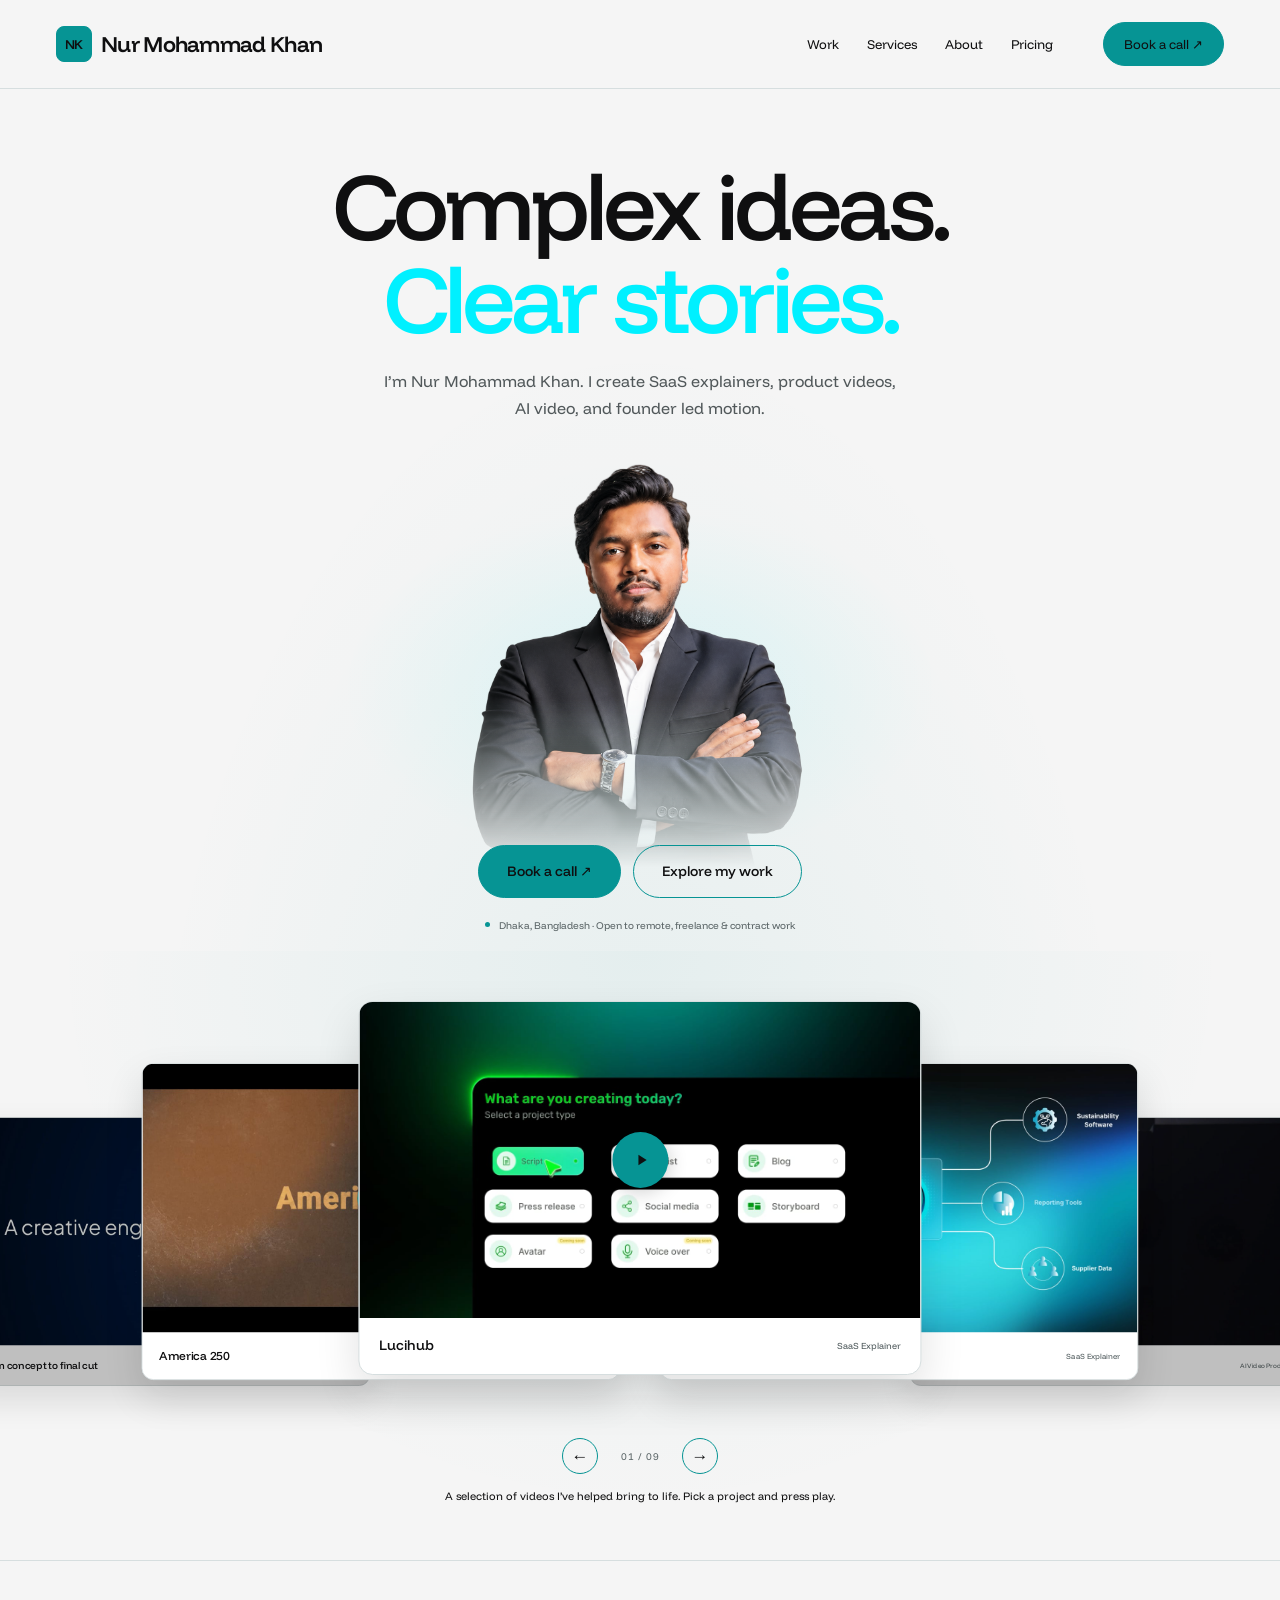
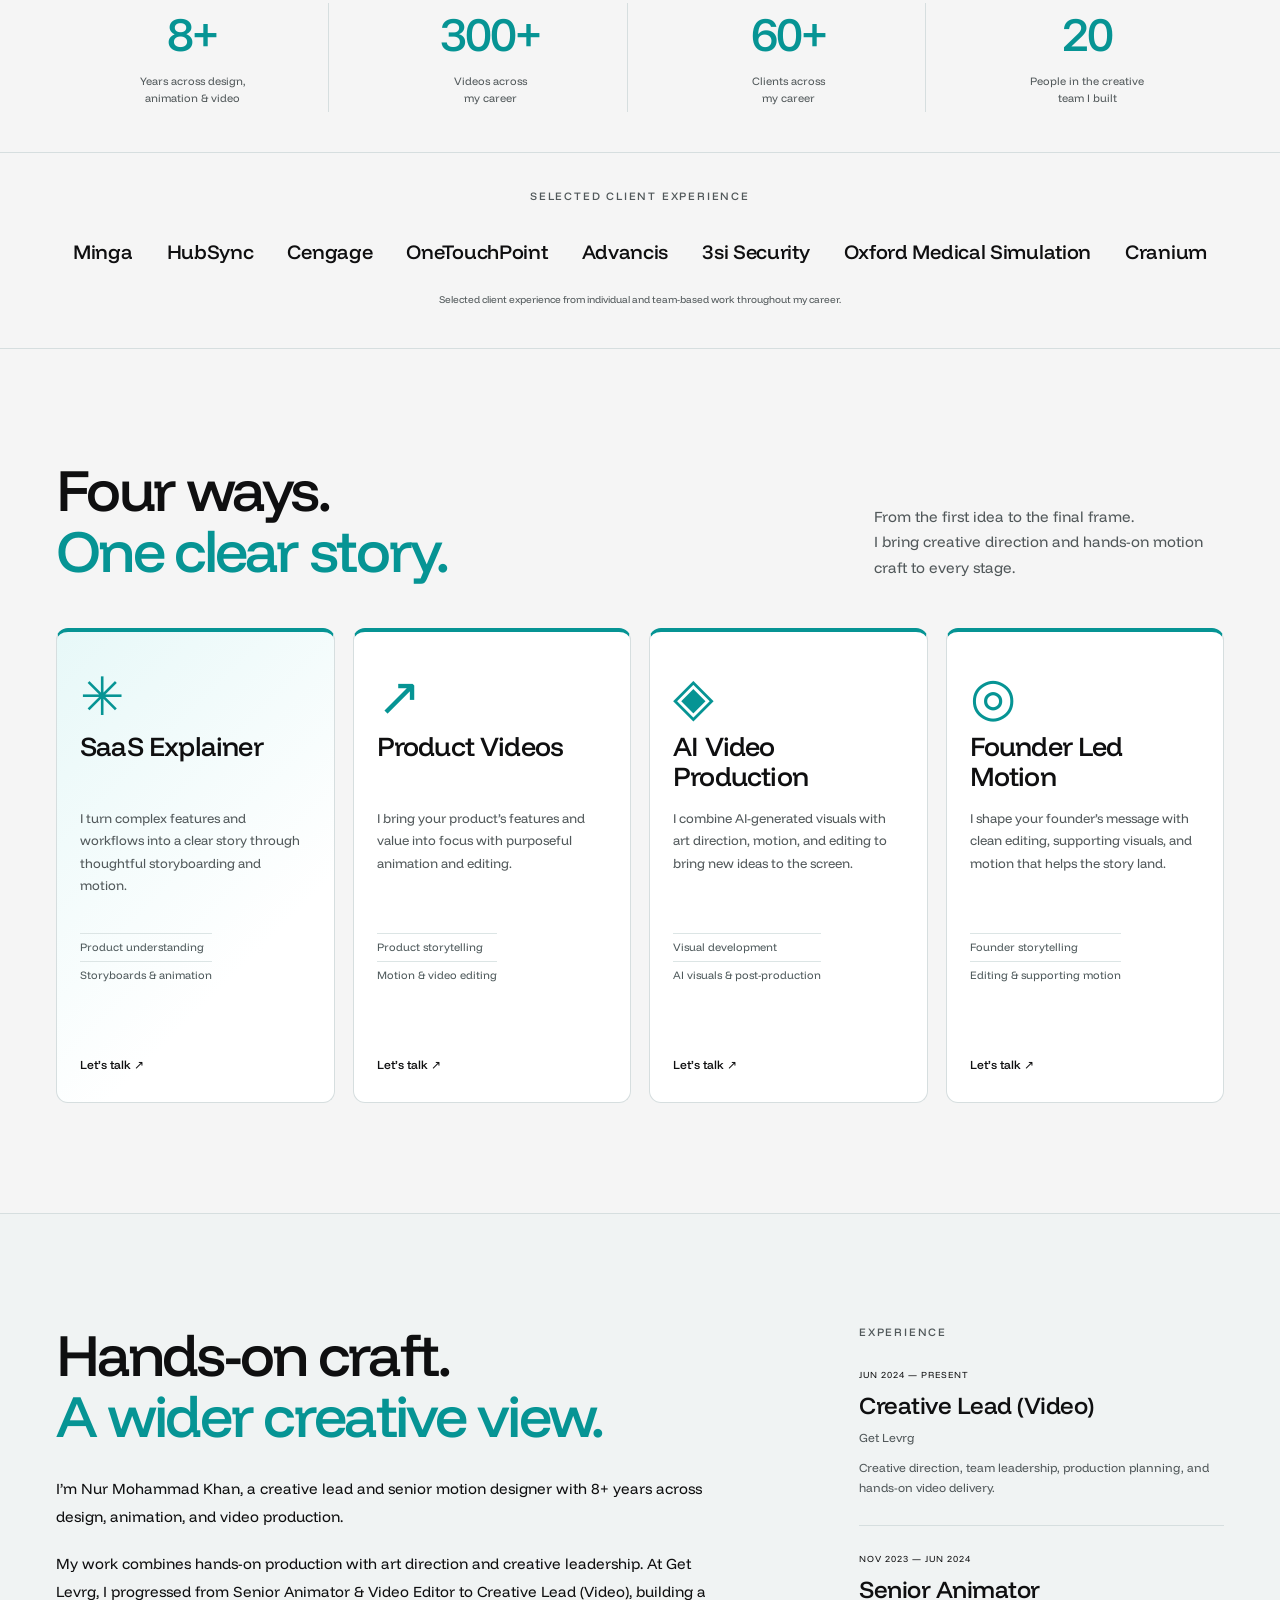
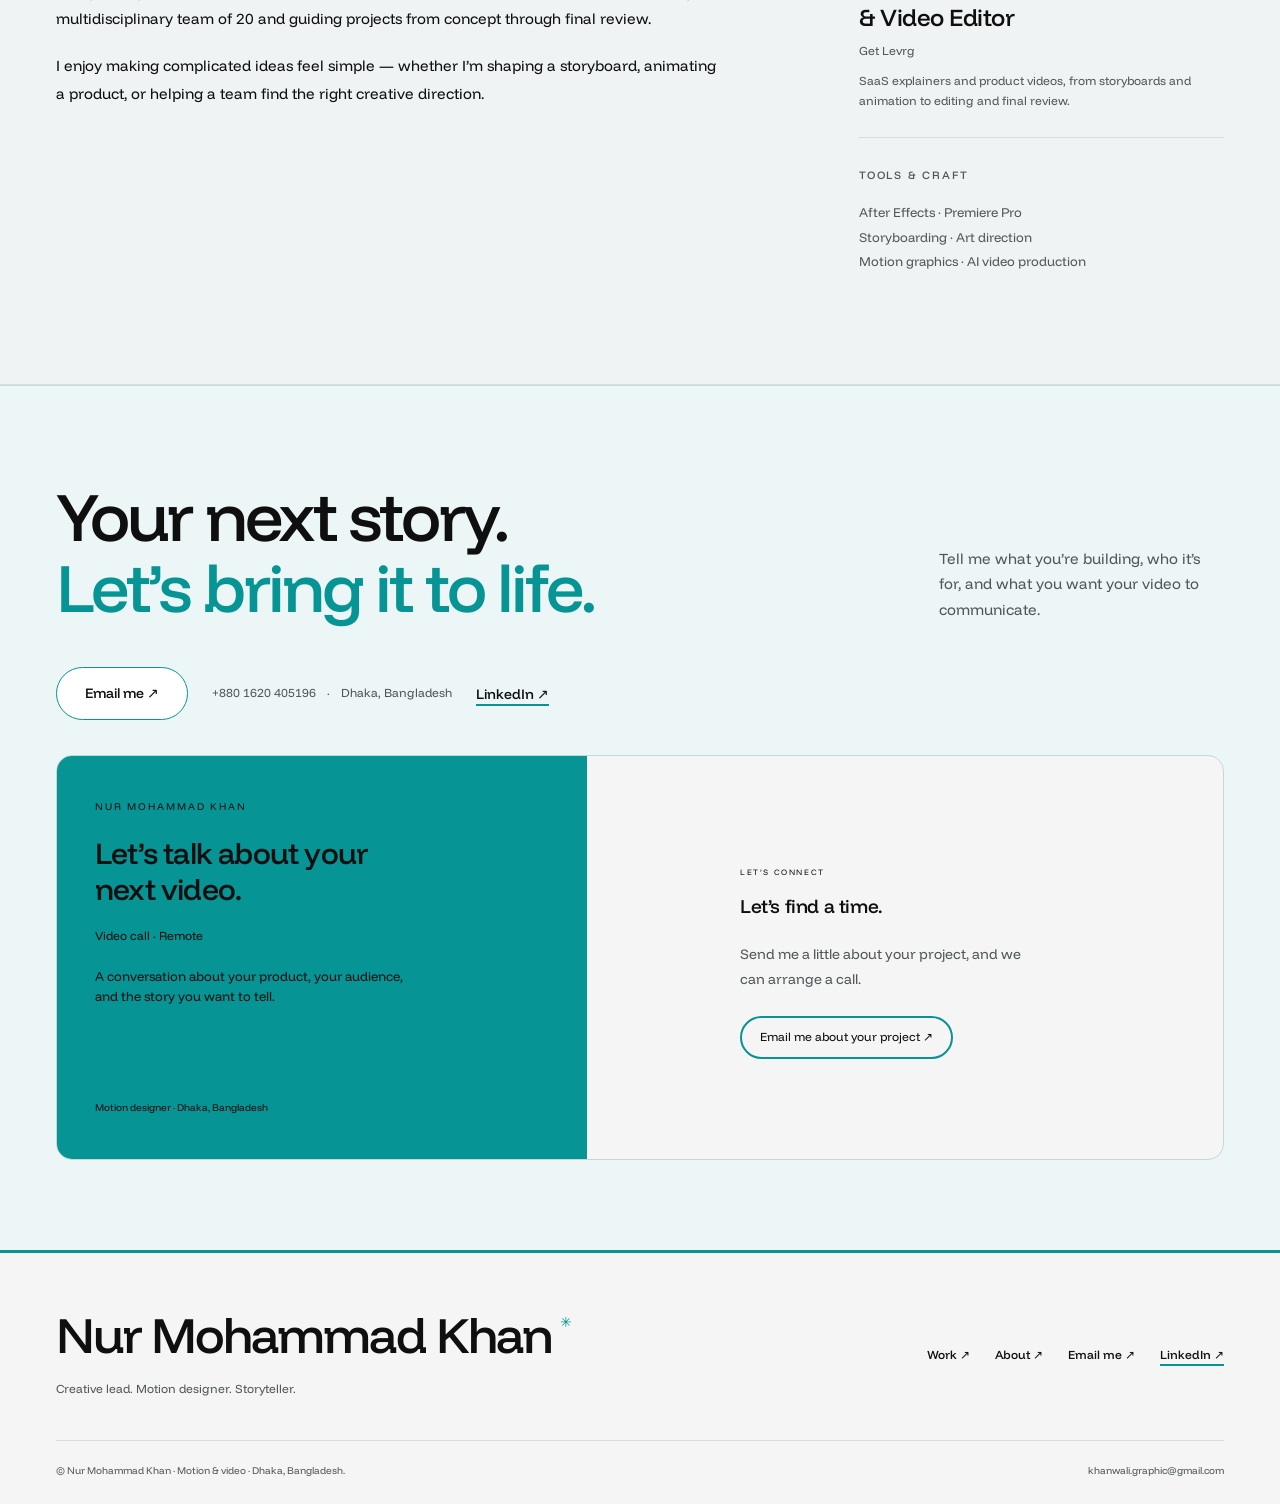
==== index.html @ c4664fed "Add files via upload" ====
<!doctype html><html lang="en"><head><meta charset="utf-8"><meta name="viewport" content="width=device-width, initial-scale=1"><meta name="description" content="Nur Mohammad Khan — creative lead, motion designer and video producer."><title>Nur Mohammad Khan | Motion Designer &amp; Video Producer</title><link rel="icon" href="assets/favicon.svg"><link rel="stylesheet" href="assets/styles.css"><meta name="theme-color" content="#F5F5F5"><script src="assets/config.js" defer></script><script src="assets/script.js" defer></script></head><body><a class="gd-skip" href="#main-content">Skip to content</a><main id="main-content" class="elementor"><div class="e-con e-con-full elementor-element gd-page gd-personal gd-home"><div class="elementor-element elementor-widget elementor-widget-nmk-nav "><div class="elementor-widget-container"><nav class="gd-nav" data-nmk-nav aria-label="Main navigation"><div class="gd-nav-inner"><a class="gd-brand" href="index.html" aria-label="Nur Mohammad Khan home"><span class="gd-brand-monogram">NK</span><span>Nur Mohammad Khan</span></a><button class="gd-menu-toggle" type="button" aria-expanded="false" aria-controls="gd-menu-preview" aria-label="Open navigation"><span></span><span></span><span></span></button><div class="gd-nav-links" id="gd-menu-preview"><a href="portfolio.html">Work</a><a href="index.html#services">Services</a><a href="index.html#about">About</a><a href="pricing.html">Pricing</a><a class="gd-nav-cta" href="#contact">Book a call ↗</a></div></div></nav></div></div><section class="e-con e-con-full elementor-element gd-hero"><div class="elementor-element elementor-widget elementor-widget-heading gd-hero-title"><div class="elementor-widget-container"><h1 class="elementor-heading-title">Complex ideas.<br><span>Clear stories.</span></h1></div></div><div class="elementor-element elementor-widget elementor-widget-text-editor gd-hero-copy"><div class="elementor-widget-container"><p>I’m Nur Mohammad Khan. I create SaaS explainers, product videos,<br>AI video, and founder led motion.</p></div></div><div class="elementor-element elementor-widget elementor-widget-nmk-portrait "><div class="elementor-widget-container"><figure class="gd-hero-portrait"><img src="assets/nur-khan-portrait.png" alt="Nur Mohammad Khan, creative lead and senior motion designer" width="1254" height="1254" fetchpriority="high"></figure></div></div><div class="e-con e-con-full elementor-element gd-row gd-hero-actions"><div class="elementor-element elementor-widget elementor-widget-button gd-btn"><div class="elementor-widget-container"><div class="elementor-button-wrapper"><a class="elementor-button" href="#contact"><span class="elementor-button-content-wrapper"><span class="elementor-button-text">Book a call ↗</span></span></a></div></div></div><div class="elementor-element elementor-widget elementor-widget-button gd-btn gd-btn-outline"><div class="elementor-widget-container"><div class="elementor-button-wrapper"><a class="elementor-button" href="portfolio.html"><span class="elementor-button-content-wrapper"><span class="elementor-button-text">Explore my work</span></span></a></div></div></div></div><div class="elementor-element elementor-widget elementor-widget-text-editor gd-hero-note"><div class="elementor-widget-container"><p><span class="gd-status-dot"></span> Dhaka, Bangladesh · Open to remote, freelance & contract work</p></div></div></section><div id="showreel" class="e-con e-con-full elementor-element gd-showreel"><div class="elementor-element elementor-widget elementor-widget-nmk-showreel "><div class="elementor-widget-container"><section class="gd-reel" data-nmk-reel role="region" aria-roledescription="carousel" aria-label="Project showreel" tabindex="0"><div class="gd-reel-stage"><button type="button" class="gd-reel-card gd-tone-violet" data-offset="0" data-reel-index="0" data-video="https://vimeo.com/1237512254" data-project="" data-title="Lucihub" data-image="assets/vimeo-1237512254.jpg" data-concept="false" aria-label="Play Lucihub" tabindex="0"><span class="gd-reel-art"><img src="assets/vimeo-1237512254.jpg" alt="" width="1280" height="720"><span class="gd-play" aria-hidden="true"><svg width="18" height="18" viewbox="0 0 24 24" fill="currentColor"><path d="M8 5v14l11-7z"></path></svg></span></span><span class="gd-reel-meta"><span class="gd-reel-title">Lucihub</span><span class="gd-reel-category">SaaS Explainer</span></span></button><button type="button" class="gd-reel-card gd-tone-lime" data-offset="1" data-reel-index="1" data-video="https://vimeo.com/1237513781" data-project="" data-title="YuzeData" data-image="assets/vimeo-1237513781.jpg" data-concept="false" aria-label="Play YuzeData" tabindex="-1"><span class="gd-reel-art"><img src="assets/vimeo-1237513781.jpg" alt="" width="1280" height="720"><span class="gd-play" aria-hidden="true"><svg width="18" height="18" viewbox="0 0 24 24" fill="currentColor"><path d="M8 5v14l11-7z"></path></svg></span></span><span class="gd-reel-meta"><span class="gd-reel-title">YuzeData</span><span class="gd-reel-category">SaaS Explainer</span></span></button><button type="button" class="gd-reel-card gd-tone-blue" data-offset="2" data-reel-index="2" data-video="https://vimeo.com/1237522282" data-project="" data-title="Cranium" data-image="assets/vimeo-1237522282.jpg" data-concept="false" aria-label="Play Cranium" tabindex="-1"><span class="gd-reel-art"><img src="assets/vimeo-1237522282.jpg" alt="" width="1280" height="720"><span class="gd-play" aria-hidden="true"><svg width="18" height="18" viewbox="0 0 24 24" fill="currentColor"><path d="M8 5v14l11-7z"></path></svg></span></span><span class="gd-reel-meta"><span class="gd-reel-title">Cranium</span><span class="gd-reel-category">AI Video Production</span></span></button><button type="button" class="gd-reel-card gd-tone-peach" data-offset="3" data-reel-index="3" data-video="https://vimeo.com/1237522283" data-project="" data-title="One Touch Point" data-image="assets/vimeo-1237522283.jpg" data-concept="false" aria-label="Play One Touch Point" tabindex="-1"><span class="gd-reel-art"><img src="assets/vimeo-1237522283.jpg" alt="" width="1280" height="720"><span class="gd-play" aria-hidden="true"><svg width="18" height="18" viewbox="0 0 24 24" fill="currentColor"><path d="M8 5v14l11-7z"></path></svg></span></span><span class="gd-reel-meta"><span class="gd-reel-title">One Touch Point</span><span class="gd-reel-category">AI Video Production</span></span></button><button type="button" class="gd-reel-card gd-tone-ink" data-offset="4" data-reel-index="4" data-video="https://vimeo.com/1237508364" data-project="" data-title="TestAssure" data-image="assets/vimeo-1237508364.jpg" data-concept="false" aria-label="Play TestAssure" tabindex="-1"><span class="gd-reel-art"><img src="assets/vimeo-1237508364.jpg" alt="" width="1280" height="720"><span class="gd-play" aria-hidden="true"><svg width="18" height="18" viewbox="0 0 24 24" fill="currentColor"><path d="M8 5v14l11-7z"></path></svg></span></span><span class="gd-reel-meta"><span class="gd-reel-title">TestAssure</span><span class="gd-reel-category">Product Videos</span></span></button><button type="button" class="gd-reel-card gd-tone-violet" data-offset="-4" data-reel-index="5" data-video="https://vimeo.com/1237507808" data-project="" data-title="AAT3D" data-image="assets/vimeo-1237507808.jpg" data-concept="false" aria-label="Play AAT3D" tabindex="-1"><span class="gd-reel-art"><img src="assets/vimeo-1237507808.jpg" alt="" width="1280" height="720"><span class="gd-play" aria-hidden="true"><svg width="18" height="18" viewbox="0 0 24 24" fill="currentColor"><path d="M8 5v14l11-7z"></path></svg></span></span><span class="gd-reel-meta"><span class="gd-reel-title">AAT3D</span><span class="gd-reel-category">Product Videos</span></span></button><button type="button" class="gd-reel-card gd-tone-lime" data-offset="-3" data-reel-index="6" data-video="https://vimeo.com/1237507000" data-project="" data-title="HubSync" data-image="assets/vimeo-1237507000.jpg" data-concept="false" aria-label="Play HubSync" tabindex="-1"><span class="gd-reel-art"><img src="assets/vimeo-1237507000.jpg" alt="" width="1280" height="720"><span class="gd-play" aria-hidden="true"><svg width="18" height="18" viewbox="0 0 24 24" fill="currentColor"><path d="M8 5v14l11-7z"></path></svg></span></span><span class="gd-reel-meta"><span class="gd-reel-title">HubSync</span><span class="gd-reel-category">Product Videos</span></span></button><button type="button" class="gd-reel-card gd-tone-blue" data-offset="-2" data-reel-index="7" data-video="https://vimeo.com/1237506149" data-project="" data-title="From concept to final cut" data-image="assets/vimeo-1237506149.jpg" data-concept="false" aria-label="Play From concept to final cut" tabindex="-1"><span class="gd-reel-art"><img src="assets/vimeo-1237506149.jpg" alt="" width="1280" height="720"><span class="gd-play" aria-hidden="true"><svg width="18" height="18" viewbox="0 0 24 24" fill="currentColor"><path d="M8 5v14l11-7z"></path></svg></span></span><span class="gd-reel-meta"><span class="gd-reel-title">From concept to final cut</span><span class="gd-reel-category">Product Videos</span></span></button><button type="button" class="gd-reel-card gd-tone-peach" data-offset="-1" data-reel-index="8" data-video="https://vimeo.com/1237522281" data-project="" data-title="America 250" data-image="assets/vimeo-1237522281.jpg" data-concept="false" aria-label="Play America 250" tabindex="-1"><span class="gd-reel-art"><img src="assets/vimeo-1237522281.jpg" alt="" width="1280" height="720"><span class="gd-play" aria-hidden="true"><svg width="18" height="18" viewbox="0 0 24 24" fill="currentColor"><path d="M8 5v14l11-7z"></path></svg></span></span><span class="gd-reel-meta"><span class="gd-reel-title">America 250</span><span class="gd-reel-category">AI Video Production</span></span></button></div><div class="gd-reel-controls"><button class="gd-arrow" data-reel-prev type="button" aria-label="Previous project">←</button><span class="gd-reel-counter" aria-live="polite">01 / 09</span><button class="gd-arrow" data-reel-next type="button" aria-label="Next project">→</button></div><p class="gd-reel-caption">A selection of videos I’ve helped bring to life. Pick a project and press play.</p></section></div></div></div><section class="e-con e-con-full elementor-element gd-career-stats"><div class="e-con e-con-full elementor-element gd-shell gd-stats-grid"><div class="e-con e-con-full elementor-element gd-stat"><div class="elementor-element elementor-widget elementor-widget-heading gd-stat-value"><div class="elementor-widget-container"><p class="elementor-heading-title">8+</p></div></div><div class="elementor-element elementor-widget elementor-widget-text-editor gd-small"><div class="elementor-widget-container"><p>Years across design,<br>animation & video</p></div></div></div><div class="e-con e-con-full elementor-element gd-stat"><div class="elementor-element elementor-widget elementor-widget-heading gd-stat-value"><div class="elementor-widget-container"><p class="elementor-heading-title">300+</p></div></div><div class="elementor-element elementor-widget elementor-widget-text-editor gd-small"><div class="elementor-widget-container"><p>Videos across<br>my career</p></div></div></div><div class="e-con e-con-full elementor-element gd-stat"><div class="elementor-element elementor-widget elementor-widget-heading gd-stat-value"><div class="elementor-widget-container"><p class="elementor-heading-title">60+</p></div></div><div class="elementor-element elementor-widget elementor-widget-text-editor gd-small"><div class="elementor-widget-container"><p>Clients across<br>my career</p></div></div></div><div class="e-con e-con-full elementor-element gd-stat"><div class="elementor-element elementor-widget elementor-widget-heading gd-stat-value"><div class="elementor-widget-container"><p class="elementor-heading-title">20</p></div></div><div class="elementor-element elementor-widget elementor-widget-text-editor gd-small"><div class="elementor-widget-container"><p>People in the creative<br>team I built</p></div></div></div></div></section><section class="e-con e-con-full elementor-element gd-clients"><div class="e-con e-con-full elementor-element gd-shell"><div class="elementor-element elementor-widget elementor-widget-heading gd-eyebrow gd-center"><div class="elementor-widget-container"><p class="elementor-heading-title">SELECTED CLIENT EXPERIENCE</p></div></div><div class="e-con e-con-full elementor-element gd-client-names"><div class="elementor-element elementor-widget elementor-widget-heading gd-client-name"><div class="elementor-widget-container"><span class="elementor-heading-title">Minga</span></div></div><div class="elementor-element elementor-widget elementor-widget-heading gd-client-name"><div class="elementor-widget-container"><span class="elementor-heading-title">HubSync</span></div></div><div class="elementor-element elementor-widget elementor-widget-heading gd-client-name"><div class="elementor-widget-container"><span class="elementor-heading-title">Cengage</span></div></div><div class="elementor-element elementor-widget elementor-widget-heading gd-client-name"><div class="elementor-widget-container"><span class="elementor-heading-title">OneTouchPoint</span></div></div><div class="elementor-element elementor-widget elementor-widget-heading gd-client-name"><div class="elementor-widget-container"><span class="elementor-heading-title">Advancis</span></div></div><div class="elementor-element elementor-widget elementor-widget-heading gd-client-name"><div class="elementor-widget-container"><span class="elementor-heading-title">3si Security</span></div></div><div class="elementor-element elementor-widget elementor-widget-heading gd-client-name"><div class="elementor-widget-container"><span class="elementor-heading-title">Oxford Medical Simulation</span></div></div><div class="elementor-element elementor-widget elementor-widget-heading gd-client-name"><div class="elementor-widget-container"><span class="elementor-heading-title">Cranium</span></div></div></div><div class="elementor-element elementor-widget elementor-widget-text-editor gd-note gd-center"><div class="elementor-widget-container"><p>Selected client experience from individual and team-based work throughout my career.</p></div></div></div></section><section id="services" class="e-con e-con-full elementor-element gd-section gd-services"><div class="e-con e-con-full elementor-element gd-shell"><div class="e-con e-con-full elementor-element gd-row gd-section-heading"><div class="elementor-element elementor-widget elementor-widget-heading gd-h2"><div class="elementor-widget-container"><h2 class="elementor-heading-title">Four ways.<br><span>One clear story.</span></h2></div></div><div class="elementor-element elementor-widget elementor-widget-text-editor gd-section-description"><div class="elementor-widget-container"><p>From the first idea to the final frame.<br>I bring creative direction and hands-on motion craft to every stage.</p></div></div></div><div class="e-con e-con-full elementor-element gd-row gd-services-grid"><div class="e-con e-con-full elementor-element gd-service gd-service-violet"><div class="elementor-element elementor-widget elementor-widget-heading gd-service-symbol gd-symbol-violet"><div class="elementor-widget-container"><span class="elementor-heading-title">✳</span></div></div><div class="elementor-element elementor-widget elementor-widget-heading gd-h3"><div class="elementor-widget-container"><h3 class="elementor-heading-title">SaaS Explainer</h3></div></div><div class="elementor-element elementor-widget elementor-widget-text-editor gd-service-description"><div class="elementor-widget-container"><p>I turn complex features and workflows into a clear story through thoughtful storyboarding and motion.</p></div></div><div class="elementor-element elementor-widget elementor-widget-text-editor gd-service-list"><div class="elementor-widget-container"><ul><li>Product understanding</li><li>Storyboards &amp; animation</li></ul></div></div><div class="elementor-element elementor-widget elementor-widget-button gd-text-link"><div class="elementor-widget-container"><div class="elementor-button-wrapper"><a class="elementor-button" href="#contact"><span class="elementor-button-content-wrapper"><span class="elementor-button-text">Let’s talk ↗</span></span></a></div></div></div></div><div class="e-con e-con-full elementor-element gd-service gd-service-lime"><div class="elementor-element elementor-widget elementor-widget-heading gd-service-symbol gd-symbol-lime"><div class="elementor-widget-container"><span class="elementor-heading-title">↗</span></div></div><div class="elementor-element elementor-widget elementor-widget-heading gd-h3"><div class="elementor-widget-container"><h3 class="elementor-heading-title">Product Videos</h3></div></div><div class="elementor-element elementor-widget elementor-widget-text-editor gd-service-description"><div class="elementor-widget-container"><p>I bring your product’s features and value into focus with purposeful animation and editing.</p></div></div><div class="elementor-element elementor-widget elementor-widget-text-editor gd-service-list"><div class="elementor-widget-container"><ul><li>Product storytelling</li><li>Motion &amp; video editing</li></ul></div></div><div class="elementor-element elementor-widget elementor-widget-button gd-text-link"><div class="elementor-widget-container"><div class="elementor-button-wrapper"><a class="elementor-button" href="#contact"><span class="elementor-button-content-wrapper"><span class="elementor-button-text">Let’s talk ↗</span></span></a></div></div></div></div><div class="e-con e-con-full elementor-element gd-service gd-service-blue"><div class="elementor-element elementor-widget elementor-widget-heading gd-service-symbol gd-symbol-blue"><div class="elementor-widget-container"><span class="elementor-heading-title">◈</span></div></div><div class="elementor-element elementor-widget elementor-widget-heading gd-h3"><div class="elementor-widget-container"><h3 class="elementor-heading-title">AI Video Production</h3></div></div><div class="elementor-element elementor-widget elementor-widget-text-editor gd-service-description"><div class="elementor-widget-container"><p>I combine AI-generated visuals with art direction, motion, and editing to bring new ideas to the screen.</p></div></div><div class="elementor-element elementor-widget elementor-widget-text-editor gd-service-list"><div class="elementor-widget-container"><ul><li>Visual development</li><li>AI visuals &amp; post-production</li></ul></div></div><div class="elementor-element elementor-widget elementor-widget-button gd-text-link"><div class="elementor-widget-container"><div class="elementor-button-wrapper"><a class="elementor-button" href="#contact"><span class="elementor-button-content-wrapper"><span class="elementor-button-text">Let’s talk ↗</span></span></a></div></div></div></div><div class="e-con e-con-full elementor-element gd-service gd-service-peach"><div class="elementor-element elementor-widget elementor-widget-heading gd-service-symbol gd-symbol-peach"><div class="elementor-widget-container"><span class="elementor-heading-title">◎</span></div></div><div class="elementor-element elementor-widget elementor-widget-heading gd-h3"><div class="elementor-widget-container"><h3 class="elementor-heading-title">Founder Led Motion</h3></div></div><div class="elementor-element elementor-widget elementor-widget-text-editor gd-service-description"><div class="elementor-widget-container"><p>I shape your founder’s message with clean editing, supporting visuals, and motion that helps the story land.</p></div></div><div class="elementor-element elementor-widget elementor-widget-text-editor gd-service-list"><div class="elementor-widget-container"><ul><li>Founder storytelling</li><li>Editing &amp; supporting motion</li></ul></div></div><div class="elementor-element elementor-widget elementor-widget-button gd-text-link"><div class="elementor-widget-container"><div class="elementor-button-wrapper"><a class="elementor-button" href="#contact"><span class="elementor-button-content-wrapper"><span class="elementor-button-text">Let’s talk ↗</span></span></a></div></div></div></div></div></div></section><section id="about" class="e-con e-con-full elementor-element gd-section gd-about"><div class="e-con e-con-full elementor-element gd-shell gd-row gd-about-grid"><div class="e-con e-con-full elementor-element gd-about-intro"><div class="elementor-element elementor-widget elementor-widget-heading gd-h2"><div class="elementor-widget-container"><h2 class="elementor-heading-title">Hands-on craft.<br><span>A wider creative view.</span></h2></div></div><div class="elementor-element elementor-widget elementor-widget-text-editor gd-about-copy"><div class="elementor-widget-container"><p>I’m Nur Mohammad Khan, a creative lead and senior motion designer with 8+ years across design, animation, and video production.</p><p>My work combines hands-on production with art direction and creative leadership. At Get Levrg, I progressed from Senior Animator & Video Editor to Creative Lead (Video), building a multidisciplinary team of 20 and guiding projects from concept through final review.</p><p>I enjoy making complicated ideas feel simple — whether I’m shaping a storyboard, animating a product, or helping a team find the right creative direction.</p></div></div></div><div class="e-con e-con-full elementor-element gd-about-experience"><div class="elementor-element elementor-widget elementor-widget-heading gd-eyebrow "><div class="elementor-widget-container"><p class="elementor-heading-title">EXPERIENCE</p></div></div><div class="e-con e-con-full elementor-element gd-timeline-item"><div class="elementor-element elementor-widget elementor-widget-text-editor gd-timeline-date"><div class="elementor-widget-container"><p>JUN 2024 — PRESENT</p></div></div><div class="elementor-element elementor-widget elementor-widget-heading gd-timeline-title"><div class="elementor-widget-container"><h3 class="elementor-heading-title">Creative Lead (Video)</h3></div></div><div class="elementor-element elementor-widget elementor-widget-text-editor gd-small"><div class="elementor-widget-container"><p>Get Levrg</p></div></div><div class="elementor-element elementor-widget elementor-widget-text-editor gd-small"><div class="elementor-widget-container"><p>Creative direction, team leadership, production planning, and hands-on video delivery.</p></div></div></div><div class="e-con e-con-full elementor-element gd-timeline-item"><div class="elementor-element elementor-widget elementor-widget-text-editor gd-timeline-date"><div class="elementor-widget-container"><p>NOV 2023 — JUN 2024</p></div></div><div class="elementor-element elementor-widget elementor-widget-heading gd-timeline-title"><div class="elementor-widget-container"><h3 class="elementor-heading-title">Senior Animator<br>& Video Editor</h3></div></div><div class="elementor-element elementor-widget elementor-widget-text-editor gd-small"><div class="elementor-widget-container"><p>Get Levrg</p></div></div><div class="elementor-element elementor-widget elementor-widget-text-editor gd-small"><div class="elementor-widget-container"><p>SaaS explainers and product videos, from storyboards and animation to editing and final review.</p></div></div></div><div class="elementor-element elementor-widget elementor-widget-heading gd-eyebrow "><div class="elementor-widget-container"><p class="elementor-heading-title">TOOLS & CRAFT</p></div></div><div class="elementor-element elementor-widget elementor-widget-text-editor gd-tools"><div class="elementor-widget-container"><p>After Effects · Premiere Pro<br>Storyboarding · Art direction<br>Motion graphics · AI video production</p></div></div></div></div></section><section class="e-con e-con-full elementor-element gd-section gd-testimonials" hidden><div class="e-con e-con-full elementor-element gd-shell"><div class="elementor-element elementor-widget elementor-widget-heading gd-eyebrow "><div class="elementor-widget-container"><p class="elementor-heading-title">(03 — CLIENT PERSPECTIVES)</p></div></div><div class="e-con e-con-full elementor-element gd-row gd-section-heading"><div class="elementor-element elementor-widget elementor-widget-heading gd-h2"><div class="elementor-widget-container"><h2 class="elementor-heading-title">Good work.<br><span>Better connections.</span></h2></div></div><div class="elementor-element elementor-widget elementor-widget-text-editor gd-section-description"><p>Perspectives from the people behind the projects.</p></div></div><div class="e-con e-con-full elementor-element gd-row gd-quotes"></div></div></section><section id="contact" class="e-con e-con-full elementor-element gd-contact gd-section"><div class="e-con e-con-full elementor-element gd-shell"><div class="e-con e-con-full elementor-element gd-row gd-contact-intro"><div class="elementor-element elementor-widget elementor-widget-heading gd-contact-title"><div class="elementor-widget-container"><h2 class="elementor-heading-title">Your next story.<br><span>Let’s bring it to life.</span></h2></div></div><div class="elementor-element elementor-widget elementor-widget-text-editor gd-contact-copy"><div class="elementor-widget-container"><p>Tell me what you’re building, who it’s for, and what you want your video to communicate.</p></div></div></div><div class="e-con e-con-full elementor-element gd-row gd-contact-links"><div class="elementor-element elementor-widget elementor-widget-button gd-btn gd-btn-light"><div class="elementor-widget-container"><div class="elementor-button-wrapper"><a class="elementor-button" href="mailto:khanwali.graphic@gmail.com"><span class="elementor-button-content-wrapper"><span class="elementor-button-text">Email me ↗</span></span></a></div></div></div><div class="elementor-element elementor-widget elementor-widget-text-editor gd-small"><div class="elementor-widget-container"><p><a href="tel:+8801620405196">+880 1620 405196</a><span class="gd-contact-separator"> · </span>Dhaka, Bangladesh</p></div></div><div class="elementor-element elementor-widget elementor-widget-button gd-text-link gd-contact-linkedin"><div class="elementor-widget-container"><div class="elementor-button-wrapper"><a class="elementor-button" href="https://www.linkedin.com/in/khanwali97" target="_blank" rel="noopener noreferrer"><span class="elementor-button-content-wrapper"><span class="elementor-button-text">LinkedIn ↗</span></span></a></div></div></div></div><div class="elementor-element elementor-widget elementor-widget-nmk-booking "><div class="elementor-widget-container"><div class="gd-booking"><div class="gd-booking-info"><span class="gd-booking-label">NUR MOHAMMAD KHAN</span><h3>Let’s talk about your next video.</h3><p class="gd-booking-duration">Video call · Remote</p><p>A conversation about your product, your audience, and the story you want to tell.</p><span class="gd-booking-detail">Motion designer · Dhaka, Bangladesh</span></div><div class="gd-booking-calendar"><div class="gd-calendar-placeholder gd-contact-fallback"><span class="gd-calendar-eyebrow">LET’S CONNECT</span><h4>Let’s find a time.</h4><p>Send me a little about your project, and we can arrange a call.</p><a class="gd-booking-external" href="mailto:khanwali.graphic@gmail.com">Email me about your project ↗</a></div></div></div></div></div></div></section><footer class="e-con e-con-full elementor-element gd-footer"><div class="e-con e-con-full elementor-element gd-shell gd-row gd-footer-top"><div class="e-con e-con-full elementor-element gd-footer-brand"><div class="elementor-element elementor-widget elementor-widget-heading gd-footer-word"><div class="elementor-widget-container"><p class="elementor-heading-title">Nur Mohammad Khan<span class="gd-dot">✳</span></p></div></div><div class="elementor-element elementor-widget elementor-widget-text-editor gd-small"><div class="elementor-widget-container"><p>Creative lead. Motion designer. Storyteller.</p></div></div></div><div class="e-con e-con-full elementor-element gd-footer-links"><div class="elementor-element elementor-widget elementor-widget-button gd-text-link"><div class="elementor-widget-container"><div class="elementor-button-wrapper"><a class="elementor-button" href="portfolio.html"><span class="elementor-button-content-wrapper"><span class="elementor-button-text">Work ↗</span></span></a></div></div></div><div class="elementor-element elementor-widget elementor-widget-button gd-text-link"><div class="elementor-widget-container"><div class="elementor-button-wrapper"><a class="elementor-button" href="index.html#about"><span class="elementor-button-content-wrapper"><span class="elementor-button-text">About ↗</span></span></a></div></div></div><div class="elementor-element elementor-widget elementor-widget-button gd-text-link"><div class="elementor-widget-container"><div class="elementor-button-wrapper"><a class="elementor-button" href="mailto:khanwali.graphic@gmail.com"><span class="elementor-button-content-wrapper"><span class="elementor-button-text">Email me ↗</span></span></a></div></div></div><div class="elementor-element elementor-widget elementor-widget-button gd-text-link gd-contact-linkedin"><div class="elementor-widget-container"><div class="elementor-button-wrapper"><a class="elementor-button" href="https://www.linkedin.com/in/khanwali97" target="_blank" rel="noopener noreferrer"><span class="elementor-button-content-wrapper"><span class="elementor-button-text">LinkedIn ↗</span></span></a></div></div></div></div></div><div class="e-con e-con-full elementor-element gd-shell gd-row gd-footer-bottom"><div class="elementor-element elementor-widget elementor-widget-text-editor gd-small"><div class="elementor-widget-container"><p>© Nur Mohammad Khan · Motion & video · Dhaka, Bangladesh.</p></div></div><div class="elementor-element elementor-widget elementor-widget-text-editor gd-small"><div class="elementor-widget-container"><p><a href="mailto:khanwali.graphic@gmail.com">khanwali.graphic@gmail.com</a></p></div></div></div></footer></div></main></body></html>
---- assets/styles.css ----
@font-face{font-family:'Funnel Display';src:url('FunnelDisplay.ttf') format('truetype');font-weight:300 800;font-style:normal;font-display:swap}
:root{--gd-bg:#0b0b0f;--gd-panel:#15151b;--gd-line:#2a2932;--gd-text:#f4f2ef;--gd-muted:#a7a3b2;--gd-purple:#a18aff;--gd-lime:#d9ff6c;--gd-accent:#7551f6}
html{scroll-behavior:smooth;scroll-padding-top:30px}
.gd-page,.gd-modal{font-family:'Funnel Display',Arial,sans-serif;color:var(--gd-text);font-size:17px;line-height:1.55;-webkit-font-smoothing:antialiased}
.gd-page.e-con{width:100%;max-width:none;padding:0;gap:0;background:var(--gd-bg);overflow:clip;--gap:0px;--widgets-spacing:0px;--container-widget-width:100%}
.gd-page *,.gd-modal *{box-sizing:border-box}
.gd-page a{color:inherit;text-decoration:none}.gd-page button,.gd-modal button{font:inherit;cursor:pointer}.gd-page button:focus-visible,.gd-page a:focus-visible,.gd-modal button:focus-visible{outline:2px solid var(--gd-lime);outline-offset:6px}
.gd-page img{max-width:100%;display:block}.gd-page p,.gd-page h1,.gd-page h2,.gd-page h3,.gd-page h4{color:inherit}.gd-page .elementor-widget{margin:0;min-width:0}.gd-page .elementor-widget-container{height:auto}.gd-page .e-con{gap:0}
.gd-page .gd-shell{width:calc(100% - 112px);max-width:1224px;margin-left:auto;margin-right:auto;align-self:center;flex-shrink:0}
.gd-page .gd-section{padding:110px 0;width:100%}.gd-page .gd-row{flex-direction:row;align-items:center}.gd-page .gd-row>.e-con{flex:1;min-width:0;width:auto}
.gd-eyebrow .elementor-heading-title,.gd-eyebrow{font-size:11px;letter-spacing:1.8px;font-weight:500;line-height:1.6;text-transform:uppercase;color:var(--gd-muted)}
.gd-h2 .elementor-heading-title{font-size:clamp(38px,4.6vw,64px);font-weight:500;line-height:1.03;letter-spacing:-2.7px}.gd-h2 span{color:var(--gd-muted)}
.gd-h3 .elementor-heading-title{font-size:34px;line-height:1.1;font-weight:500;letter-spacing:-1.2px}
.gd-copy{font-size:18px;color:var(--gd-muted)}.gd-small{font-size:13px;color:var(--gd-muted)}.gd-note{font-size:12px;line-height:1.6;color:var(--gd-muted)}.gd-center{text-align:center}
.gd-page .gd-btn .elementor-button{background:var(--gd-accent);color:#fff;font-size:14px;font-weight:500;letter-spacing:0;border:1px solid transparent;border-radius:100px;padding:17px 28px;line-height:1.2;transition:background .2s,transform .2s}
.gd-page .gd-btn .elementor-button:hover{background:#8a68ff;transform:translateY(-2px)}.gd-page .gd-btn-outline .elementor-button{background:transparent;border-color:#49454f;color:var(--gd-text)}.gd-page .gd-btn-outline .elementor-button:hover{background:#292632;border-color:#a18aff}.gd-page .gd-btn-light .elementor-button{background:#f4f2ef;color:#14101d}.gd-page .gd-btn-light .elementor-button:hover{background:#d9ff6c}
.gd-page .gd-text-link .elementor-button{background:transparent;color:var(--gd-text);padding:0;border-radius:0;font-size:14px;font-weight:500;line-height:1.6;text-align:left;border:0}.gd-page .gd-text-link .elementor-button:hover{color:var(--gd-lime)}
.gd-nav{border-bottom:1px solid #ffffff0e;background:#0b0b0f}.gd-nav-inner{display:flex;align-items:center;justify-content:space-between;max-width:1336px;padding:22px 56px;margin:auto;gap:36px}.gd-brand{display:flex;align-items:center;gap:9px;flex-shrink:0}.gd-brand img{border-radius:7px;width:36px;height:36px}.gd-brand span{font-size:29px;font-weight:600;letter-spacing:-1.5px;line-height:1}.gd-nav-links{display:flex;align-items:center;gap:36px;font-size:13px}.gd-nav-links>a:hover{color:var(--gd-purple)}.gd-nav-cta{border:1px solid #49454f;border-radius:100px;padding:11px 20px;margin-left:40px}.gd-menu-toggle{display:none;background:none;border:0;padding:8px}.gd-menu-toggle span{display:block;width:23px;height:1px;background:#fff;margin:5px 0}
.gd-page .gd-hero{position:relative;padding:84px 24px 10px;text-align:center;align-items:center;background:radial-gradient(ellipse at 50% 130%,#472d7955 0%,transparent 55%)}.gd-hero-kicker .elementor-heading-title{color:#c4bcda;font-size:10px;letter-spacing:2.5px}.gd-hero-title .elementor-heading-title{font-size:clamp(66px,8vw,112px);font-weight:500;line-height:.98;letter-spacing:-5px;margin-top:20px}.gd-hero-title span{color:var(--gd-purple)}.gd-hero-copy{font-size:18px;color:#b7b2c3;line-height:1.6;margin-top:23px!important}.gd-page .gd-hero-actions{justify-content:center;gap:12px;margin-top:26px;flex-wrap:wrap;width:auto}.gd-hero-note{font-size:11px;color:#8f889e;margin-top:20px!important}.gd-status-dot{display:inline-block;width:5px;height:5px;border-radius:50%;background:var(--gd-lime);margin:0 7px 2px 0}
.gd-page .gd-showreel{padding:35px 0 55px;background:radial-gradient(ellipse at 50% 0%,#472d7955 0%,transparent 65%);width:100%}.gd-reel{width:100%;outline:none}.gd-reel-stage{position:relative;height:372px;width:100%;max-width:1600px;margin:auto;perspective:1200px;touch-action:pan-y}.gd-reel-card{position:absolute;top:8px;left:50%;width:min(44vw,584px);padding:0;background:#15141c;border:1px solid #ffffff18;color:var(--gd-text);border-radius:14px;overflow:hidden;text-align:left;box-shadow:0 24px 58px #0005;transition:transform .55s cubic-bezier(.2,.7,.15,1),opacity .4s;transform:translateX(-50%);z-index:5}.gd-reel-art{position:relative;display:block;width:100%;aspect-ratio:16/9;overflow:hidden;background:#24212f}.gd-reel-art>img{display:block;width:100%;height:100%;object-fit:cover;transition:transform .5s}.gd-reel-meta{display:flex;align-items:center;justify-content:space-between;gap:18px;padding:17px 20px}.gd-reel-title{font-size:14px;font-weight:500}.gd-reel-category{font-size:9px;color:#c7c0d4;text-align:right;max-width:150px}.gd-play{display:grid;place-items:center;position:absolute;left:50%;top:50%;transform:translate(-50%,-50%);width:56px;height:56px;background:#f5f2eeed;color:#111019;border-radius:50%;box-shadow:0 4px 20px #0003;transition:transform .25s,background .25s}.gd-play svg{margin-left:3px}.gd-reel-card:hover .gd-play,.gd-project-media:hover .gd-play{transform:translate(-50%,-50%) scale(1.1);background:var(--gd-lime)}
.gd-reel-card[data-offset='0']{transform:translateX(-50%);z-index:5}.gd-reel-card[data-offset='1']{transform:translateX(-4%) translateY(34px) scale(.85);z-index:4}.gd-reel-card[data-offset='-1']{transform:translateX(-96%) translateY(34px) scale(.85);z-index:4}.gd-reel-card[data-offset='2']{transform:translateX(34%) translateY(64px) scale(.72);z-index:3;filter:brightness(.75)}.gd-reel-card[data-offset='-2']{transform:translateX(-134%) translateY(64px) scale(.72);z-index:3;filter:brightness(.75)}.gd-reel-card:not([data-offset='0']):not([data-offset='1']):not([data-offset='-1']):not([data-offset='2']):not([data-offset='-2']){transform:translateX(-50%) scale(.6);opacity:0;pointer-events:none;z-index:0}
.gd-reel-controls{display:flex;justify-content:center;align-items:center;gap:20px;margin-top:5px}.gd-arrow{display:grid;place-items:center;width:36px;height:36px;background:transparent;border:1px solid #51465d;color:#eee;border-radius:50%;padding:0;line-height:1;transition:background .2s}.gd-arrow:hover{background:#3b2d54}.gd-reel-counter{font-size:10px;letter-spacing:1px;color:#b7b0c4;min-width:44px;text-align:center}.gd-reel-caption{text-align:center;font-size:11px;color:#9990a7;margin:14px 20px 0}
.gd-page .gd-clients{padding:50px 0 58px;border-top:1px solid #ffffff0d;border-bottom:1px solid #ffffff0d;width:100%}.gd-page .gd-logo-grid{display:grid;grid-template-columns:repeat(6,1fr);gap:15px;margin:28px 0 20px;width:100%}.gd-page .gd-logo-slot{padding:13px 8px;align-items:center;justify-content:center;gap:8px;min-height:80px;border:1px dashed #38333f;border-radius:8px}.gd-logo-plus .elementor-heading-title{font-size:20px;color:#6c627e}.gd-logo-placeholder{font-size:11px;color:#918899}
.gd-section-heading{justify-content:space-between;gap:100px;margin-top:28px;margin-bottom:48px}.gd-section-heading>.elementor-widget{flex:1}.gd-section-description{max-width:350px;font-size:15px;color:var(--gd-muted);line-height:1.7;padding-top:12px;align-self:flex-end}.gd-page .gd-services-grid{gap:18px;align-items:stretch}.gd-page .gd-service{padding:30px 28px 26px;min-height:432px;background:var(--gd-panel);border-radius:12px;border:1px solid var(--gd-line);align-items:flex-start}.gd-service .gd-eyebrow .elementor-heading-title{font-size:10px}.gd-service-symbol .elementor-heading-title{font-size:65px;line-height:1.4;font-weight:400;margin:23px 0 21px}.gd-service-violet .gd-service-symbol{color:var(--gd-purple)}.gd-service-lime .gd-service-symbol{color:var(--gd-lime)}.gd-service-blue .gd-service-symbol{color:#7fbbff}.gd-service-violet{background:linear-gradient(135deg,#271d3a,#15151b 70%)!important}.gd-service-list{font-size:14px;color:#b7b1c2;margin-top:23px!important;flex:1}.gd-service-list ul,.gd-plan-features ul{padding:0;margin:0;list-style:none}.gd-service-list li{padding:6px 0}.gd-service .gd-text-link{margin-top:30px!important}.gd-service .gd-text-link .elementor-button{font-size:12px}
.gd-page .gd-testimonials{border-top:1px solid #ffffff0d;padding-top:95px}.gd-page .gd-quotes{gap:20px;align-items:stretch}.gd-page .gd-quote-card{padding:25px 27px 29px;border:1px solid var(--gd-line);border-radius:12px;background:#111116}.gd-quote-card .gd-eyebrow .elementor-heading-title{font-size:8px;letter-spacing:1.1px;color:#847b93}.gd-quote-mark .elementor-heading-title{font-size:65px;line-height:1;color:var(--gd-purple);margin-top:24px;font-weight:500}.gd-quote{font-size:19px;line-height:1.5;color:#d3cdda}.gd-page .gd-quote-credit{gap:13px;align-items:center;margin-top:28px}.gd-avatar .elementor-heading-title{border-radius:50%;width:35px;height:35px;display:grid;place-items:center;border:1px dashed #665870;font-size:17px;color:#857196}.gd-quote-person{font-size:11px;color:#b7aabd}.gd-quote-person strong{font-weight:500;color:#e2d8e8}.gd-quote-person span{color:#867b90}
.gd-page .gd-contact{background:#211432;border-top:1px solid #443052;padding:95px 0 90px}.gd-contact .gd-eyebrow .elementor-heading-title{color:#c8b0e4}.gd-contact-intro{gap:70px;justify-content:space-between;margin-top:24px;margin-bottom:45px}.gd-contact-title{flex:1}.gd-contact-title .elementor-heading-title{font-size:clamp(40px,5.3vw,72px);font-weight:500;line-height:1.04;letter-spacing:-2.9px}.gd-contact-title span{color:#be9af6}.gd-contact-copy{font-size:15px;color:#beaccd;max-width:285px;align-self:flex-end;line-height:1.7}
.gd-booking{display:grid;grid-template-columns:1fr 1.2fr;background:#100d16;border:1px solid #5c456e;border-radius:16px;overflow:hidden;min-height:405px}.gd-booking-info{padding:43px 38px;border-right:1px solid #39283f;display:flex;flex-direction:column;align-items:flex-start}.gd-booking-label{font-size:10px;letter-spacing:2px;color:#c1a4de}.gd-booking-info h3{font-size:30px;line-height:1.18;letter-spacing:-.8px;font-weight:500;margin:22px 0 20px;max-width:310px}.gd-booking-info p{font-size:13px;color:#b7a7c4;margin:0 0 20px;max-width:310px}.gd-booking-duration{color:#dfd1e9!important;font-size:12px!important}.gd-booking-detail{margin-top:auto;color:#8a7499;font-size:10px}.gd-booking-calendar{padding:25px 34px;display:flex;align-items:center;justify-content:center;min-width:0}.gd-calendar-placeholder{width:100%;max-width:330px}.gd-calendar-eyebrow{font-size:8px;letter-spacing:1.6px;color:#8c749d}.gd-calendar-placeholder h4{font-size:19px;font-weight:500;letter-spacing:-.4px;margin:10px 0 20px}.gd-calendar-week,.gd-calendar-dates{display:grid;grid-template-columns:repeat(7,1fr);gap:7px;text-align:center}.gd-calendar-week{font-size:8px;color:#a58bb8;margin-bottom:10px}.gd-calendar-dates{font-size:10px;color:#61516d}.gd-calendar-dates span{height:26px;display:grid;place-items:center;background:#241b2e;border-radius:5px}.gd-calendar-placeholder p{font-size:10px;color:#b497cc;line-height:1.7;margin:20px 0 0}.gd-booking-calendar iframe{width:100%;height:660px;min-height:660px;border:0;background:#100d16;border-radius:10px}.gd-booking-external{font-size:12px;display:inline-block;border:1px solid #74508e;padding:10px 18px;border-radius:30px;margin-top:14px}.gd-booking-calendar:has(iframe){display:block;padding:0}.gd-booking-calendar:has(iframe) .gd-booking-external{margin:12px 25px 24px}
.gd-page .gd-footer{padding:55px 0 25px;background:#0b0b0f;width:100%}.gd-page .gd-footer-top{justify-content:space-between;gap:30px}.gd-footer-word .elementor-heading-title{font-size:62px;font-weight:500;letter-spacing:-3px;line-height:1}.gd-dot{color:var(--gd-purple);font-size:14px;vertical-align:top;margin-left:8px;line-height:2}.gd-footer-brand .gd-small{margin-top:18px!important;font-size:12px}.gd-page .gd-footer-links{flex:0 1 auto!important;flex-direction:row;gap:30px;align-items:flex-start}.gd-footer-links .gd-text-link .elementor-button{font-size:12px}.gd-page .gd-footer-bottom{justify-content:space-between;border-top:1px solid var(--gd-line);padding-top:22px;margin-top:42px;gap:30px}.gd-footer-bottom .gd-small{font-size:10px}.gd-placeholder-email{color:#8d7e9b}
.gd-page .gd-inner-hero{padding:100px 0 62px;background:radial-gradient(ellipse at 70% 0%,#3b26573b,transparent 60%)}.gd-page-title .elementor-heading-title{font-size:clamp(52px,6.8vw,88px);font-weight:500;letter-spacing:-3.5px;line-height:1.02;margin:24px 0}.gd-page-title span{color:var(--gd-purple)}.gd-page-intro{font-size:17px;line-height:1.65;color:var(--gd-muted)}
.gd-page .gd-pricing-section{padding:15px 0 95px;width:100%}.gd-page .gd-pricing-grid{gap:20px;align-items:stretch}.gd-page .gd-plan{padding:30px;background:#141419;border:1px solid var(--gd-line);border-radius:14px;align-items:stretch}.gd-plan .gd-eyebrow .elementor-heading-title{font-size:9px}.gd-plan-name .elementor-heading-title{font-size:29px;line-height:1.1;letter-spacing:-1px;font-weight:500;margin-top:20px}.gd-plan-desc{font-size:14px;color:var(--gd-muted);min-height:72px;margin-top:16px!important}.gd-price .elementor-heading-title{font-size:38px;letter-spacing:-1.5px;font-weight:500;line-height:1.25;margin-top:22px}.gd-plan>.gd-note{margin:9px 0 26px!important;font-size:10px}.gd-plan .gd-btn .elementor-button{width:100%;font-size:13px}.gd-plan-included{margin:28px 0 14px!important;font-size:9px!important;letter-spacing:1.4px}.gd-plan-features{font-size:13px;color:#c0b7cd;flex:1}.gd-plan-features li{padding:10px 0;border-bottom:1px solid #ffffff0b}.gd-plan-features li:before{content:'↗';color:var(--gd-purple);padding-right:9px}.gd-page .gd-plan-featured{background:#38215b;border-color:#7950b6}.gd-plan-featured .gd-price{color:#e3c8ff}.gd-plan-featured .gd-plan-desc,.gd-plan-featured .gd-note{color:#c7b1db}.gd-pricing-section>.gd-shell>.gd-note{margin-top:25px!important}.gd-page .gd-bespoke{background:#111015;border-top:1px solid var(--gd-line);padding-top:80px;padding-bottom:75px}.gd-bespoke .gd-section-heading{margin-bottom:0}.gd-bespoke-copy{max-width:420px;gap:25px!important}.gd-bespoke-copy .gd-copy{font-size:15px}
.gd-page .gd-portfolio-section{padding:0 0 95px;width:100%}.gd-filters{display:flex;gap:10px;flex-wrap:wrap;padding-bottom:35px;border-bottom:1px solid var(--gd-line);margin-bottom:35px}.gd-filters button{font-size:12px;padding:10px 20px;background:transparent;border:1px solid #40394b;color:#b4a8c3;border-radius:100px;transition:background .2s,color .2s}.gd-filters button.is-active,.gd-filters button:hover{background:var(--gd-purple);color:#141019;border-color:var(--gd-purple)}.gd-project-grid{display:grid;grid-template-columns:repeat(2,minmax(0,1fr));gap:35px 24px}.gd-project-card[hidden]{display:none}.gd-project-media{display:block;position:relative;padding:0;border:1px solid #39313f;width:100%;aspect-ratio:16/10;background:#25202e;border-radius:12px;overflow:hidden}.gd-project-media img{width:100%;height:100%;object-fit:cover;transition:transform .4s}.gd-project-media:hover>img{transform:scale(1.035)}.gd-project-media .gd-play{width:48px;height:48px;opacity:0;transition:opacity .2s,transform .2s}.gd-project-media:hover .gd-play,.gd-project-media:focus-visible .gd-play{opacity:1}.gd-project-meta{display:flex;justify-content:space-between;align-items:baseline;gap:16px;padding-top:17px}.gd-project-meta h3{font-size:19px;line-height:1.2;font-weight:500;letter-spacing:-.4px;margin:0}.gd-project-meta p{font-size:10px;color:var(--gd-muted);margin:0;text-align:right;max-width:150px}.gd-filter-status{font-size:11px;color:var(--gd-muted);margin:30px 0 0}.gd-concept-badge{position:absolute;left:14px;top:14px;background:#100e18cf;color:#ece1fc;font-size:9px;line-height:1.4;padding:6px 9px;border-radius:5px;border:1px solid #bda3df40}.gd-portfolio-section>.gd-shell>.gd-note{margin-top:20px!important}
.gd-modal{border:1px solid #544460;background:#100d16;color:#eee;width:min(1040px,calc(100vw - 32px));max-width:none;padding:0;border-radius:14px;box-shadow:0 25px 100px #000a}.gd-modal::backdrop{background:#050309e8;backdrop-filter:blur(8px)}.gd-modal-header{display:flex;align-items:center;justify-content:space-between;gap:20px;padding:15px 22px;border-bottom:1px solid #3c2e47}.gd-modal-title{font-size:14px;font-weight:500;margin:0}.gd-modal-close{border:1px solid #4d3e59;width:33px;height:33px;display:grid;place-items:center;border-radius:50%;background:transparent;color:#fff;padding:0;font-size:22px}.gd-modal-body{aspect-ratio:16/9;display:grid;place-items:center}.gd-modal-body iframe,.gd-modal-body video{width:100%;height:100%;border:0;display:block}.gd-modal-placeholder{padding:45px;text-align:center;font-size:15px;color:#c3b5d1}.gd-modal-placeholder h3{color:#fff;font-size:25px;font-weight:500}.gd-modal-placeholder a{color:var(--gd-purple)}.gd-empty{font-size:13px;color:var(--gd-muted)}.gd-skip{position:fixed;left:20px;top:-70px;background:var(--gd-lime);color:#111;padding:12px 20px;z-index:10000;border-radius:8px}.gd-skip:focus{top:15px}
.gd-video-dialog{position:fixed;inset:0;z-index:999999;display:flex;align-items:center;justify-content:center;padding:20px;background:#050309ed;backdrop-filter:blur(8px);font-family:'Funnel Display',Arial,sans-serif;color:#f4f2ef}.gd-video-dialog *{box-sizing:border-box}.gd-video-panel{width:min(1040px,100%);max-height:calc(100dvh - 40px);overflow:auto;background:#100d16;border:1px solid #544460;border-radius:14px;box-shadow:0 25px 100px #000a}.gd-video-top{display:flex;align-items:center;justify-content:space-between;gap:20px;padding:13px 20px;border-bottom:1px solid #3c2e47}.gd-video-top h2{font:500 14px/1.4 'Funnel Display',sans-serif;margin:0;color:#f4f2ef}.gd-video-close{border:1px solid #4d3e59;width:33px;height:33px;display:grid;place-items:center;border-radius:50%;background:transparent;color:#fff;padding:0;font-size:22px;cursor:pointer}.gd-video-close:focus-visible{outline:2px solid var(--gd-lime);outline-offset:3px}.gd-video-media{aspect-ratio:16/9;display:grid;place-items:center}.gd-video-media iframe,.gd-video-media video{width:100%;height:100%;border:0;display:block}.gd-video-placeholder{padding:35px;text-align:center;font-size:15px;color:#c3b5d1}.gd-video-project{display:inline-block;margin:0 20px 20px;color:#bda1ff;font-size:13px}
@media(min-width:1500px){.gd-reel-stage{height:392px}.gd-reel-card{width:620px}}
@media(max-width:1024px){.gd-page .gd-shell{width:calc(100% - 64px)}.gd-nav-inner{padding:20px 32px}.gd-nav-links{gap:25px}.gd-nav-cta{margin-left:15px}.gd-page .gd-hero{padding-top:70px}.gd-hero-title .elementor-heading-title{font-size:88px;letter-spacing:-4px}.gd-reel-card{width:58vw}.gd-reel-stage{height:355px}.gd-section-heading{gap:45px}.gd-page .gd-service{padding:25px 22px}.gd-h3 .elementor-heading-title{font-size:28px}.gd-service-list{font-size:12px}.gd-h2 .elementor-heading-title{font-size:50px}.gd-page .gd-quote-card{padding:22px}.gd-quote{font-size:16px}.gd-page .gd-plan{padding:24px}.gd-plan-name .elementor-heading-title{font-size:26px}.gd-price .elementor-heading-title{font-size:31px}.gd-booking-info{padding:35px 28px}.gd-booking-calendar{padding:25px}.gd-contact-title .elementor-heading-title{font-size:56px}}
@media(max-width:767px){.gd-page .gd-shell{width:calc(100% - 40px)}.gd-nav-inner{padding:17px 20px;position:relative}.gd-brand span{font-size:25px}.gd-brand img{width:30px;height:30px}.gd-menu-toggle{display:block}.gd-nav-links{display:none;position:absolute;left:0;right:0;top:100%;padding:22px;background:#17121e;border-top:1px solid #4c375e;z-index:50;flex-direction:column;align-items:stretch;gap:22px}.gd-nav-links.is-open{display:flex}.gd-nav-cta{margin-left:0;text-align:center}.gd-page .gd-hero{padding:57px 20px 0}.gd-hero-kicker .elementor-heading-title{font-size:8px;letter-spacing:2px}.gd-hero-title .elementor-heading-title{font-size:clamp(58px,13vw,84px);line-height:1;letter-spacing:-3px;margin-top:21px}.gd-hero-copy{font-size:15px;margin-top:22px!important}.gd-page .gd-btn .elementor-button{font-size:12px;padding:15px 22px}.gd-page .gd-hero-actions{gap:10px;margin-top:23px}.gd-hero-note{font-size:9px}.gd-page .gd-showreel{padding-top:33px;padding-bottom:38px}.gd-reel-card{width:78vw;border-radius:10px}.gd-reel-stage{height:calc(43.9vw + 73px)}.gd-reel-meta{padding:13px 14px;gap:8px}.gd-reel-title{font-size:12px}.gd-reel-category{font-size:8px;max-width:110px}.gd-reel-card[data-offset='1']{transform:translateX(-14%) translateY(24px) scale(.82)}.gd-reel-card[data-offset='-1']{transform:translateX(-86%) translateY(24px) scale(.82)}.gd-reel-card[data-offset='2']{transform:translateX(20%) translateY(42px) scale(.65)}.gd-reel-card[data-offset='-2']{transform:translateX(-120%) translateY(42px) scale(.65)}.gd-reel-controls{margin-top:10px;gap:17px}.gd-arrow{width:32px;height:32px}.gd-reel-caption{font-size:9px}.gd-play{width:44px;height:44px}.gd-page .gd-clients{padding:34px 0 35px}.gd-page .gd-logo-grid{grid-template-columns:repeat(3,1fr);gap:10px;margin:22px 0 18px}.gd-page .gd-logo-slot{min-height:70px;padding:10px 5px}.gd-logo-placeholder{font-size:9px}.gd-clients .gd-note{font-size:9px}.gd-eyebrow .elementor-heading-title{font-size:9px;letter-spacing:1.4px}.gd-page .gd-section{padding:65px 0}.gd-page .gd-section-heading{flex-direction:column;align-items:stretch;gap:23px;margin-top:20px;margin-bottom:30px}.gd-h2 .elementor-heading-title{font-size:42px;letter-spacing:-1.7px;line-height:1.08}.gd-section-description{align-self:flex-start;font-size:13px;padding-top:0;max-width:350px}.gd-page .gd-services-grid{flex-direction:column;gap:14px}.gd-page .gd-service{padding:26px;min-height:0;width:100%;flex:initial}.gd-service-symbol .elementor-heading-title{font-size:52px;margin:13px 0}.gd-h3 .elementor-heading-title{font-size:32px}.gd-service-list{font-size:13px;margin-top:17px!important}.gd-service-list li{padding:4px 0}.gd-service .gd-text-link{margin-top:22px!important}.gd-page .gd-quotes{flex-direction:column;gap:14px}.gd-page .gd-quote-card{padding:24px;width:100%}.gd-quote{font-size:18px}.gd-quote-mark .elementor-heading-title{font-size:48px;margin-top:15px}.gd-page .gd-quote-credit{margin-top:20px}.gd-page .gd-contact{padding:65px 0 55px}.gd-page .gd-contact-intro{flex-direction:column;align-items:stretch;gap:22px;margin:20px 0 30px}.gd-contact-title .elementor-heading-title{font-size:43px;letter-spacing:-1.8px}.gd-contact-copy{font-size:13px;align-self:flex-start;max-width:320px}.gd-booking{grid-template-columns:1fr;border-radius:12px}.gd-booking-info{padding:28px;border-right:0;border-bottom:1px solid #39283f}.gd-booking-info h3{font-size:27px;max-width:280px;margin:17px 0}.gd-booking-info p{font-size:12px;max-width:none}.gd-booking-detail{margin-top:5px}.gd-booking-calendar{padding:25px 28px 30px}.gd-calendar-placeholder{max-width:400px}.gd-page .gd-footer{padding:42px 0 22px}.gd-page .gd-footer-top{flex-direction:column;align-items:flex-start;gap:30px}.gd-footer-word .elementor-heading-title{font-size:52px}.gd-footer-brand .gd-small{font-size:11px}.gd-page .gd-footer-links{width:100%;justify-content:space-between;gap:15px}.gd-page .gd-footer-bottom{flex-direction:column;align-items:flex-start;gap:12px;margin-top:30px;padding-top:20px}.gd-footer-bottom .gd-small{font-size:9px}.gd-page .gd-inner-hero{padding:60px 0 40px}.gd-page-title .elementor-heading-title{font-size:49px;letter-spacing:-2.1px;line-height:1.04;margin:20px 0}.gd-page-intro{font-size:14px}.gd-page .gd-pricing-section{padding:0 0 55px}.gd-page .gd-pricing-grid{flex-direction:column;gap:16px}.gd-page .gd-plan{padding:27px;width:100%}.gd-plan-desc{min-height:0;font-size:14px}.gd-price .elementor-heading-title{font-size:36px}.gd-plan-name .elementor-heading-title{font-size:30px}.gd-pricing-section>.gd-shell>.gd-note{font-size:10px}.gd-bespoke-copy{gap:20px!important;max-width:none}.gd-bespoke-copy .gd-copy{font-size:14px}.gd-page .gd-portfolio-section{padding-bottom:55px}.gd-filters{gap:8px;padding-bottom:25px;margin-bottom:25px}.gd-filters button{font-size:10px;padding:9px 14px}.gd-project-grid{grid-template-columns:1fr;gap:28px}.gd-project-meta{padding-top:13px}.gd-project-meta h3{font-size:18px}.gd-project-meta p{font-size:9px;max-width:135px}.gd-project-media .gd-play{opacity:1;width:40px;height:40px}.gd-modal-header{padding:10px 15px}.gd-modal-title{font-size:12px}.gd-modal-placeholder{padding:25px;font-size:12px}.gd-modal-placeholder h3{font-size:20px}}
@media(prefers-reduced-motion:reduce){html{scroll-behavior:auto}.gd-page *,.gd-modal *{transition:none!important;animation:none!important}}
@media(max-width:767px){.gd-nav.is-open .gd-nav-links{display:flex}.gd-video-dialog{padding:12px}.gd-video-placeholder{padding:24px;font-size:13px}.gd-video-top{padding:10px 15px}}
@media(min-width:1025px){.gd-reel-stage{height:440px}}
@media(min-width:768px) and (max-width:1024px){.gd-reel-stage{height:calc(32.625vw + 98px)}}
.gd-page .gd-row>.elementor-widget{width:auto}.gd-page .gd-hero-actions>.elementor-widget{flex:0 0 auto;width:auto}.gd-page .gd-footer-links>.elementor-widget{width:auto}.gd-video-media.gd-video-image{display:flex;align-items:center;justify-content:center;max-height:calc(100dvh - 140px);aspect-ratio:auto;min-height:240px}.gd-video-image img{width:100%;height:auto;max-height:calc(100dvh - 140px);object-fit:contain}
.gd-page .gd-logo-slot{display:flex;flex-direction:column;text-align:center}.gd-logo-slot>.gd-logo-plus{font-size:20px;color:#6c627e;line-height:1.3}.gd-logo-slot>img{width:auto;height:auto;max-width:120px;max-height:50px;object-fit:contain}.gd-page .gd-logo-slot:has(img){border-style:solid}
.gd-page{--e-global-color-primary:var(--gd-text);--e-global-color-secondary:var(--gd-muted);--e-global-color-text:var(--gd-muted);--e-global-color-accent:var(--gd-text);--e-global-typography-primary-font-family:'Funnel Display';--e-global-typography-secondary-font-family:'Funnel Display';--e-global-typography-text-font-family:'Funnel Display';--e-global-typography-accent-font-family:'Funnel Display'}
.gd-page .elementor-widget-text-editor p:first-child{margin-top:0}.gd-page .elementor-widget-text-editor p:last-child{margin-bottom:0}
@media(min-width:768px){.gd-page .gd-row>.gd-contact-copy{max-width:285px;flex:0 0 285px}.gd-page .gd-row>.gd-section-description{max-width:350px;flex:0 0 350px}.gd-page .gd-section-heading>.gd-bespoke-copy{max-width:420px;flex:0 0 420px}}

/* Personal portfolio additions. Core palette and typography remain unchanged. */
.gd-personal .gd-brand-monogram{display:grid;place-items:center;width:36px;height:36px;border:1px solid #7a5cb8;border-radius:8px;background:#21172f;color:#c7b3ff;font-size:13px;font-weight:600;letter-spacing:-.7px;line-height:1}.gd-personal .gd-brand>span:last-child{font-size:22px;letter-spacing:-.7px}.gd-personal .gd-nav-links{gap:28px}.gd-personal .gd-nav-cta{margin-left:22px}
.gd-personal .gd-hero{padding-top:70px}.gd-personal .gd-hero-title .elementor-heading-title{font-size:clamp(64px,7.4vw,104px)}.gd-personal .gd-hero-copy{font-size:16px;line-height:1.7;max-width:720px}.gd-personal .elementor-widget-nmk-portrait{align-self:center;position:relative;width:auto;max-width:100%;margin-top:25px}.gd-personal .elementor-widget-nmk-portrait:before{content:'';position:absolute;inset:12% -25% -2%;background:radial-gradient(ellipse,#7150af40,transparent 67%);pointer-events:none}.gd-hero-portrait{--gd-portrait-fade:60%;position:relative;display:block;width:420px;max-width:90vw;margin:0;aspect-ratio:1;mask-image:linear-gradient(to bottom,#000 0%,#000 var(--gd-portrait-fade),transparent 100%);-webkit-mask-image:linear-gradient(to bottom,#000 0%,#000 var(--gd-portrait-fade),transparent 100%)}.gd-hero-portrait img{width:100%;height:auto;display:block;object-fit:contain}.gd-personal .gd-hero-actions{position:relative;z-index:2;margin-top:-22px}.gd-personal .gd-hero-note{font-size:10px;margin-bottom:8px!important}.gd-personal .gd-showreel{padding-top:42px}
.gd-personal .gd-career-stats{padding:42px 0 40px;border-top:1px solid #ffffff0d}.gd-personal .gd-stats-grid{display:grid;grid-template-columns:repeat(4,minmax(0,1fr));gap:25px}.gd-personal .gd-stat{align-items:center;text-align:center;padding:5px 15px;border-right:1px solid #2a2533}.gd-personal .gd-stat:last-child{border:0}.gd-stat-value .elementor-heading-title{font-size:47px;font-weight:500;letter-spacing:-2px;line-height:1.1}.gd-stat .gd-small{font-size:11px;line-height:1.55;margin-top:13px!important}
.gd-personal .gd-clients{padding:35px 0 40px}.gd-personal .gd-client-names{display:flex;flex-direction:row;flex-wrap:wrap;align-items:center;justify-content:center;gap:18px 34px;margin:30px auto 25px}.gd-personal .gd-client-names>.elementor-widget{width:auto;max-width:100%}.gd-client-name .elementor-heading-title{font-size:20px;font-weight:500;letter-spacing:-.3px;color:#d5ccd9}.gd-personal .gd-clients .gd-note{font-size:10px}
.gd-personal .gd-services-grid{display:grid;grid-template-columns:repeat(4,minmax(0,1fr));gap:18px}.gd-personal .gd-services-grid>.gd-service{width:100%;min-height:475px;padding:26px 23px}.gd-personal .gd-service .gd-h3 .elementor-heading-title{font-size:27px;line-height:1.1;letter-spacing:-.8px;min-height:60px}.gd-personal .gd-service-symbol .elementor-heading-title{font-size:53px;margin:18px 0}.gd-personal .gd-service-description{font-size:13px;line-height:1.7;color:var(--gd-muted);margin-top:15px!important;min-height:110px}.gd-personal .gd-service-list{font-size:11px;margin-top:16px!important}.gd-personal .gd-service-list li{padding:5px 0;border-top:1px solid #ffffff08}.gd-personal .gd-service .gd-text-link{margin-top:24px!important}.gd-service-peach .gd-service-symbol{color:#ffbea6}
.gd-personal .gd-about{background:#111015;border-top:1px solid #ffffff0d;border-bottom:1px solid #ffffff0d}.gd-personal .gd-about-grid{align-items:flex-start;gap:110px}.gd-personal .gd-about-intro{flex:1.45}.gd-personal .gd-about-intro>.gd-h2{margin-top:26px!important}.gd-personal .gd-about-copy{font-size:15px;line-height:1.85;max-width:660px;margin-top:30px!important}.gd-personal .gd-about-copy p{margin:0 0 19px}.gd-personal .gd-about-experience{max-width:365px;flex:1}.gd-personal .gd-timeline-item{border-bottom:1px solid #322938;padding:26px 0;gap:9px}.gd-timeline-date{color:#a18aff;font-size:9px;letter-spacing:1px}.gd-timeline-title .elementor-heading-title{font-size:24px;font-weight:500;line-height:1.2;letter-spacing:-.5px}.gd-timeline-item .gd-small{font-size:12px;line-height:1.7}.gd-about-experience>.gd-eyebrow:not(:first-child){margin-top:29px!important}.gd-tools{font-size:13px;line-height:1.9;margin-top:15px!important;color:#b7b1c2}
.gd-personal .gd-contact-links{gap:24px;margin-bottom:35px;flex-wrap:wrap}.gd-contact-links .gd-small{font-size:12px;color:#c5b0d8}.gd-contact-separator{padding:0 8px}.gd-personal .gd-pricing-grid{display:grid;grid-template-columns:repeat(2,minmax(0,1fr));align-items:stretch;gap:22px}.gd-personal .gd-pricing-grid>.gd-plan{width:100%;min-width:0}.gd-personal .gd-plan-name .elementor-heading-title{font-size:32px}.gd-personal .gd-plan-desc{min-height:50px}.gd-personal .gd-pricing-grid .gd-btn .elementor-button{width:auto;min-width:210px}.gd-personal .gd-plan-features li{font-size:13px}.gd-personal .gd-filters{gap:9px}.gd-personal .gd-filters button{font-size:11px;padding:10px 18px}.gd-personal .gd-filter-status{min-height:20px}.gd-personal .gd-footer-word .elementor-heading-title{font-size:50px;letter-spacing:-2px}
@media(max-width:1100px){.gd-personal .gd-services-grid{grid-template-columns:repeat(2,minmax(0,1fr))}.gd-personal .gd-services-grid>.gd-service{min-height:400px}.gd-personal .gd-service-description{min-height:65px}.gd-personal .gd-service .gd-h3 .elementor-heading-title{min-height:0;font-size:30px}.gd-personal .gd-about-grid{gap:60px}.gd-personal .gd-nav-links{gap:23px}.gd-personal .gd-nav-cta{margin-left:5px}}
@media(max-width:767px){.gd-personal .gd-hero{padding-top:48px}.gd-personal .gd-hero-kicker .elementor-heading-title{font-size:8px;letter-spacing:1.4px;line-height:1.7;max-width:300px;margin:auto}.gd-personal .gd-hero-title .elementor-heading-title{font-size:clamp(52px,12.5vw,70px);letter-spacing:-2.5px}.gd-personal .gd-hero-copy{font-size:14px;max-width:340px;line-height:1.8}.gd-personal .gd-hero-copy br{display:none}.gd-personal .elementor-widget-nmk-portrait{margin-top:16px}.gd-hero-portrait{width:315px;max-width:88vw}.gd-personal .gd-hero-actions{margin-top:-17px}.gd-personal .gd-hero-note{max-width:300px;line-height:1.8;font-size:9px}.gd-personal .gd-showreel{padding-top:30px}.gd-personal .gd-career-stats{padding:35px 0}.gd-personal .gd-stats-grid{grid-template-columns:repeat(2,minmax(0,1fr));gap:30px 16px}.gd-personal .gd-stat{padding:0 8px}.gd-personal .gd-stat:nth-child(2n){border:0}.gd-stat-value .elementor-heading-title{font-size:40px}.gd-stat .gd-small{font-size:10px}.gd-personal .gd-client-names{gap:16px 25px;margin-top:24px;margin-bottom:22px}.gd-client-name .elementor-heading-title{font-size:17px}.gd-personal .gd-clients .gd-note{font-size:9px}.gd-personal .gd-services-grid{grid-template-columns:1fr;gap:14px}.gd-personal .gd-services-grid>.gd-service{padding:26px;min-height:0}.gd-personal .gd-service-description{font-size:14px;min-height:0;max-width:420px}.gd-personal .gd-service .gd-h3 .elementor-heading-title{font-size:31px;min-height:0}.gd-personal .gd-service-list{font-size:12px}.gd-personal .gd-about-grid{flex-direction:column;gap:40px;align-items:stretch}.gd-personal .gd-about-grid>.e-con{width:100%;max-width:none;flex:auto}.gd-personal .gd-about-copy{font-size:14px;line-height:1.8;margin-top:25px!important}.gd-personal .gd-about-intro>.gd-h2{margin-top:20px!important}.gd-personal .gd-timeline-title .elementor-heading-title{font-size:25px}.gd-personal .gd-contact-links{gap:19px;margin-bottom:30px;flex-direction:column;align-items:flex-start}.gd-contact-links .gd-small{font-size:11px}.gd-personal .gd-pricing-grid{grid-template-columns:1fr;gap:16px}.gd-personal .gd-pricing-grid>.gd-plan{min-height:0}.gd-personal .gd-plan-desc{min-height:0}.gd-personal .gd-pricing-grid .gd-btn .elementor-button{width:100%}.gd-personal .gd-filters{gap:8px}.gd-personal .gd-filters button{font-size:9px;padding:9px 13px}.gd-personal .gd-footer-word .elementor-heading-title{font-size:44px}.gd-personal .gd-nav-cta{margin-left:0}.gd-personal .gd-nav-links{gap:22px}}

html,body{margin:0;background:#0b0b0f} .e-con{box-sizing:border-box;display:flex;flex-direction:column}.elementor-widget{min-width:0} .elementor-heading-title{margin:0} .elementor-button{display:inline-block;text-decoration:none} .elementor-button-content-wrapper{display:flex;justify-content:center} .elementor-widget-text-editor p:first-child{margin-top:0}.elementor-widget-text-editor p:last-child{margin-bottom:0}
[hidden]{display:none!important}.gd-static-quote-mark{font-size:65px;line-height:1;color:var(--gd-purple);margin:24px 0 15px}.gd-contact-fallback{padding:30px 0}.gd-contact-fallback p{font-size:14px;line-height:1.8;max-width:300px}.gd-contact-fallback .gd-booking-external{margin-top:24px;font-size:12px}.gd-personal .gd-filter-status{outline:0}h1:focus,section:focus{outline:0}@media(prefers-reduced-motion:reduce){.gd-video-dialog *{transition:none!important;animation:none!important}}

/* Light canvas, dark text, cyan highlights, and restrained teal details. */
.gd-page,.gd-video-dialog{--gd-bg:#F5F5F5;--gd-panel:#FFFFFF;--gd-line:#D6DEDF;--gd-text:#0F0F10;--gd-muted:#51585A;--gd-purple:#00F0FF;--gd-lime:#00F0FF;--gd-accent:#00F0FF;--gd-teal:#069494;color:#0F0F10}
html,body,.gd-nav{background:#F5F5F5;color:#0F0F10;color-scheme:light}
.gd-page .gd-btn .elementor-button{color:#0F0F10}
.gd-page .gd-btn .elementor-button:hover{background:#FFFFFF}
.gd-page .gd-btn-outline .elementor-button{background:transparent;border-color:#B8C4C6;color:#0F0F10}
.gd-page .gd-btn-outline .elementor-button:hover{background:#E5F7F7;border-color:#00F0FF}
.gd-page .gd-btn-light .elementor-button{background:#FFFFFF;color:#0F0F10}
.gd-page .gd-btn-light .elementor-button:hover{background:#00F0FF}
.gd-personal .gd-brand-monogram{border-color:#069494;background:#E2F4F4;color:#00F0FF;flex-shrink:0}
.gd-personal .gd-brand>span:last-child{white-space:nowrap}
.gd-nav-links>a:hover,.gd-contact-title span,.gd-timeline-date,.gd-video-project{color:#00F0FF}
.gd-nav-cta{border-color:#B8C4C6}
.gd-nav-cta:hover{border-color:#00F0FF}
.gd-personal .gd-hero{background:radial-gradient(ellipse at 50% 130%,#06949412 0%,transparent 55%)}
.gd-personal .gd-hero-title .elementor-heading-title{margin-top:0}
.gd-personal .elementor-widget-nmk-portrait:before{background:radial-gradient(ellipse,#00F0FF18,transparent 67%)}
.gd-personal .gd-showreel{background:radial-gradient(ellipse at 50% 0%,#06949412 0%,transparent 65%)}
.gd-hero-note{color:#5A6466}
.gd-hero-note:before,.gd-dot{color:#069494}
.gd-status-dot{background:#069494}
.gd-reel-card{background:#FFFFFF}
.gd-reel-art{background:#E9EEEE}
.gd-reel-category,.gd-service-list,.gd-plan-features,.gd-booking-info p,.gd-plan-featured .gd-plan-desc,.gd-plan-featured .gd-note{color:#4D585A}
.gd-reel-counter,.gd-reel-caption,.gd-booking-detail{color:#5A6466}
.gd-play{background:#FFFFFFED;color:#0F0F10}
.gd-arrow{border-color:#B8C4C6;color:#0F0F10}
.gd-arrow:hover{background:#E0EFEF}
.gd-client-name .elementor-heading-title{color:#0F0F10}
.gd-personal .gd-stat{border-color:#D6DEDF}
.gd-service-violet{background:linear-gradient(135deg,#E7F8F8,#FFFFFF 70%)!important}
.gd-service-violet .gd-service-symbol,.gd-service-lime .gd-service-symbol{color:#00F0FF}
.gd-service-blue .gd-service-symbol{color:#069494}
.gd-service-peach .gd-service-symbol{color:#0F0F10}
.gd-personal .gd-about{background:#F0F3F3}
.gd-personal .gd-about-intro>.gd-h2,.gd-services .gd-section-heading{margin-top:0!important}
.gd-personal .gd-timeline-item{border-color:#D6DEDF}
.gd-page .gd-contact{background:#EDF6F6;border-top-color:#C7DDDE}
.gd-contact-copy,.gd-calendar-placeholder p,.gd-project-meta p{color:#51585A}
.gd-contact-links .gd-small{color:#4D585A}
.gd-calendar-placeholder h4{color:#0F0F10}
.gd-contact .gd-contact-intro{margin-top:0}
.gd-booking{background:#F5F5F5;border-color:#C5D8D9}
.gd-booking-info{border-color:#D4E0E1}
.gd-booking-label,.gd-calendar-eyebrow{color:#00F0FF}
.gd-booking-duration{color:#0F0F10!important}
.gd-booking-calendar iframe{background:#F5F5F5}
.gd-booking-external{border-color:#069494;color:#0F0F10}
.gd-booking-external:hover{border-color:#00F0FF;color:#00F0FF}
.gd-page .gd-inner-hero{background:radial-gradient(ellipse at 50% 0%,#06949412,transparent 65%)}
.gd-page .gd-plan{background:#FFFFFF}
.gd-page .gd-plan-featured{background:#E2F6F7;border-color:#069494}
.gd-plan-featured .gd-price{color:#00F0FF}
.gd-plan-name .elementor-heading-title{margin-top:0}
.gd-filters button{border-color:#B8C4C6;color:#4D585A}
.gd-filters button.is-active,.gd-filters button:hover{background:#00F0FF;border-color:#00F0FF;color:#0F0F10}
.gd-project-media{background:#E9EEEE;border-color:#D6DEDF}
.gd-video-dialog{background:#F5F5F5ED}
.gd-video-panel{background:#F5F5F5;border-color:#C5D8D9}
.gd-video-top{border-color:#D4E0E1}
.gd-video-top h2{color:#0F0F10}
.gd-video-close{border-color:#B8C4C6}
.gd-video-placeholder{color:#4D585A}
.gd-personal .gd-footer-word .elementor-heading-title{font-size:clamp(30px,4.1vw,50px);line-height:1.08}
.gd-personal .gd-footer-links{flex-wrap:wrap;gap:20px 25px}
.gd-contact-linkedin .elementor-button{color:#00F0FF}
@media(max-width:767px){
  .gd-nav-inner{gap:12px}
  .gd-personal .gd-brand>span:last-child{font-size:clamp(17px,4.7vw,22px);letter-spacing:-.6px}
  .gd-personal .gd-brand-monogram{width:30px;height:30px}
  .gd-nav-links{background:#F5F5F5;border-top-color:#C5D8D9}
  .gd-personal .gd-footer-word .elementor-heading-title{font-size:clamp(28px,8vw,44px);letter-spacing:-1.3px}
}

/* Complete light treatment for shared sections and interaction states. */
:root{--gd-bg:#F5F5F5;--gd-panel:#FFFFFF;--gd-line:#D6DEDF;--gd-text:#0F0F10;--gd-muted:#51585A;--gd-purple:#00F0FF;--gd-lime:#00F0FF;--gd-accent:#00F0FF}
.gd-page .gd-footer{background:#F5F5F5}
.gd-page .gd-bespoke{background:#F0F3F3}
.gd-nav,.gd-page .gd-clients,.gd-page .gd-testimonials,.gd-personal .gd-career-stats,.gd-personal .gd-about{border-color:#D6DEDF}
.gd-menu-toggle span{background:#0F0F10}
.gd-hero-copy,.gd-tools,.gd-contact .gd-eyebrow .elementor-heading-title{color:#51585A}
.gd-personal .gd-service-list li,.gd-plan-features li{border-color:#DCE5E5}
.gd-reel-card{border-color:#D6DEDF;box-shadow:0 20px 45px #0F0F101F}
.gd-page .gd-quote-card{background:#FFFFFF;border-color:#D6DEDF}
.gd-quote-card .gd-eyebrow .elementor-heading-title,.gd-quote-person,.gd-quote-person span{color:#51585A}
.gd-quote,.gd-quote-person strong{color:#0F0F10}
.gd-video-close,.gd-modal-close{color:#0F0F10}
.gd-video-panel{box-shadow:0 25px 90px #0F0F1026}
.gd-video-project,.gd-timeline-date,.gd-booking-label,.gd-calendar-eyebrow,.gd-contact-linkedin .elementor-button{color:#0F0F10}
.gd-nav-links>a:hover,.gd-booking-external:hover,.gd-page .gd-text-link .elementor-button:hover{color:#0F0F10;text-decoration:underline;text-decoration-color:#069494;text-underline-offset:5px}
.gd-page .gd-btn-light .elementor-button{border-color:#B8C4C6}
.gd-page .gd-btn-outline .elementor-button:hover{border-color:#069494}
.gd-page .gd-plan-featured .gd-price{color:#0F0F10}
.gd-page button:focus-visible,.gd-page a:focus-visible,.gd-video-close:focus-visible{outline-color:#069494}
.gd-skip{background:#00F0FF;color:#0F0F10}

/* Give the teal accent a clear, roughly ten-percent visual presence. */
.gd-page,.gd-video-dialog{--gd-accent:#069494}
.gd-h2 span,.gd-contact-title span,.gd-stat-value .elementor-heading-title{color:#069494}
.gd-page .gd-btn:not(.gd-btn-outline):not(.gd-btn-light) .elementor-button,.gd-nav-cta{background:#069494;border-color:#069494;color:#0F0F10}
.gd-page .gd-btn:not(.gd-btn-outline):not(.gd-btn-light) .elementor-button:hover,.gd-nav-cta:hover{background:#00F0FF;border-color:#00F0FF;color:#0F0F10;text-decoration:none}
.gd-page .gd-btn-outline .elementor-button,.gd-page .gd-btn-light .elementor-button{border-color:#069494}
.gd-personal .gd-brand-monogram{background:#069494;color:#0F0F10}
.gd-personal .gd-services-grid>.gd-service{border-top:4px solid #069494}
.gd-personal .gd-service .gd-service-symbol{color:#069494}
.gd-filters button.is-active,.gd-filters button:hover{background:#069494;border-color:#069494;color:#0F0F10}
.gd-page .gd-plan-featured{border-top:6px solid #069494}
.gd-page .gd-plan-featured .gd-price{color:#069494}
.gd-booking-info{background:#069494;border-color:#069494;color:#0F0F10}
.gd-booking-info p,.gd-booking-info .gd-booking-label,.gd-booking-info .gd-booking-duration,.gd-booking-info .gd-booking-detail{color:#0F0F10}
.gd-booking-external{border:2px solid #069494}
.gd-booking-external:hover{background:#069494;border-color:#069494;color:#0F0F10;text-decoration:none}
.gd-arrow{border-color:#069494}
.gd-arrow:hover,.gd-play{background:#069494;color:#0F0F10}
.gd-page .gd-footer{border-top:3px solid #069494}
.gd-personal .gd-contact-linkedin .elementor-button{text-decoration:underline;text-decoration-color:#069494;text-decoration-thickness:2px;text-underline-offset:5px}
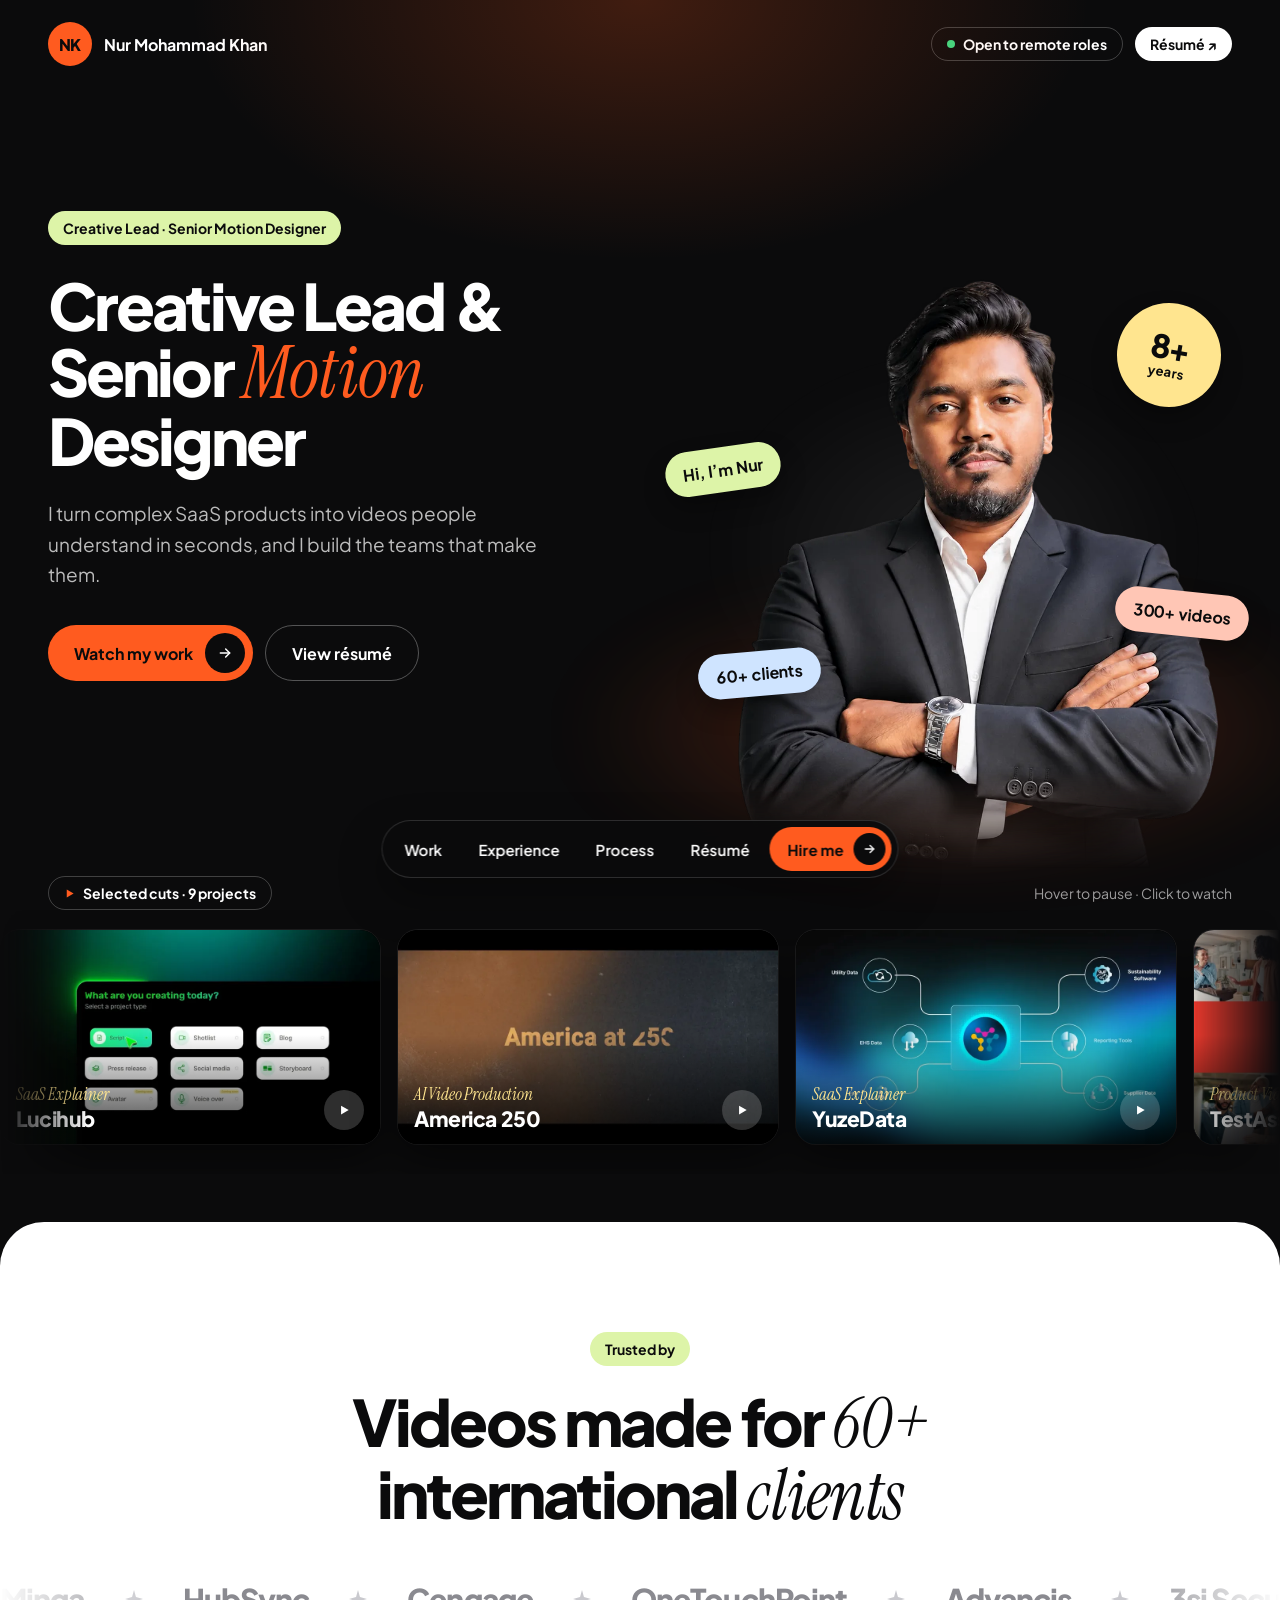
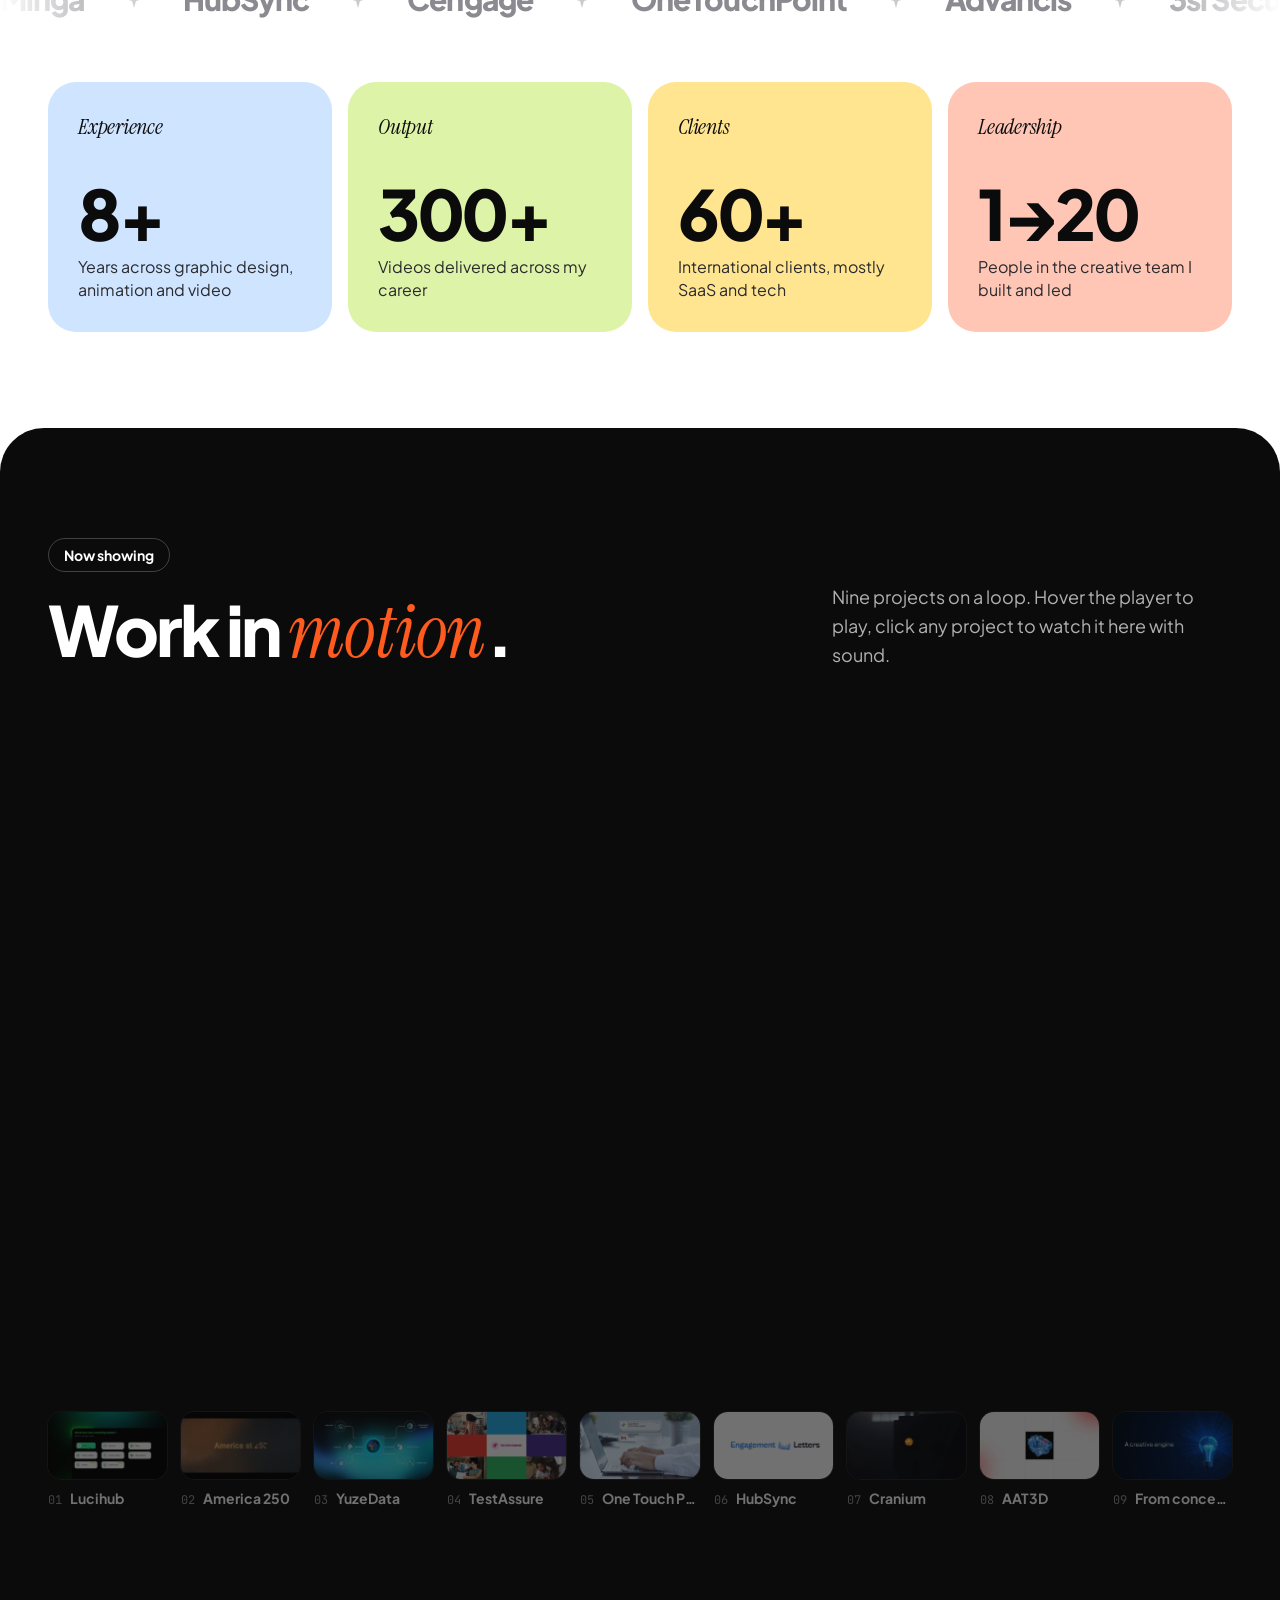
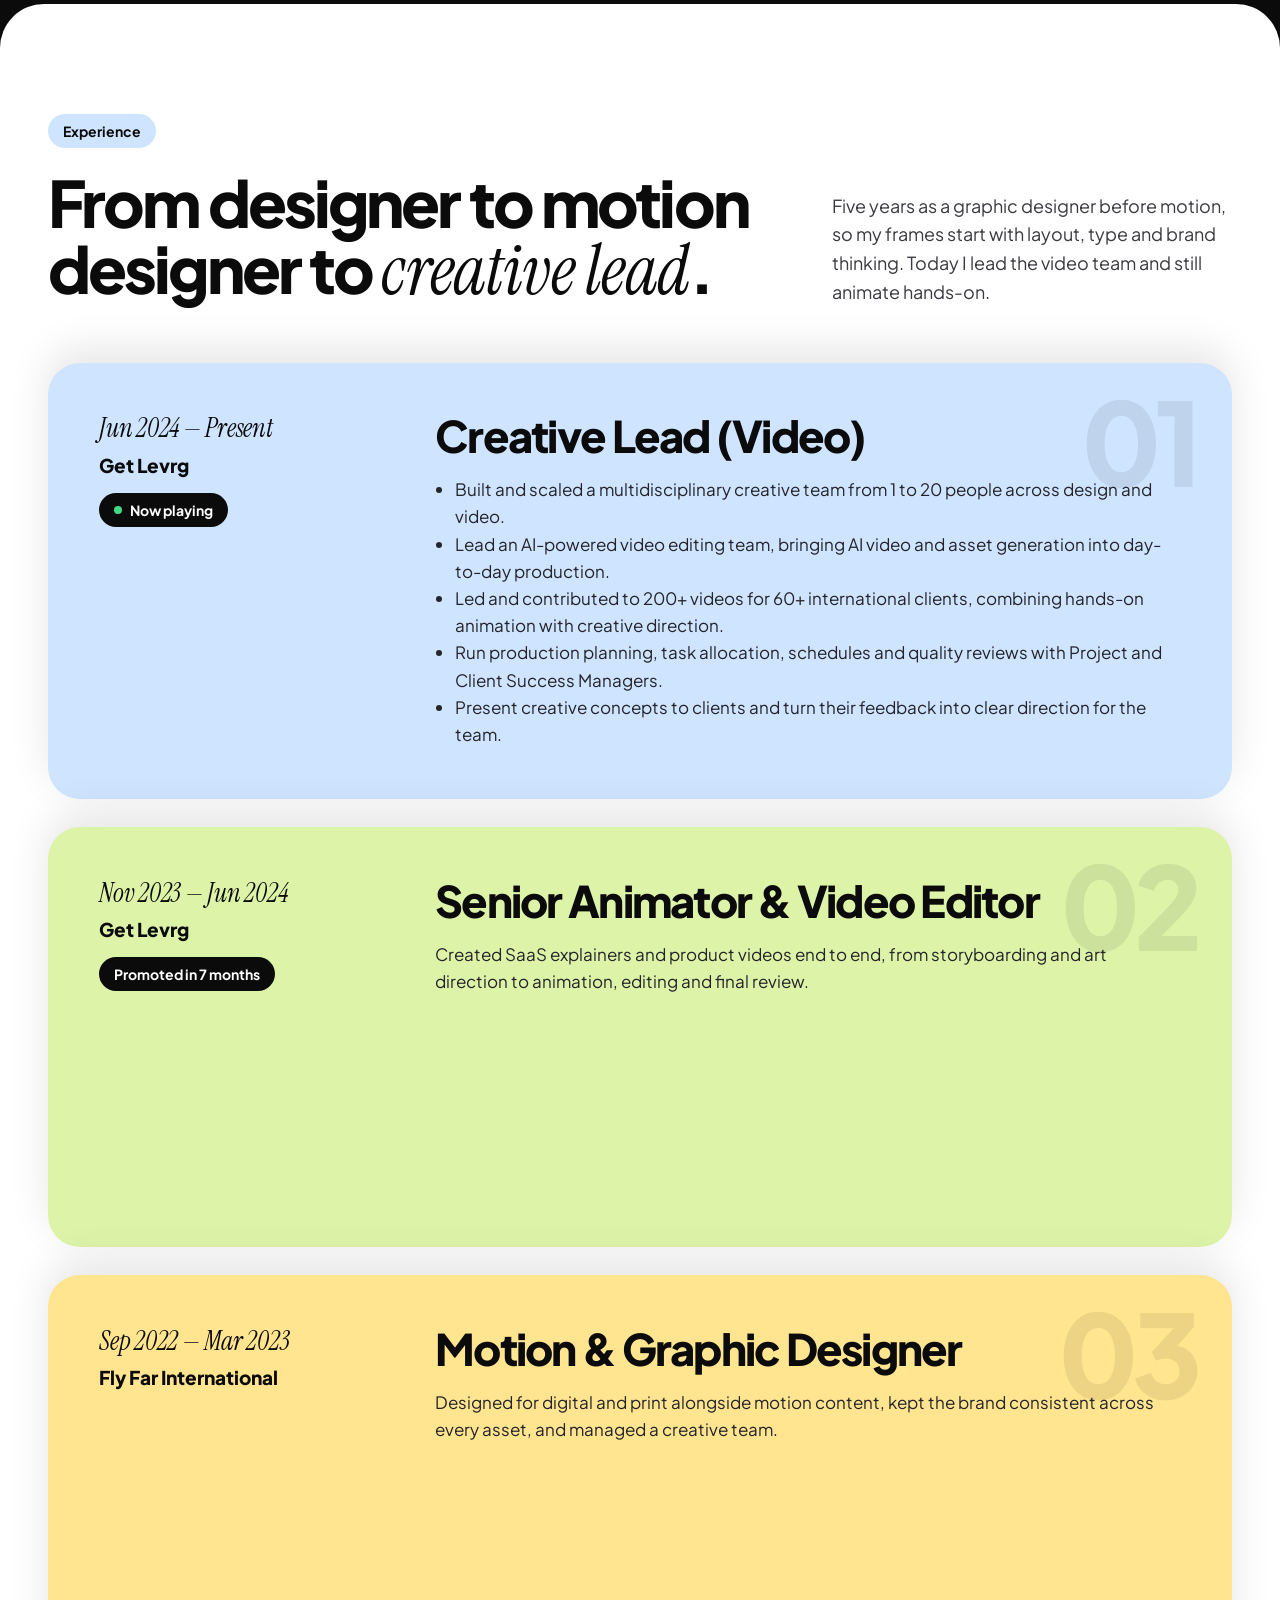
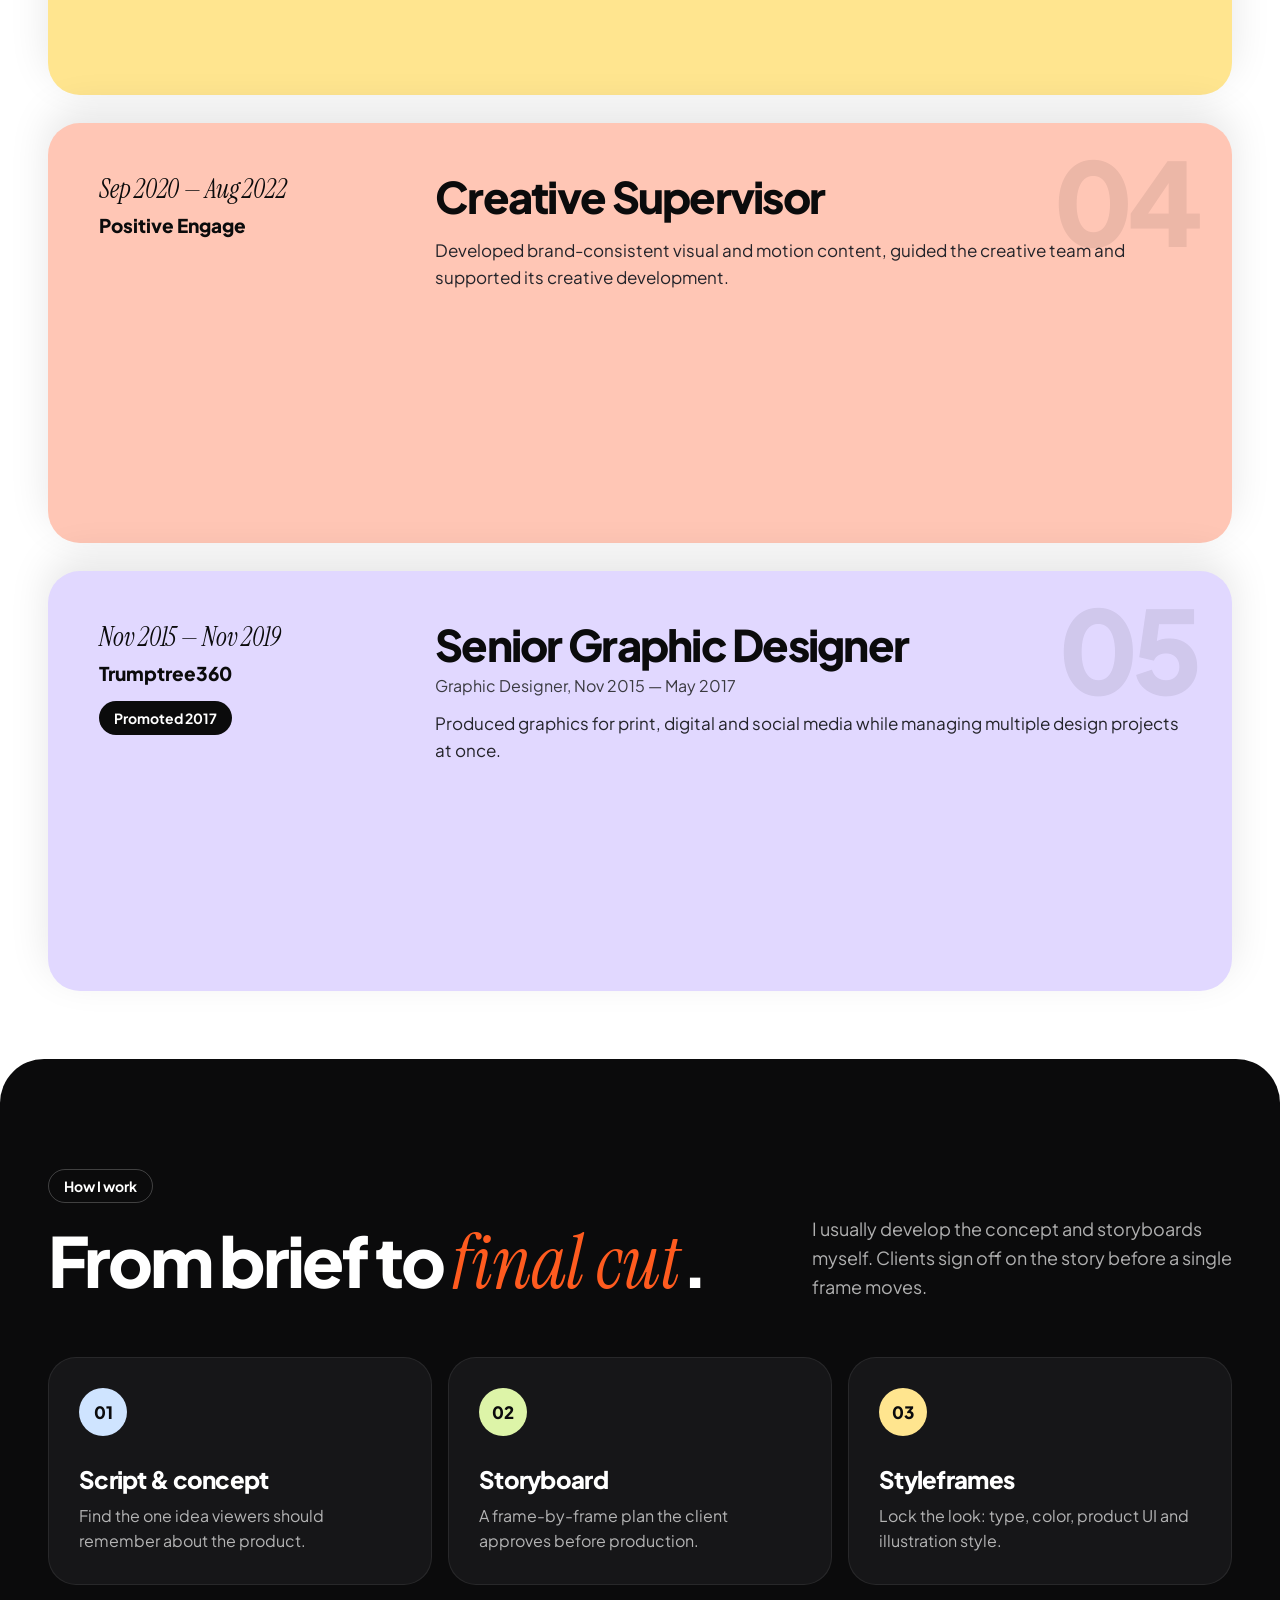
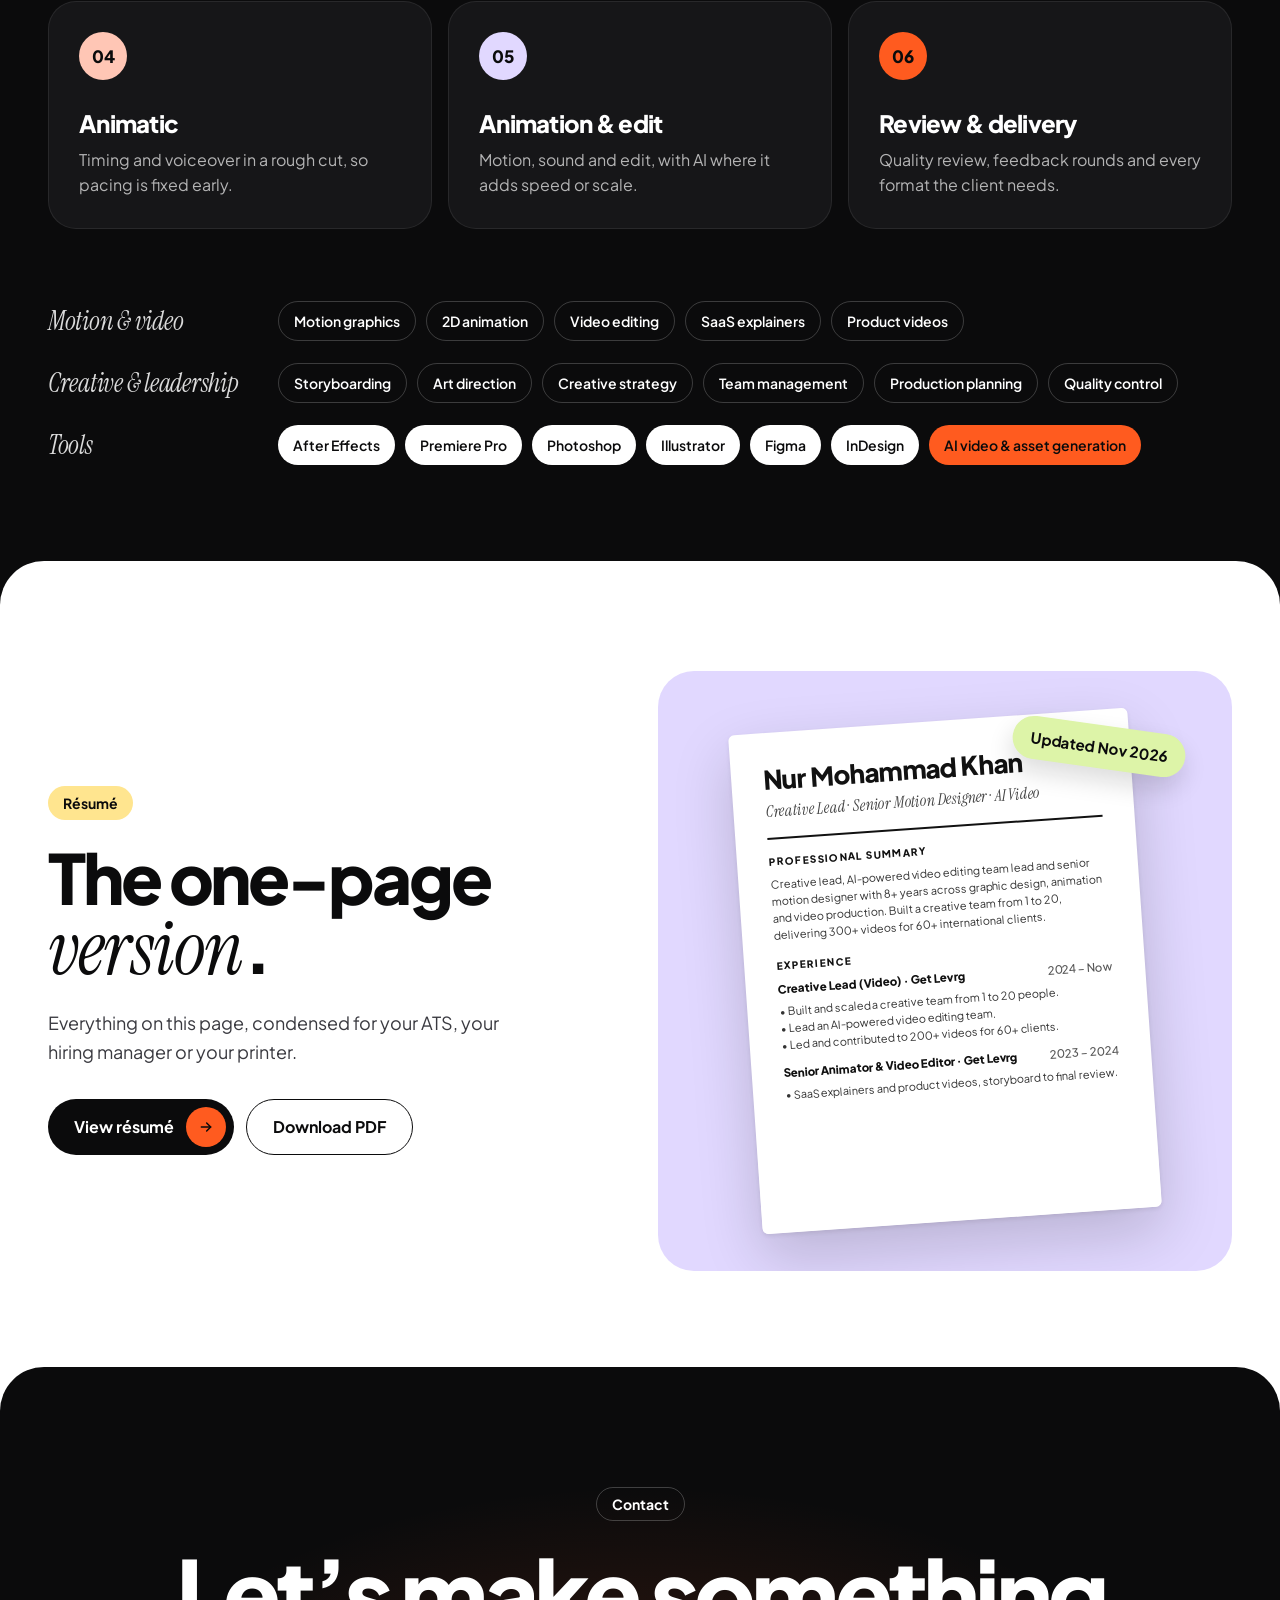
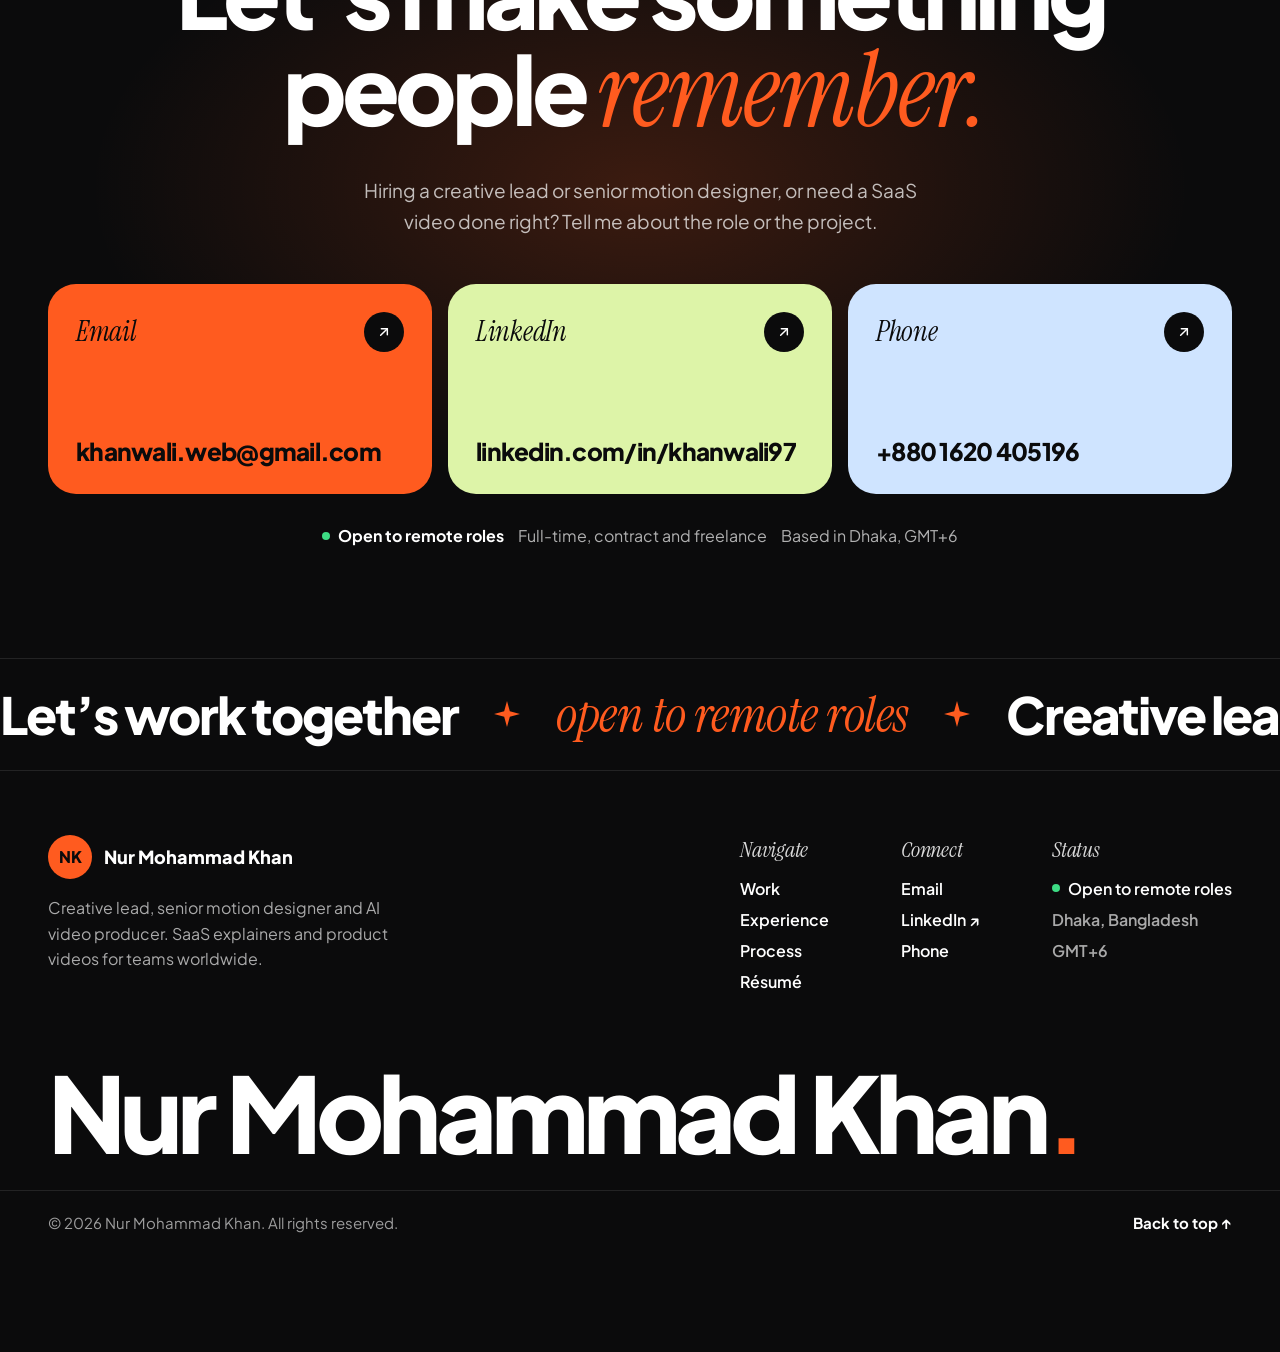
==== commit 484b14fc: "Add files via upload" ====
--- a/index.html
+++ b/index.html
@@ -1 +1,1177 @@
-<!doctype html><html lang="en"><head><meta charset="utf-8"><meta name="viewport" content="width=device-width, initial-scale=1"><meta name="description" content="Nur Mohammad Khan — creative lead, motion designer and video producer."><title>Nur Mohammad Khan | Motion Designer &amp; Video Producer</title><link rel="icon" href="assets/favicon.svg"><link rel="stylesheet" href="assets/styles.css"><meta name="theme-color" content="#F5F5F5"><script src="assets/config.js" defer></script><script src="assets/script.js" defer></script></head><body><a class="gd-skip" href="#main-content">Skip to content</a><main id="main-content" class="elementor"><div class="e-con e-con-full elementor-element gd-page gd-personal gd-home"><div class="elementor-element elementor-widget elementor-widget-nmk-nav "><div class="elementor-widget-container"><nav class="gd-nav" data-nmk-nav aria-label="Main navigation"><div class="gd-nav-inner"><a class="gd-brand" href="index.html" aria-label="Nur Mohammad Khan home"><span class="gd-brand-monogram">NK</span><span>Nur Mohammad Khan</span></a><button class="gd-menu-toggle" type="button" aria-expanded="false" aria-controls="gd-menu-preview" aria-label="Open navigation"><span></span><span></span><span></span></button><div class="gd-nav-links" id="gd-menu-preview"><a href="portfolio.html">Work</a><a href="index.html#services">Services</a><a href="index.html#about">About</a><a href="pricing.html">Pricing</a><a class="gd-nav-cta" href="#contact">Book a call ↗</a></div></div></nav></div></div><section class="e-con e-con-full elementor-element gd-hero"><div class="elementor-element elementor-widget elementor-widget-heading gd-hero-title"><div class="elementor-widget-container"><h1 class="elementor-heading-title">Complex ideas.<br><span>Clear stories.</span></h1></div></div><div class="elementor-element elementor-widget elementor-widget-text-editor gd-hero-copy"><div class="elementor-widget-container"><p>I’m Nur Mohammad Khan. I create SaaS explainers, product videos,<br>AI video, and founder led motion.</p></div></div><div class="elementor-element elementor-widget elementor-widget-nmk-portrait "><div class="elementor-widget-container"><figure class="gd-hero-portrait"><img src="assets/nur-khan-portrait.png" alt="Nur Mohammad Khan, creative lead and senior motion designer" width="1254" height="1254" fetchpriority="high"></figure></div></div><div class="e-con e-con-full elementor-element gd-row gd-hero-actions"><div class="elementor-element elementor-widget elementor-widget-button gd-btn"><div class="elementor-widget-container"><div class="elementor-button-wrapper"><a class="elementor-button" href="#contact"><span class="elementor-button-content-wrapper"><span class="elementor-button-text">Book a call ↗</span></span></a></div></div></div><div class="elementor-element elementor-widget elementor-widget-button gd-btn gd-btn-outline"><div class="elementor-widget-container"><div class="elementor-button-wrapper"><a class="elementor-button" href="portfolio.html"><span class="elementor-button-content-wrapper"><span class="elementor-button-text">Explore my work</span></span></a></div></div></div></div><div class="elementor-element elementor-widget elementor-widget-text-editor gd-hero-note"><div class="elementor-widget-container"><p><span class="gd-status-dot"></span> Dhaka, Bangladesh · Open to remote, freelance & contract work</p></div></div></section><div id="showreel" class="e-con e-con-full elementor-element gd-showreel"><div class="elementor-element elementor-widget elementor-widget-nmk-showreel "><div class="elementor-widget-container"><section class="gd-reel" data-nmk-reel role="region" aria-roledescription="carousel" aria-label="Project showreel" tabindex="0"><div class="gd-reel-stage"><button type="button" class="gd-reel-card gd-tone-violet" data-offset="0" data-reel-index="0" data-video="https://vimeo.com/1237512254" data-project="" data-title="Lucihub" data-image="assets/vimeo-1237512254.jpg" data-concept="false" aria-label="Play Lucihub" tabindex="0"><span class="gd-reel-art"><img src="assets/vimeo-1237512254.jpg" alt="" width="1280" height="720"><span class="gd-play" aria-hidden="true"><svg width="18" height="18" viewbox="0 0 24 24" fill="currentColor"><path d="M8 5v14l11-7z"></path></svg></span></span><span class="gd-reel-meta"><span class="gd-reel-title">Lucihub</span><span class="gd-reel-category">SaaS Explainer</span></span></button><button type="button" class="gd-reel-card gd-tone-lime" data-offset="1" data-reel-index="1" data-video="https://vimeo.com/1237513781" data-project="" data-title="YuzeData" data-image="assets/vimeo-1237513781.jpg" data-concept="false" aria-label="Play YuzeData" tabindex="-1"><span class="gd-reel-art"><img src="assets/vimeo-1237513781.jpg" alt="" width="1280" height="720"><span class="gd-play" aria-hidden="true"><svg width="18" height="18" viewbox="0 0 24 24" fill="currentColor"><path d="M8 5v14l11-7z"></path></svg></span></span><span class="gd-reel-meta"><span class="gd-reel-title">YuzeData</span><span class="gd-reel-category">SaaS Explainer</span></span></button><button type="button" class="gd-reel-card gd-tone-blue" data-offset="2" data-reel-index="2" data-video="https://vimeo.com/1237522282" data-project="" data-title="Cranium" data-image="assets/vimeo-1237522282.jpg" data-concept="false" aria-label="Play Cranium" tabindex="-1"><span class="gd-reel-art"><img src="assets/vimeo-1237522282.jpg" alt="" width="1280" height="720"><span class="gd-play" aria-hidden="true"><svg width="18" height="18" viewbox="0 0 24 24" fill="currentColor"><path d="M8 5v14l11-7z"></path></svg></span></span><span class="gd-reel-meta"><span class="gd-reel-title">Cranium</span><span class="gd-reel-category">AI Video Production</span></span></button><button type="button" class="gd-reel-card gd-tone-peach" data-offset="3" data-reel-index="3" data-video="https://vimeo.com/1237522283" data-project="" data-title="One Touch Point" data-image="assets/vimeo-1237522283.jpg" data-concept="false" aria-label="Play One Touch Point" tabindex="-1"><span class="gd-reel-art"><img src="assets/vimeo-1237522283.jpg" alt="" width="1280" height="720"><span class="gd-play" aria-hidden="true"><svg width="18" height="18" viewbox="0 0 24 24" fill="currentColor"><path d="M8 5v14l11-7z"></path></svg></span></span><span class="gd-reel-meta"><span class="gd-reel-title">One Touch Point</span><span class="gd-reel-category">AI Video Production</span></span></button><button type="button" class="gd-reel-card gd-tone-ink" data-offset="4" data-reel-index="4" data-video="https://vimeo.com/1237508364" data-project="" data-title="TestAssure" data-image="assets/vimeo-1237508364.jpg" data-concept="false" aria-label="Play TestAssure" tabindex="-1"><span class="gd-reel-art"><img src="assets/vimeo-1237508364.jpg" alt="" width="1280" height="720"><span class="gd-play" aria-hidden="true"><svg width="18" height="18" viewbox="0 0 24 24" fill="currentColor"><path d="M8 5v14l11-7z"></path></svg></span></span><span class="gd-reel-meta"><span class="gd-reel-title">TestAssure</span><span class="gd-reel-category">Product Videos</span></span></button><button type="button" class="gd-reel-card gd-tone-violet" data-offset="-4" data-reel-index="5" data-video="https://vimeo.com/1237507808" data-project="" data-title="AAT3D" data-image="assets/vimeo-1237507808.jpg" data-concept="false" aria-label="Play AAT3D" tabindex="-1"><span class="gd-reel-art"><img src="assets/vimeo-1237507808.jpg" alt="" width="1280" height="720"><span class="gd-play" aria-hidden="true"><svg width="18" height="18" viewbox="0 0 24 24" fill="currentColor"><path d="M8 5v14l11-7z"></path></svg></span></span><span class="gd-reel-meta"><span class="gd-reel-title">AAT3D</span><span class="gd-reel-category">Product Videos</span></span></button><button type="button" class="gd-reel-card gd-tone-lime" data-offset="-3" data-reel-index="6" data-video="https://vimeo.com/1237507000" data-project="" data-title="HubSync" data-image="assets/vimeo-1237507000.jpg" data-concept="false" aria-label="Play HubSync" tabindex="-1"><span class="gd-reel-art"><img src="assets/vimeo-1237507000.jpg" alt="" width="1280" height="720"><span class="gd-play" aria-hidden="true"><svg width="18" height="18" viewbox="0 0 24 24" fill="currentColor"><path d="M8 5v14l11-7z"></path></svg></span></span><span class="gd-reel-meta"><span class="gd-reel-title">HubSync</span><span class="gd-reel-category">Product Videos</span></span></button><button type="button" class="gd-reel-card gd-tone-blue" data-offset="-2" data-reel-index="7" data-video="https://vimeo.com/1237506149" data-project="" data-title="From concept to final cut" data-image="assets/vimeo-1237506149.jpg" data-concept="false" aria-label="Play From concept to final cut" tabindex="-1"><span class="gd-reel-art"><img src="assets/vimeo-1237506149.jpg" alt="" width="1280" height="720"><span class="gd-play" aria-hidden="true"><svg width="18" height="18" viewbox="0 0 24 24" fill="currentColor"><path d="M8 5v14l11-7z"></path></svg></span></span><span class="gd-reel-meta"><span class="gd-reel-title">From concept to final cut</span><span class="gd-reel-category">Product Videos</span></span></button><button type="button" class="gd-reel-card gd-tone-peach" data-offset="-1" data-reel-index="8" data-video="https://vimeo.com/1237522281" data-project="" data-title="America 250" data-image="assets/vimeo-1237522281.jpg" data-concept="false" aria-label="Play America 250" tabindex="-1"><span class="gd-reel-art"><img src="assets/vimeo-1237522281.jpg" alt="" width="1280" height="720"><span class="gd-play" aria-hidden="true"><svg width="18" height="18" viewbox="0 0 24 24" fill="currentColor"><path d="M8 5v14l11-7z"></path></svg></span></span><span class="gd-reel-meta"><span class="gd-reel-title">America 250</span><span class="gd-reel-category">AI Video Production</span></span></button></div><div class="gd-reel-controls"><button class="gd-arrow" data-reel-prev type="button" aria-label="Previous project">←</button><span class="gd-reel-counter" aria-live="polite">01 / 09</span><button class="gd-arrow" data-reel-next type="button" aria-label="Next project">→</button></div><p class="gd-reel-caption">A selection of videos I’ve helped bring to life. Pick a project and press play.</p></section></div></div></div><section class="e-con e-con-full elementor-element gd-career-stats"><div class="e-con e-con-full elementor-element gd-shell gd-stats-grid"><div class="e-con e-con-full elementor-element gd-stat"><div class="elementor-element elementor-widget elementor-widget-heading gd-stat-value"><div class="elementor-widget-container"><p class="elementor-heading-title">8+</p></div></div><div class="elementor-element elementor-widget elementor-widget-text-editor gd-small"><div class="elementor-widget-container"><p>Years across design,<br>animation & video</p></div></div></div><div class="e-con e-con-full elementor-element gd-stat"><div class="elementor-element elementor-widget elementor-widget-heading gd-stat-value"><div class="elementor-widget-container"><p class="elementor-heading-title">300+</p></div></div><div class="elementor-element elementor-widget elementor-widget-text-editor gd-small"><div class="elementor-widget-container"><p>Videos across<br>my career</p></div></div></div><div class="e-con e-con-full elementor-element gd-stat"><div class="elementor-element elementor-widget elementor-widget-heading gd-stat-value"><div class="elementor-widget-container"><p class="elementor-heading-title">60+</p></div></div><div class="elementor-element elementor-widget elementor-widget-text-editor gd-small"><div class="elementor-widget-container"><p>Clients across<br>my career</p></div></div></div><div class="e-con e-con-full elementor-element gd-stat"><div class="elementor-element elementor-widget elementor-widget-heading gd-stat-value"><div class="elementor-widget-container"><p class="elementor-heading-title">20</p></div></div><div class="elementor-element elementor-widget elementor-widget-text-editor gd-small"><div class="elementor-widget-container"><p>People in the creative<br>team I built</p></div></div></div></div></section><section class="e-con e-con-full elementor-element gd-clients"><div class="e-con e-con-full elementor-element gd-shell"><div class="elementor-element elementor-widget elementor-widget-heading gd-eyebrow gd-center"><div class="elementor-widget-container"><p class="elementor-heading-title">SELECTED CLIENT EXPERIENCE</p></div></div><div class="e-con e-con-full elementor-element gd-client-names"><div class="elementor-element elementor-widget elementor-widget-heading gd-client-name"><div class="elementor-widget-container"><span class="elementor-heading-title">Minga</span></div></div><div class="elementor-element elementor-widget elementor-widget-heading gd-client-name"><div class="elementor-widget-container"><span class="elementor-heading-title">HubSync</span></div></div><div class="elementor-element elementor-widget elementor-widget-heading gd-client-name"><div class="elementor-widget-container"><span class="elementor-heading-title">Cengage</span></div></div><div class="elementor-element elementor-widget elementor-widget-heading gd-client-name"><div class="elementor-widget-container"><span class="elementor-heading-title">OneTouchPoint</span></div></div><div class="elementor-element elementor-widget elementor-widget-heading gd-client-name"><div class="elementor-widget-container"><span class="elementor-heading-title">Advancis</span></div></div><div class="elementor-element elementor-widget elementor-widget-heading gd-client-name"><div class="elementor-widget-container"><span class="elementor-heading-title">3si Security</span></div></div><div class="elementor-element elementor-widget elementor-widget-heading gd-client-name"><div class="elementor-widget-container"><span class="elementor-heading-title">Oxford Medical Simulation</span></div></div><div class="elementor-element elementor-widget elementor-widget-heading gd-client-name"><div class="elementor-widget-container"><span class="elementor-heading-title">Cranium</span></div></div></div><div class="elementor-element elementor-widget elementor-widget-text-editor gd-note gd-center"><div class="elementor-widget-container"><p>Selected client experience from individual and team-based work throughout my career.</p></div></div></div></section><section id="services" class="e-con e-con-full elementor-element gd-section gd-services"><div class="e-con e-con-full elementor-element gd-shell"><div class="e-con e-con-full elementor-element gd-row gd-section-heading"><div class="elementor-element elementor-widget elementor-widget-heading gd-h2"><div class="elementor-widget-container"><h2 class="elementor-heading-title">Four ways.<br><span>One clear story.</span></h2></div></div><div class="elementor-element elementor-widget elementor-widget-text-editor gd-section-description"><div class="elementor-widget-container"><p>From the first idea to the final frame.<br>I bring creative direction and hands-on motion craft to every stage.</p></div></div></div><div class="e-con e-con-full elementor-element gd-row gd-services-grid"><div class="e-con e-con-full elementor-element gd-service gd-service-violet"><div class="elementor-element elementor-widget elementor-widget-heading gd-service-symbol gd-symbol-violet"><div class="elementor-widget-container"><span class="elementor-heading-title">✳</span></div></div><div class="elementor-element elementor-widget elementor-widget-heading gd-h3"><div class="elementor-widget-container"><h3 class="elementor-heading-title">SaaS Explainer</h3></div></div><div class="elementor-element elementor-widget elementor-widget-text-editor gd-service-description"><div class="elementor-widget-container"><p>I turn complex features and workflows into a clear story through thoughtful storyboarding and motion.</p></div></div><div class="elementor-element elementor-widget elementor-widget-text-editor gd-service-list"><div class="elementor-widget-container"><ul><li>Product understanding</li><li>Storyboards &amp; animation</li></ul></div></div><div class="elementor-element elementor-widget elementor-widget-button gd-text-link"><div class="elementor-widget-container"><div class="elementor-button-wrapper"><a class="elementor-button" href="#contact"><span class="elementor-button-content-wrapper"><span class="elementor-button-text">Let’s talk ↗</span></span></a></div></div></div></div><div class="e-con e-con-full elementor-element gd-service gd-service-lime"><div class="elementor-element elementor-widget elementor-widget-heading gd-service-symbol gd-symbol-lime"><div class="elementor-widget-container"><span class="elementor-heading-title">↗</span></div></div><div class="elementor-element elementor-widget elementor-widget-heading gd-h3"><div class="elementor-widget-container"><h3 class="elementor-heading-title">Product Videos</h3></div></div><div class="elementor-element elementor-widget elementor-widget-text-editor gd-service-description"><div class="elementor-widget-container"><p>I bring your product’s features and value into focus with purposeful animation and editing.</p></div></div><div class="elementor-element elementor-widget elementor-widget-text-editor gd-service-list"><div class="elementor-widget-container"><ul><li>Product storytelling</li><li>Motion &amp; video editing</li></ul></div></div><div class="elementor-element elementor-widget elementor-widget-button gd-text-link"><div class="elementor-widget-container"><div class="elementor-button-wrapper"><a class="elementor-button" href="#contact"><span class="elementor-button-content-wrapper"><span class="elementor-button-text">Let’s talk ↗</span></span></a></div></div></div></div><div class="e-con e-con-full elementor-element gd-service gd-service-blue"><div class="elementor-element elementor-widget elementor-widget-heading gd-service-symbol gd-symbol-blue"><div class="elementor-widget-container"><span class="elementor-heading-title">◈</span></div></div><div class="elementor-element elementor-widget elementor-widget-heading gd-h3"><div class="elementor-widget-container"><h3 class="elementor-heading-title">AI Video Production</h3></div></div><div class="elementor-element elementor-widget elementor-widget-text-editor gd-service-description"><div class="elementor-widget-container"><p>I combine AI-generated visuals with art direction, motion, and editing to bring new ideas to the screen.</p></div></div><div class="elementor-element elementor-widget elementor-widget-text-editor gd-service-list"><div class="elementor-widget-container"><ul><li>Visual development</li><li>AI visuals &amp; post-production</li></ul></div></div><div class="elementor-element elementor-widget elementor-widget-button gd-text-link"><div class="elementor-widget-container"><div class="elementor-button-wrapper"><a class="elementor-button" href="#contact"><span class="elementor-button-content-wrapper"><span class="elementor-button-text">Let’s talk ↗</span></span></a></div></div></div></div><div class="e-con e-con-full elementor-element gd-service gd-service-peach"><div class="elementor-element elementor-widget elementor-widget-heading gd-service-symbol gd-symbol-peach"><div class="elementor-widget-container"><span class="elementor-heading-title">◎</span></div></div><div class="elementor-element elementor-widget elementor-widget-heading gd-h3"><div class="elementor-widget-container"><h3 class="elementor-heading-title">Founder Led Motion</h3></div></div><div class="elementor-element elementor-widget elementor-widget-text-editor gd-service-description"><div class="elementor-widget-container"><p>I shape your founder’s message with clean editing, supporting visuals, and motion that helps the story land.</p></div></div><div class="elementor-element elementor-widget elementor-widget-text-editor gd-service-list"><div class="elementor-widget-container"><ul><li>Founder storytelling</li><li>Editing &amp; supporting motion</li></ul></div></div><div class="elementor-element elementor-widget elementor-widget-button gd-text-link"><div class="elementor-widget-container"><div class="elementor-button-wrapper"><a class="elementor-button" href="#contact"><span class="elementor-button-content-wrapper"><span class="elementor-button-text">Let’s talk ↗</span></span></a></div></div></div></div></div></div></section><section id="about" class="e-con e-con-full elementor-element gd-section gd-about"><div class="e-con e-con-full elementor-element gd-shell gd-row gd-about-grid"><div class="e-con e-con-full elementor-element gd-about-intro"><div class="elementor-element elementor-widget elementor-widget-heading gd-h2"><div class="elementor-widget-container"><h2 class="elementor-heading-title">Hands-on craft.<br><span>A wider creative view.</span></h2></div></div><div class="elementor-element elementor-widget elementor-widget-text-editor gd-about-copy"><div class="elementor-widget-container"><p>I’m Nur Mohammad Khan, a creative lead and senior motion designer with 8+ years across design, animation, and video production.</p><p>My work combines hands-on production with art direction and creative leadership. At Get Levrg, I progressed from Senior Animator & Video Editor to Creative Lead (Video), building a multidisciplinary team of 20 and guiding projects from concept through final review.</p><p>I enjoy making complicated ideas feel simple — whether I’m shaping a storyboard, animating a product, or helping a team find the right creative direction.</p></div></div></div><div class="e-con e-con-full elementor-element gd-about-experience"><div class="elementor-element elementor-widget elementor-widget-heading gd-eyebrow "><div class="elementor-widget-container"><p class="elementor-heading-title">EXPERIENCE</p></div></div><div class="e-con e-con-full elementor-element gd-timeline-item"><div class="elementor-element elementor-widget elementor-widget-text-editor gd-timeline-date"><div class="elementor-widget-container"><p>JUN 2024 — PRESENT</p></div></div><div class="elementor-element elementor-widget elementor-widget-heading gd-timeline-title"><div class="elementor-widget-container"><h3 class="elementor-heading-title">Creative Lead (Video)</h3></div></div><div class="elementor-element elementor-widget elementor-widget-text-editor gd-small"><div class="elementor-widget-container"><p>Get Levrg</p></div></div><div class="elementor-element elementor-widget elementor-widget-text-editor gd-small"><div class="elementor-widget-container"><p>Creative direction, team leadership, production planning, and hands-on video delivery.</p></div></div></div><div class="e-con e-con-full elementor-element gd-timeline-item"><div class="elementor-element elementor-widget elementor-widget-text-editor gd-timeline-date"><div class="elementor-widget-container"><p>NOV 2023 — JUN 2024</p></div></div><div class="elementor-element elementor-widget elementor-widget-heading gd-timeline-title"><div class="elementor-widget-container"><h3 class="elementor-heading-title">Senior Animator<br>& Video Editor</h3></div></div><div class="elementor-element elementor-widget elementor-widget-text-editor gd-small"><div class="elementor-widget-container"><p>Get Levrg</p></div></div><div class="elementor-element elementor-widget elementor-widget-text-editor gd-small"><div class="elementor-widget-container"><p>SaaS explainers and product videos, from storyboards and animation to editing and final review.</p></div></div></div><div class="elementor-element elementor-widget elementor-widget-heading gd-eyebrow "><div class="elementor-widget-container"><p class="elementor-heading-title">TOOLS & CRAFT</p></div></div><div class="elementor-element elementor-widget elementor-widget-text-editor gd-tools"><div class="elementor-widget-container"><p>After Effects · Premiere Pro<br>Storyboarding · Art direction<br>Motion graphics · AI video production</p></div></div></div></div></section><section class="e-con e-con-full elementor-element gd-section gd-testimonials" hidden><div class="e-con e-con-full elementor-element gd-shell"><div class="elementor-element elementor-widget elementor-widget-heading gd-eyebrow "><div class="elementor-widget-container"><p class="elementor-heading-title">(03 — CLIENT PERSPECTIVES)</p></div></div><div class="e-con e-con-full elementor-element gd-row gd-section-heading"><div class="elementor-element elementor-widget elementor-widget-heading gd-h2"><div class="elementor-widget-container"><h2 class="elementor-heading-title">Good work.<br><span>Better connections.</span></h2></div></div><div class="elementor-element elementor-widget elementor-widget-text-editor gd-section-description"><p>Perspectives from the people behind the projects.</p></div></div><div class="e-con e-con-full elementor-element gd-row gd-quotes"></div></div></section><section id="contact" class="e-con e-con-full elementor-element gd-contact gd-section"><div class="e-con e-con-full elementor-element gd-shell"><div class="e-con e-con-full elementor-element gd-row gd-contact-intro"><div class="elementor-element elementor-widget elementor-widget-heading gd-contact-title"><div class="elementor-widget-container"><h2 class="elementor-heading-title">Your next story.<br><span>Let’s bring it to life.</span></h2></div></div><div class="elementor-element elementor-widget elementor-widget-text-editor gd-contact-copy"><div class="elementor-widget-container"><p>Tell me what you’re building, who it’s for, and what you want your video to communicate.</p></div></div></div><div class="e-con e-con-full elementor-element gd-row gd-contact-links"><div class="elementor-element elementor-widget elementor-widget-button gd-btn gd-btn-light"><div class="elementor-widget-container"><div class="elementor-button-wrapper"><a class="elementor-button" href="mailto:khanwali.graphic@gmail.com"><span class="elementor-button-content-wrapper"><span class="elementor-button-text">Email me ↗</span></span></a></div></div></div><div class="elementor-element elementor-widget elementor-widget-text-editor gd-small"><div class="elementor-widget-container"><p><a href="tel:+8801620405196">+880 1620 405196</a><span class="gd-contact-separator"> · </span>Dhaka, Bangladesh</p></div></div><div class="elementor-element elementor-widget elementor-widget-button gd-text-link gd-contact-linkedin"><div class="elementor-widget-container"><div class="elementor-button-wrapper"><a class="elementor-button" href="https://www.linkedin.com/in/khanwali97" target="_blank" rel="noopener noreferrer"><span class="elementor-button-content-wrapper"><span class="elementor-button-text">LinkedIn ↗</span></span></a></div></div></div></div><div class="elementor-element elementor-widget elementor-widget-nmk-booking "><div class="elementor-widget-container"><div class="gd-booking"><div class="gd-booking-info"><span class="gd-booking-label">NUR MOHAMMAD KHAN</span><h3>Let’s talk about your next video.</h3><p class="gd-booking-duration">Video call · Remote</p><p>A conversation about your product, your audience, and the story you want to tell.</p><span class="gd-booking-detail">Motion designer · Dhaka, Bangladesh</span></div><div class="gd-booking-calendar"><div class="gd-calendar-placeholder gd-contact-fallback"><span class="gd-calendar-eyebrow">LET’S CONNECT</span><h4>Let’s find a time.</h4><p>Send me a little about your project, and we can arrange a call.</p><a class="gd-booking-external" href="mailto:khanwali.graphic@gmail.com">Email me about your project ↗</a></div></div></div></div></div></div></section><footer class="e-con e-con-full elementor-element gd-footer"><div class="e-con e-con-full elementor-element gd-shell gd-row gd-footer-top"><div class="e-con e-con-full elementor-element gd-footer-brand"><div class="elementor-element elementor-widget elementor-widget-heading gd-footer-word"><div class="elementor-widget-container"><p class="elementor-heading-title">Nur Mohammad Khan<span class="gd-dot">✳</span></p></div></div><div class="elementor-element elementor-widget elementor-widget-text-editor gd-small"><div class="elementor-widget-container"><p>Creative lead. Motion designer. Storyteller.</p></div></div></div><div class="e-con e-con-full elementor-element gd-footer-links"><div class="elementor-element elementor-widget elementor-widget-button gd-text-link"><div class="elementor-widget-container"><div class="elementor-button-wrapper"><a class="elementor-button" href="portfolio.html"><span class="elementor-button-content-wrapper"><span class="elementor-button-text">Work ↗</span></span></a></div></div></div><div class="elementor-element elementor-widget elementor-widget-button gd-text-link"><div class="elementor-widget-container"><div class="elementor-button-wrapper"><a class="elementor-button" href="index.html#about"><span class="elementor-button-content-wrapper"><span class="elementor-button-text">About ↗</span></span></a></div></div></div><div class="elementor-element elementor-widget elementor-widget-button gd-text-link"><div class="elementor-widget-container"><div class="elementor-button-wrapper"><a class="elementor-button" href="mailto:khanwali.graphic@gmail.com"><span class="elementor-button-content-wrapper"><span class="elementor-button-text">Email me ↗</span></span></a></div></div></div><div class="elementor-element elementor-widget elementor-widget-button gd-text-link gd-contact-linkedin"><div class="elementor-widget-container"><div class="elementor-button-wrapper"><a class="elementor-button" href="https://www.linkedin.com/in/khanwali97" target="_blank" rel="noopener noreferrer"><span class="elementor-button-content-wrapper"><span class="elementor-button-text">LinkedIn ↗</span></span></a></div></div></div></div></div><div class="e-con e-con-full elementor-element gd-shell gd-row gd-footer-bottom"><div class="elementor-element elementor-widget elementor-widget-text-editor gd-small"><div class="elementor-widget-container"><p>© Nur Mohammad Khan · Motion & video · Dhaka, Bangladesh.</p></div></div><div class="elementor-element elementor-widget elementor-widget-text-editor gd-small"><div class="elementor-widget-container"><p><a href="mailto:khanwali.graphic@gmail.com">khanwali.graphic@gmail.com</a></p></div></div></div></footer></div></main></body></html>+<!DOCTYPE html>
+<html lang="en">
+<head>
+<meta charset="utf-8">
+<meta name="viewport" content="width=device-width, initial-scale=1">
+<title>Nur Mohammad Khan — Creative Lead & Senior Motion Designer</title>
+<meta name="description" content="Creative lead and senior motion designer with 8+ years and 300+ videos for 60+ international clients. SaaS explainers, product videos and AI video. Open to remote roles.">
+<link href="https://fonts.googleapis.com/css2?family=Plus+Jakarta+Sans:wght@400;500;600;700;800&amp;family=Instrument+Serif:ital@1&amp;family=JetBrains+Mono:wght@500&amp;display=swap" rel="stylesheet">
+<style>
+html{scroll-behavior:smooth}
+body{margin:0;background:#0B0B0C}
+a{color:inherit}
+:focus-visible{outline:2px solid var(--accent);outline-offset:3px}
+.wrap{max-width:1280px;margin:0 auto;padding:0 clamp(20px,4vw,48px);box-sizing:border-box}
+.slide-sec{position:relative;border-radius:44px 44px 0 0;margin-top:-44px}
+.serif{font-family:'Instrument Serif',serif;font-style:italic;font-weight:400;letter-spacing:-.01em}
+.pill{display:inline-flex;align-items:center;gap:8px;height:34px;padding:0 15px;border-radius:999px;font-size:14px;font-weight:700;box-sizing:border-box}
+.btn{display:inline-flex;align-items:center;gap:12px;height:56px;padding:0 8px 0 26px;border-radius:999px;text-decoration:none;font-weight:700;font-size:16px;box-sizing:border-box;transition:transform .2s}
+.btn:hover{transform:translateY(-2px)}
+.btn-plain{padding:0 26px}
+.arrow{width:40px;height:40px;border-radius:50%;display:inline-flex;align-items:center;justify-content:center;transition:transform .3s cubic-bezier(.2,.8,.2,1)}
+.btn:hover .arrow{transform:rotate(-45deg)}
+.top-hide{display:inline-flex}
+.hero{position:relative;display:flex;align-items:center;min-height:780px}
+.hero-text{position:relative;z-index:3;max-width:620px;padding:56px 0 120px}
+.hero-portrait{position:absolute;right:0;bottom:0;height:min(680px,47vw);aspect-ratio:924/1000;z-index:2}
+@keyframes bob{0%,100%{transform:translateY(0) rotate(var(--r))}50%{transform:translateY(-10px) rotate(var(--r))}}
+.sticker{position:absolute;z-index:4;transform:rotate(var(--r));animation:bob 5s ease-in-out infinite}
+.tiles{display:grid;grid-template-columns:repeat(4,minmax(0,1fr));gap:16px}
+.tile{transition:transform .35s cubic-bezier(.2,.8,.2,1)}
+.tile:hover{transform:rotate(-2deg) translateY(-6px)}
+.ptiles{display:grid;grid-template-columns:repeat(3,minmax(0,1fr));gap:16px}
+.ptile{transition:transform .35s cubic-bezier(.2,.8,.2,1),background-color .35s,color .35s}
+.ptile:hover{transform:translateY(-6px);background-color:var(--c) !important;color:#0B0B0C}
+.pdesc{color:rgba(255,255,255,.68);transition:color .35s}
+.ptile:hover .pdesc{color:rgba(11,11,12,.78)}
+.xcard{position:sticky;display:flex;flex-wrap:wrap;gap:24px 56px;min-height:420px;border-radius:32px;padding:clamp(28px,4vw,56px);box-sizing:border-box;box-shadow:0 -14px 40px rgba(11,11,12,.10);margin-bottom:28px}
+.dock{position:fixed;left:50%;bottom:22px;transform:translateX(-50%);z-index:100}
+.dock-link{display:inline-flex;align-items:center;height:44px;padding:0 16px;border-radius:999px;color:#FFFFFF;text-decoration:none;font-size:15px;font-weight:600;transition:background-color .2s}
+.dock-link:hover{background-color:rgba(255,255,255,.12)}
+.ccards{display:grid;grid-template-columns:repeat(3,minmax(0,1fr));gap:16px;margin-top:48px;text-align:left}
+.ccard{display:flex;flex-direction:column;justify-content:space-between;gap:28px;min-height:210px;padding:28px;border-radius:28px;text-decoration:none;box-sizing:border-box;transition:transform .35s cubic-bezier(.2,.8,.2,1)}
+.ccard:hover{transform:translateY(-6px) rotate(-1deg)}
+.ccard:hover .arrow{transform:rotate(45deg)}
+.flink{color:#FFFFFF;text-decoration:none;transition:color .2s}.flink:hover{color:var(--accent)}
+.mq2{animation:marquee 30s linear infinite}
+@keyframes marquee{to{transform:translateX(-50%)}}
+.track{animation:marquee 70s linear infinite}
+.mq{animation:marquee 38s linear infinite}
+.strip:hover .track{animation-play-state:paused}
+.frame{transition:transform .4s cubic-bezier(.2,.8,.2,1)}
+.frame:hover{transform:translateY(-8px) rotate(-1deg)}
+.frame-img{transition:transform .6s cubic-bezier(.2,.8,.2,1)}
+.frame:hover .frame-img{transform:scale(1.06)}
+.frame-play{transition:background-color .3s,color .3s}
+.frame:hover .frame-play{background-color:var(--accent) !important;color:#0B0B0C}
+@keyframes livepulse{0%{box-shadow:0 0 0 0 rgba(61,220,132,.6)}70%{box-shadow:0 0 0 9px rgba(61,220,132,0)}100%{box-shadow:0 0 0 0 rgba(61,220,132,0)}}
+.live{animation:livepulse 2s infinite}
+@keyframes glowin{from{opacity:0}to{opacity:1}}
+.glowin{animation:glowin 2.4s .4s ease-out both}
+@keyframes rise{from{opacity:0;transform:translateY(40px)}to{opacity:1;transform:none}}
+.rise{animation:rise 1s cubic-bezier(.2,.8,.2,1) both}
+.d1{animation-delay:.1s}.d2{animation-delay:.25s}.d3{animation-delay:.4s}
+@keyframes slide{0%{opacity:0;pointer-events:none}0.3%{pointer-events:auto}1.6%{opacity:1}11.1%{opacity:1;pointer-events:auto}11.3%{pointer-events:none}12.7%{opacity:0}100%{opacity:0;pointer-events:none}}
+.slide{opacity:0;pointer-events:none;animation:slide 36s linear infinite both}
+@keyframes kb{0%{transform:scale(1.02)}12.7%{transform:scale(1.12)}100%{transform:scale(1.12)}}
+.kb{animation:kb 36s linear infinite both}
+@keyframes ttl{0%{opacity:0;transform:translateY(24px)}0.6%{opacity:0;transform:translateY(24px)}3%{opacity:1;transform:none}100%{opacity:1;transform:none}}
+.ttl{animation:ttl 36s cubic-bezier(.2,.8,.2,1) infinite both}
+.plrow{display:grid;grid-template-columns:repeat(9,minmax(0,1fr));gap:14px}
+@keyframes dim{0%{opacity:.42}0.8%{opacity:1}11.1%{opacity:1}11.9%{opacity:.42}100%{opacity:.42}}
+.pi{animation:dim 36s linear infinite both;transition:transform .3s cubic-bezier(.2,.8,.2,1)}
+.pi:hover{transform:translateY(-4px)}
+@keyframes prog{0%{transform:scaleX(0)}11.1%{transform:scaleX(1)}11.2%{transform:scaleX(0)}100%{transform:scaleX(0)}}
+.bar{transform-origin:left;transform:scaleX(0);animation:prog 36s linear infinite both}
+.reel:hover .slide,.reel:hover .kb,.reel:hover .ttl,.reel:hover .pi,.reel:hover .bar{animation-play-state:paused}
+.pi:hover .pl-t{color:var(--accent)}
+.hz{display:block;width:100%;height:100%;transition:transform .6s cubic-bezier(.2,.8,.2,1)}
+.slide:hover .hz{transform:scale(1.16) translate(-2%,-1%);transition:transform 14s linear}
+.shade{transition:opacity .6s}
+.slide:hover .shade{opacity:.45}
+.tw{display:block;min-width:0;transition:opacity .5s}
+.slide:hover .tw{opacity:0;transition-delay:.5s}
+.pill-idle{display:inline-flex}.pill-live{display:none}
+.slide:hover .pill-idle{display:none}.slide:hover .pill-live{display:inline-flex}
+.vbar{transform-origin:left;transform:scaleX(0);transition:transform .3s}
+.slide:hover .vbar{transform:scaleX(1);transition:transform 20s linear}
+@keyframes eq{0%,100%{transform:scaleY(.3)}50%{transform:scaleY(1)}}
+.eq{transform-origin:bottom;animation:eq .9s ease-in-out infinite}
+.e2{animation-duration:.7s;animation-delay:-.3s}.e3{animation-duration:1.1s;animation-delay:-.6s}
+@keyframes reveal{from{opacity:0;transform:translateY(48px)}to{opacity:1;transform:none}}
+@supports (animation-timeline: view()){.reveal{animation:reveal linear both;animation-timeline:view();animation-range:entry 0% cover 28%}.reveal.r2{animation-range:entry 8% cover 34%}.reveal.r3{animation-range:entry 16% cover 40%}.reveal.r4{animation-range:entry 24% cover 46%}}
+@media (max-width:1100px){.hero{flex-direction:column;align-items:stretch;min-height:0}.hero-text{max-width:none;padding:32px 0 8px}.hero-portrait{position:relative;height:auto;width:min(100%,520px);margin:24px auto 0}}
+@media (max-width:900px){.slide-sec{border-radius:28px 28px 0 0;margin-top:-28px}.tiles{grid-template-columns:repeat(2,minmax(0,1fr))}.ptiles{grid-template-columns:repeat(1,minmax(0,1fr))}.xcard{min-height:0;border-radius:24px;gap:16px}.ccards{grid-template-columns:repeat(1,minmax(0,1fr))}.plrow{grid-template-columns:none;grid-auto-flow:column;grid-auto-columns:150px;overflow-x:auto;scroll-snap-type:x mandatory;padding-bottom:8px}.plrow>li{scroll-snap-align:start}.ccard{min-height:160px}.top-hide{display:none}}
+@media (max-width:640px){.dock-hide{display:none}.reel-pill{display:none !important}}
+@media (prefers-reduced-motion: reduce){html{scroll-behavior:auto}.reveal,.sticker,.track,.mq,.mq2,.live,.glowin,.rise,.slide,.kb,.ttl,.pi,.bar,.eq{animation:none !important}.slides>a:first-child{opacity:1;pointer-events:auto}.btn,.ccard,.tile,.ptile,.frame,.frame-img,.hz,.vbar{transition:none}}
+</style>
+
+<style>
+.lb{position:fixed;inset:0;z-index:300;display:flex;align-items:center;justify-content:center;padding:24px;box-sizing:border-box}
+.lb[hidden]{display:none}
+.lb-backdrop{position:absolute;inset:0;background:rgba(5,5,6,.82);backdrop-filter:blur(10px)}
+.lb-panel{position:relative;width:min(1120px,100%);animation:lbin .35s cubic-bezier(.2,.8,.2,1)}
+@keyframes lbin{from{opacity:0;transform:translateY(20px) scale(.97)}to{opacity:1;transform:none}}
+.lb-head{display:flex;align-items:flex-end;justify-content:space-between;gap:16px;margin-bottom:14px;color:#FFFFFF}
+.lb-media{position:relative;aspect-ratio:16/9;border-radius:24px;overflow:hidden;background:#000;box-shadow:0 40px 100px rgba(0,0,0,.6)}
+.lb-media iframe{position:absolute;inset:0;width:100%;height:100%;border:0}
+.lb-close{flex:none;width:48px;height:48px;border-radius:50%;border:0;background:#FFFFFF;color:#0B0B0C;display:inline-flex;align-items:center;justify-content:center;cursor:pointer;transition:transform .2s}
+.lb-close:hover{transform:rotate(90deg)}
+.lb-note{position:absolute;inset:0;display:flex;flex-direction:column;align-items:center;justify-content:center;gap:14px;padding:24px;text-align:center;color:#FFFFFF;background:rgba(11,11,12,.72)}
+.hov{position:absolute;inset:0;width:100%;height:100%;border:0;pointer-events:none;opacity:0;transition:opacity .6s}
+@media (prefers-reduced-motion: reduce){.lb-panel{animation:none}}
+</style>
+<link rel="canonical" href="https://nurwali.github.io/me/">
+<meta property="og:type" content="website">
+<meta property="og:url" content="https://nurwali.github.io/me/">
+<meta property="og:title" content="Nur Mohammad Khan — Creative Lead &amp; Senior Motion Designer">
+<meta property="og:description" content="8+ years, 300+ videos, 60+ international clients. SaaS explainers, product videos and AI video. Open to remote roles.">
+<meta property="og:image" content="https://nurwali.github.io/me/assets/nur-khan-portrait.png">
+<meta name="twitter:card" content="summary_large_image">
+<meta name="theme-color" content="#0B0B0C">
+<style>
+.cv{position:fixed;inset:0;z-index:250;overflow-y:auto;background:rgba(11,11,12,.94);backdrop-filter:blur(10px);font-family:'Plus Jakarta Sans',system-ui,sans-serif}
+.cv[hidden]{display:none}
+.cv-bar{position:sticky;top:0;z-index:2;display:flex;align-items:center;justify-content:space-between;gap:12px;padding:14px clamp(16px,4vw,40px);background:rgba(11,11,12,.9);border-bottom:1px solid rgba(255,255,255,.1);color:#FFFFFF}
+.cv-inner{padding:40px clamp(12px,3vw,32px) 120px;animation:lbin .35s cubic-bezier(.2,.8,.2,1)}
+.cv-inner a{color:#1A1A1A}
+@media (max-width:600px){.cv-label{display:none}}
+</style>
+</head>
+<body>
+<div id="top" style="--accent: #FF5B1F; min-height: 100vh; display: flex; flex-direction: column; background: #0B0B0C; color: #0B0B0C; font-family: 'Plus Jakarta Sans', system-ui, sans-serif; -webkit-font-smoothing: antialiased">
+
+<section aria-label="Introduction" style="position: relative; overflow: hidden; background: #0B0B0C; color: #FFFFFF; padding-bottom: 92px">
+<header class="wrap" style="display: flex; align-items: center; justify-content: space-between; gap: 16px; height: 88px">
+<a href="#top" style="display: inline-flex; align-items: center; gap: 12px; text-decoration: none; color: #FFFFFF">
+<span style="width: 44px; height: 44px; border-radius: 50%; background: var(--accent); color: #0B0B0C; display: inline-flex; align-items: center; justify-content: center; font-weight: 800; font-size: 16px; letter-spacing: -0.02em">NK</span>
+<span style="font-weight: 700; font-size: 16px">Nur Mohammad Khan</span>
+</a>
+<div style="display: flex; align-items: center; gap: 12px">
+<span class="pill top-hide" style="border: 1.5px solid rgba(255,255,255,0.22); color: #FFFFFF"><span class="live" style="width: 8px; height: 8px; border-radius: 50%; background: #3DDC84"></span>Open to remote roles</span>
+<a href="#cv" data-cv class="pill" style="background: #FFFFFF; color: #0B0B0C; text-decoration: none">Résumé ↗</a>
+</div>
+</header>
+
+<div aria-hidden="true" style="position: absolute; left: 50%; top: -260px; width: 900px; height: 520px; margin-left: -450px; border-radius: 50%; background: radial-gradient(closest-side, color-mix(in srgb, var(--accent) 22%, transparent), rgba(11,11,12,0)); pointer-events: none"></div>
+
+<div class="wrap">
+<div class="hero">
+<div class="hero-text">
+<span class="pill rise" style="background: #DDF4A8; color: #0B0B0C">Creative Lead · Senior Motion Designer</span>
+<h1 class="rise d1" style="margin: 28px 0 0; font-weight: 800; font-size: clamp(40px, 5vw, 72px); line-height: 1; letter-spacing: -0.045em">Creative Lead &amp;<br>Senior <span class="serif" style="color: var(--accent); font-size: 1.12em">Motion</span><br>Designer</h1>
+<p class="rise d2" style="margin: 26px 0 0; max-width: 500px; font-size: 19px; line-height: 1.6; color: rgba(255,255,255,0.72)">I turn complex SaaS products into videos people understand in seconds, and I build the teams that make them.</p>
+<div class="rise d3" style="display: flex; flex-wrap: wrap; gap: 12px; margin-top: 36px">
+<a class="btn" href="#work" style="background: var(--accent); color: #0B0B0C">Watch my work<span class="arrow" style="background: #0B0B0C; color: #FFFFFF"><svg aria-hidden="true" width="16" height="16" viewBox="0 0 24 24" fill="none" stroke="currentColor" stroke-width="2.2" stroke-linecap="round" stroke-linejoin="round"><path d="M5 12h14"></path><path d="M13 6l6 6-6 6"></path></svg></span></a>
+<a class="btn btn-plain" href="#cv" data-cv style="border: 1.5px solid rgba(255,255,255,0.3); color: #FFFFFF">View résumé</a>
+</div>
+</div>
+<div class="hero-portrait">
+<div aria-hidden="true" class="glowin" style="position: absolute; inset: 0; pointer-events: none">
+<div style="position: absolute; left: 50%; top: 16%; width: 86%; height: 62%; margin-left: -43%; border-radius: 50%; background: radial-gradient(closest-side, rgba(255,255,255,0.08), rgba(255,255,255,0)); filter: blur(24px)"></div>
+<div style="position: absolute; left: 50%; bottom: 0; width: 140%; height: 46%; margin-left: -70%; border-radius: 50%; background: radial-gradient(closest-side, color-mix(in srgb, var(--accent) 42%, transparent), transparent); filter: blur(40px); opacity: 0.75"></div>
+<div style="position: absolute; left: 50%; bottom: 2%; width: 70%; height: 22%; margin-left: -35%; border-radius: 50%; background: radial-gradient(closest-side, rgba(255,236,220,0.20), rgba(255,236,220,0)); filter: blur(22px)"></div>
+</div>
+<img src="[data-uri]" alt="Nur Mohammad Khan in a dark suit with arms crossed" style="position: relative; display: block; width: 100%; height: 100%; object-fit: contain; object-position: bottom center; -webkit-mask-image: linear-gradient(#000000 84%, rgba(0,0,0,0)); mask-image: linear-gradient(#000000 84%, rgba(0,0,0,0))">
+<span class="sticker" style="--r: -8deg; left: -2%; top: 30%; padding: 12px 18px; border-radius: 999px; background: #DDF4A8; color: #0B0B0C; font-weight: 700; font-size: 16px; box-shadow: 0 12px 24px rgba(0,0,0,0.3); white-space: nowrap">Hi, I’m Nur</span>
+<span class="sticker" style="--r: 10deg; right: 2%; top: 6%; width: 104px; height: 104px; border-radius: 50%; background: #FFE58F; color: #0B0B0C; display: flex; flex-direction: column; align-items: center; justify-content: center; box-shadow: 0 12px 24px rgba(0,0,0,0.3); animation-delay: -1.5s"><span style="font-weight: 800; font-size: 32px; line-height: 1; letter-spacing: -0.04em">8+</span><span style="font-size: 13px; font-weight: 700; margin-top: 2px">years</span></span>
+<span class="sticker" style="--r: 6deg; right: -3%; top: 54%; padding: 12px 18px; border-radius: 999px; background: #FFC6B5; color: #0B0B0C; font-weight: 700; font-size: 16px; box-shadow: 0 12px 24px rgba(0,0,0,0.3); white-space: nowrap; animation-delay: -3s">300+ videos</span>
+<span class="sticker" style="--r: -5deg; left: 4%; top: 64%; padding: 12px 18px; border-radius: 999px; background: #CFE4FF; color: #0B0B0C; font-weight: 700; font-size: 16px; box-shadow: 0 12px 24px rgba(0,0,0,0.3); white-space: nowrap; animation-delay: -2s">60+ clients</span>
+</div>
+</div>
+</div>
+
+<div class="wrap" style="display: flex; flex-wrap: wrap; justify-content: space-between; align-items: center; gap: 8px 24px; margin-top: 8px">
+<span class="pill" style="border: 1.5px solid rgba(255,255,255,0.22); color: #FFFFFF"><svg aria-hidden="true" width="11" height="11" viewBox="0 0 24 24" fill="var(--accent)"><path d="M6 3.5v17l15-8.5z"></path></svg>Selected cuts · 9 projects</span>
+<span style="font-size: 14px; color: rgba(255,255,255,0.6)">Hover to pause · Click to watch</span>
+</div>
+<div class="strip" style="overflow: hidden; padding: 20px 0 30px; -webkit-mask-image: linear-gradient(90deg, rgba(0,0,0,0), #000000 7%, #000000 93%, rgba(0,0,0,0)); mask-image: linear-gradient(90deg, rgba(0,0,0,0), #000000 7%, #000000 93%, rgba(0,0,0,0))">
+<div class="track" style="display: flex; width: max-content">
+
+<a data-vimeo="1237512254" data-title="Lucihub" data-cat="SaaS Explainer" class="frame" href="https://vimeo.com/1237512254" target="_blank" rel="noopener noreferrer" aria-hidden="false" tabindex="0" aria-label="Watch Lucihub on Vimeo (opens in a new tab)" style="position: relative; display: block; flex: none; width: 380px; height: 214px; margin-right: 18px; border-radius: 20px; overflow: hidden; background: #000000; text-decoration: none; color: #FFFFFF; box-shadow: 0 18px 40px rgba(0,0,0,0.5), 0 0 0 1px rgba(255,255,255,0.08)">
+<img class="frame-img" data-k="v1237512254" alt="" style="display: block; width: 100%; height: 100%; object-fit: cover">
+<span style="position: absolute; left: 0; right: 0; bottom: 0; display: flex; align-items: flex-end; justify-content: space-between; gap: 12px; padding: 48px 16px 14px; background: linear-gradient(rgba(0,0,0,0), rgba(0,0,0,0.78))">
+<span style="display: block; min-width: 0"><span class="serif" style="display: block; font-size: 17px; color: #FFE58F">SaaS Explainer</span><span style="display: block; margin-top: 2px; font-weight: 800; font-size: 21px; line-height: 1.1; letter-spacing: -0.02em">Lucihub</span></span>
+<span class="frame-play" aria-hidden="true" style="flex: none; width: 40px; height: 40px; border-radius: 50%; background: rgba(255,255,255,0.18); display: inline-flex; align-items: center; justify-content: center"><svg width="14" height="14" viewBox="0 0 24 24" fill="currentColor"><path d="M7 4.5v15l13-7.5z"></path></svg></span>
+</span>
+</a>
+
+<a data-vimeo="1237522281" data-title="America 250" data-cat="AI Video Production" class="frame" href="https://vimeo.com/1237522281" target="_blank" rel="noopener noreferrer" aria-hidden="false" tabindex="0" aria-label="Watch America 250 on Vimeo (opens in a new tab)" style="position: relative; display: block; flex: none; width: 380px; height: 214px; margin-right: 18px; border-radius: 20px; overflow: hidden; background: #000000; text-decoration: none; color: #FFFFFF; box-shadow: 0 18px 40px rgba(0,0,0,0.5), 0 0 0 1px rgba(255,255,255,0.08)">
+<img class="frame-img" data-k="v1237522281" alt="" style="display: block; width: 100%; height: 100%; object-fit: cover">
+<span style="position: absolute; left: 0; right: 0; bottom: 0; display: flex; align-items: flex-end; justify-content: space-between; gap: 12px; padding: 48px 16px 14px; background: linear-gradient(rgba(0,0,0,0), rgba(0,0,0,0.78))">
+<span style="display: block; min-width: 0"><span class="serif" style="display: block; font-size: 17px; color: #FFE58F">AI Video Production</span><span style="display: block; margin-top: 2px; font-weight: 800; font-size: 21px; line-height: 1.1; letter-spacing: -0.02em">America 250</span></span>
+<span class="frame-play" aria-hidden="true" style="flex: none; width: 40px; height: 40px; border-radius: 50%; background: rgba(255,255,255,0.18); display: inline-flex; align-items: center; justify-content: center"><svg width="14" height="14" viewBox="0 0 24 24" fill="currentColor"><path d="M7 4.5v15l13-7.5z"></path></svg></span>
+</span>
+</a>
+
+<a data-vimeo="1237513781" data-title="YuzeData" data-cat="SaaS Explainer" class="frame" href="https://vimeo.com/1237513781" target="_blank" rel="noopener noreferrer" aria-hidden="false" tabindex="0" aria-label="Watch YuzeData on Vimeo (opens in a new tab)" style="position: relative; display: block; flex: none; width: 380px; height: 214px; margin-right: 18px; border-radius: 20px; overflow: hidden; background: #000000; text-decoration: none; color: #FFFFFF; box-shadow: 0 18px 40px rgba(0,0,0,0.5), 0 0 0 1px rgba(255,255,255,0.08)">
+<img class="frame-img" data-k="v1237513781" alt="" style="display: block; width: 100%; height: 100%; object-fit: cover">
+<span style="position: absolute; left: 0; right: 0; bottom: 0; display: flex; align-items: flex-end; justify-content: space-between; gap: 12px; padding: 48px 16px 14px; background: linear-gradient(rgba(0,0,0,0), rgba(0,0,0,0.78))">
+<span style="display: block; min-width: 0"><span class="serif" style="display: block; font-size: 17px; color: #FFE58F">SaaS Explainer</span><span style="display: block; margin-top: 2px; font-weight: 800; font-size: 21px; line-height: 1.1; letter-spacing: -0.02em">YuzeData</span></span>
+<span class="frame-play" aria-hidden="true" style="flex: none; width: 40px; height: 40px; border-radius: 50%; background: rgba(255,255,255,0.18); display: inline-flex; align-items: center; justify-content: center"><svg width="14" height="14" viewBox="0 0 24 24" fill="currentColor"><path d="M7 4.5v15l13-7.5z"></path></svg></span>
+</span>
+</a>
+
+<a data-vimeo="1237508364" data-title="TestAssure" data-cat="Product Video" class="frame" href="https://vimeo.com/1237508364" target="_blank" rel="noopener noreferrer" aria-hidden="false" tabindex="0" aria-label="Watch TestAssure on Vimeo (opens in a new tab)" style="position: relative; display: block; flex: none; width: 380px; height: 214px; margin-right: 18px; border-radius: 20px; overflow: hidden; background: #000000; text-decoration: none; color: #FFFFFF; box-shadow: 0 18px 40px rgba(0,0,0,0.5), 0 0 0 1px rgba(255,255,255,0.08)">
+<img class="frame-img" data-k="v1237508364" alt="" style="display: block; width: 100%; height: 100%; object-fit: cover">
+<span style="position: absolute; left: 0; right: 0; bottom: 0; display: flex; align-items: flex-end; justify-content: space-between; gap: 12px; padding: 48px 16px 14px; background: linear-gradient(rgba(0,0,0,0), rgba(0,0,0,0.78))">
+<span style="display: block; min-width: 0"><span class="serif" style="display: block; font-size: 17px; color: #FFE58F">Product Video</span><span style="display: block; margin-top: 2px; font-weight: 800; font-size: 21px; line-height: 1.1; letter-spacing: -0.02em">TestAssure</span></span>
+<span class="frame-play" aria-hidden="true" style="flex: none; width: 40px; height: 40px; border-radius: 50%; background: rgba(255,255,255,0.18); display: inline-flex; align-items: center; justify-content: center"><svg width="14" height="14" viewBox="0 0 24 24" fill="currentColor"><path d="M7 4.5v15l13-7.5z"></path></svg></span>
+</span>
+</a>
+
+<a data-vimeo="1237522283" data-title="One Touch Point" data-cat="AI Video Production" class="frame" href="https://vimeo.com/1237522283" target="_blank" rel="noopener noreferrer" aria-hidden="false" tabindex="0" aria-label="Watch One Touch Point on Vimeo (opens in a new tab)" style="position: relative; display: block; flex: none; width: 380px; height: 214px; margin-right: 18px; border-radius: 20px; overflow: hidden; background: #000000; text-decoration: none; color: #FFFFFF; box-shadow: 0 18px 40px rgba(0,0,0,0.5), 0 0 0 1px rgba(255,255,255,0.08)">
+<img class="frame-img" data-k="v1237522283" alt="" style="display: block; width: 100%; height: 100%; object-fit: cover">
+<span style="position: absolute; left: 0; right: 0; bottom: 0; display: flex; align-items: flex-end; justify-content: space-between; gap: 12px; padding: 48px 16px 14px; background: linear-gradient(rgba(0,0,0,0), rgba(0,0,0,0.78))">
+<span style="display: block; min-width: 0"><span class="serif" style="display: block; font-size: 17px; color: #FFE58F">AI Video Production</span><span style="display: block; margin-top: 2px; font-weight: 800; font-size: 21px; line-height: 1.1; letter-spacing: -0.02em">One Touch Point</span></span>
+<span class="frame-play" aria-hidden="true" style="flex: none; width: 40px; height: 40px; border-radius: 50%; background: rgba(255,255,255,0.18); display: inline-flex; align-items: center; justify-content: center"><svg width="14" height="14" viewBox="0 0 24 24" fill="currentColor"><path d="M7 4.5v15l13-7.5z"></path></svg></span>
+</span>
+</a>
+
+<a data-vimeo="1237507000" data-title="HubSync" data-cat="Product Video" class="frame" href="https://vimeo.com/1237507000" target="_blank" rel="noopener noreferrer" aria-hidden="false" tabindex="0" aria-label="Watch HubSync on Vimeo (opens in a new tab)" style="position: relative; display: block; flex: none; width: 380px; height: 214px; margin-right: 18px; border-radius: 20px; overflow: hidden; background: #000000; text-decoration: none; color: #FFFFFF; box-shadow: 0 18px 40px rgba(0,0,0,0.5), 0 0 0 1px rgba(255,255,255,0.08)">
+<img class="frame-img" data-k="v1237507000" alt="" style="display: block; width: 100%; height: 100%; object-fit: cover">
+<span style="position: absolute; left: 0; right: 0; bottom: 0; display: flex; align-items: flex-end; justify-content: space-between; gap: 12px; padding: 48px 16px 14px; background: linear-gradient(rgba(0,0,0,0), rgba(0,0,0,0.78))">
+<span style="display: block; min-width: 0"><span class="serif" style="display: block; font-size: 17px; color: #FFE58F">Product Video</span><span style="display: block; margin-top: 2px; font-weight: 800; font-size: 21px; line-height: 1.1; letter-spacing: -0.02em">HubSync</span></span>
+<span class="frame-play" aria-hidden="true" style="flex: none; width: 40px; height: 40px; border-radius: 50%; background: rgba(255,255,255,0.18); display: inline-flex; align-items: center; justify-content: center"><svg width="14" height="14" viewBox="0 0 24 24" fill="currentColor"><path d="M7 4.5v15l13-7.5z"></path></svg></span>
+</span>
+</a>
+
+<a data-vimeo="1237522282" data-title="Cranium" data-cat="AI Video Production" class="frame" href="https://vimeo.com/1237522282" target="_blank" rel="noopener noreferrer" aria-hidden="false" tabindex="0" aria-label="Watch Cranium on Vimeo (opens in a new tab)" style="position: relative; display: block; flex: none; width: 380px; height: 214px; margin-right: 18px; border-radius: 20px; overflow: hidden; background: #000000; text-decoration: none; color: #FFFFFF; box-shadow: 0 18px 40px rgba(0,0,0,0.5), 0 0 0 1px rgba(255,255,255,0.08)">
+<img class="frame-img" data-k="v1237522282" alt="" style="display: block; width: 100%; height: 100%; object-fit: cover">
+<span style="position: absolute; left: 0; right: 0; bottom: 0; display: flex; align-items: flex-end; justify-content: space-between; gap: 12px; padding: 48px 16px 14px; background: linear-gradient(rgba(0,0,0,0), rgba(0,0,0,0.78))">
+<span style="display: block; min-width: 0"><span class="serif" style="display: block; font-size: 17px; color: #FFE58F">AI Video Production</span><span style="display: block; margin-top: 2px; font-weight: 800; font-size: 21px; line-height: 1.1; letter-spacing: -0.02em">Cranium</span></span>
+<span class="frame-play" aria-hidden="true" style="flex: none; width: 40px; height: 40px; border-radius: 50%; background: rgba(255,255,255,0.18); display: inline-flex; align-items: center; justify-content: center"><svg width="14" height="14" viewBox="0 0 24 24" fill="currentColor"><path d="M7 4.5v15l13-7.5z"></path></svg></span>
+</span>
+</a>
+
+<a data-vimeo="1237507808" data-title="AAT3D" data-cat="Product Video" class="frame" href="https://vimeo.com/1237507808" target="_blank" rel="noopener noreferrer" aria-hidden="false" tabindex="0" aria-label="Watch AAT3D on Vimeo (opens in a new tab)" style="position: relative; display: block; flex: none; width: 380px; height: 214px; margin-right: 18px; border-radius: 20px; overflow: hidden; background: #000000; text-decoration: none; color: #FFFFFF; box-shadow: 0 18px 40px rgba(0,0,0,0.5), 0 0 0 1px rgba(255,255,255,0.08)">
+<img class="frame-img" data-k="v1237507808" alt="" style="display: block; width: 100%; height: 100%; object-fit: cover">
+<span style="position: absolute; left: 0; right: 0; bottom: 0; display: flex; align-items: flex-end; justify-content: space-between; gap: 12px; padding: 48px 16px 14px; background: linear-gradient(rgba(0,0,0,0), rgba(0,0,0,0.78))">
+<span style="display: block; min-width: 0"><span class="serif" style="display: block; font-size: 17px; color: #FFE58F">Product Video</span><span style="display: block; margin-top: 2px; font-weight: 800; font-size: 21px; line-height: 1.1; letter-spacing: -0.02em">AAT3D</span></span>
+<span class="frame-play" aria-hidden="true" style="flex: none; width: 40px; height: 40px; border-radius: 50%; background: rgba(255,255,255,0.18); display: inline-flex; align-items: center; justify-content: center"><svg width="14" height="14" viewBox="0 0 24 24" fill="currentColor"><path d="M7 4.5v15l13-7.5z"></path></svg></span>
+</span>
+</a>
+
+<a data-vimeo="1237506149" data-title="From concept to final cut" data-cat="Product Video" class="frame" href="https://vimeo.com/1237506149" target="_blank" rel="noopener noreferrer" aria-hidden="false" tabindex="0" aria-label="Watch From concept to final cut on Vimeo (opens in a new tab)" style="position: relative; display: block; flex: none; width: 380px; height: 214px; margin-right: 18px; border-radius: 20px; overflow: hidden; background: #000000; text-decoration: none; color: #FFFFFF; box-shadow: 0 18px 40px rgba(0,0,0,0.5), 0 0 0 1px rgba(255,255,255,0.08)">
+<img class="frame-img" data-k="v1237506149" alt="" style="display: block; width: 100%; height: 100%; object-fit: cover">
+<span style="position: absolute; left: 0; right: 0; bottom: 0; display: flex; align-items: flex-end; justify-content: space-between; gap: 12px; padding: 48px 16px 14px; background: linear-gradient(rgba(0,0,0,0), rgba(0,0,0,0.78))">
+<span style="display: block; min-width: 0"><span class="serif" style="display: block; font-size: 17px; color: #FFE58F">Product Video</span><span style="display: block; margin-top: 2px; font-weight: 800; font-size: 21px; line-height: 1.1; letter-spacing: -0.02em">From concept to final cut</span></span>
+<span class="frame-play" aria-hidden="true" style="flex: none; width: 40px; height: 40px; border-radius: 50%; background: rgba(255,255,255,0.18); display: inline-flex; align-items: center; justify-content: center"><svg width="14" height="14" viewBox="0 0 24 24" fill="currentColor"><path d="M7 4.5v15l13-7.5z"></path></svg></span>
+</span>
+</a>
+
+<a data-vimeo="1237512254" data-title="Lucihub" data-cat="SaaS Explainer" class="frame" href="https://vimeo.com/1237512254" target="_blank" rel="noopener noreferrer" aria-hidden="true" tabindex="-1" aria-label="Watch Lucihub on Vimeo (opens in a new tab)" style="position: relative; display: block; flex: none; width: 380px; height: 214px; margin-right: 18px; border-radius: 20px; overflow: hidden; background: #000000; text-decoration: none; color: #FFFFFF; box-shadow: 0 18px 40px rgba(0,0,0,0.5), 0 0 0 1px rgba(255,255,255,0.08)">
+<img class="frame-img" data-k="v1237512254" alt="" style="display: block; width: 100%; height: 100%; object-fit: cover">
+<span style="position: absolute; left: 0; right: 0; bottom: 0; display: flex; align-items: flex-end; justify-content: space-between; gap: 12px; padding: 48px 16px 14px; background: linear-gradient(rgba(0,0,0,0), rgba(0,0,0,0.78))">
+<span style="display: block; min-width: 0"><span class="serif" style="display: block; font-size: 17px; color: #FFE58F">SaaS Explainer</span><span style="display: block; margin-top: 2px; font-weight: 800; font-size: 21px; line-height: 1.1; letter-spacing: -0.02em">Lucihub</span></span>
+<span class="frame-play" aria-hidden="true" style="flex: none; width: 40px; height: 40px; border-radius: 50%; background: rgba(255,255,255,0.18); display: inline-flex; align-items: center; justify-content: center"><svg width="14" height="14" viewBox="0 0 24 24" fill="currentColor"><path d="M7 4.5v15l13-7.5z"></path></svg></span>
+</span>
+</a>
+
+<a data-vimeo="1237522281" data-title="America 250" data-cat="AI Video Production" class="frame" href="https://vimeo.com/1237522281" target="_blank" rel="noopener noreferrer" aria-hidden="true" tabindex="-1" aria-label="Watch America 250 on Vimeo (opens in a new tab)" style="position: relative; display: block; flex: none; width: 380px; height: 214px; margin-right: 18px; border-radius: 20px; overflow: hidden; background: #000000; text-decoration: none; color: #FFFFFF; box-shadow: 0 18px 40px rgba(0,0,0,0.5), 0 0 0 1px rgba(255,255,255,0.08)">
+<img class="frame-img" data-k="v1237522281" alt="" style="display: block; width: 100%; height: 100%; object-fit: cover">
+<span style="position: absolute; left: 0; right: 0; bottom: 0; display: flex; align-items: flex-end; justify-content: space-between; gap: 12px; padding: 48px 16px 14px; background: linear-gradient(rgba(0,0,0,0), rgba(0,0,0,0.78))">
+<span style="display: block; min-width: 0"><span class="serif" style="display: block; font-size: 17px; color: #FFE58F">AI Video Production</span><span style="display: block; margin-top: 2px; font-weight: 800; font-size: 21px; line-height: 1.1; letter-spacing: -0.02em">America 250</span></span>
+<span class="frame-play" aria-hidden="true" style="flex: none; width: 40px; height: 40px; border-radius: 50%; background: rgba(255,255,255,0.18); display: inline-flex; align-items: center; justify-content: center"><svg width="14" height="14" viewBox="0 0 24 24" fill="currentColor"><path d="M7 4.5v15l13-7.5z"></path></svg></span>
+</span>
+</a>
+
+<a data-vimeo="1237513781" data-title="YuzeData" data-cat="SaaS Explainer" class="frame" href="https://vimeo.com/1237513781" target="_blank" rel="noopener noreferrer" aria-hidden="true" tabindex="-1" aria-label="Watch YuzeData on Vimeo (opens in a new tab)" style="position: relative; display: block; flex: none; width: 380px; height: 214px; margin-right: 18px; border-radius: 20px; overflow: hidden; background: #000000; text-decoration: none; color: #FFFFFF; box-shadow: 0 18px 40px rgba(0,0,0,0.5), 0 0 0 1px rgba(255,255,255,0.08)">
+<img class="frame-img" data-k="v1237513781" alt="" style="display: block; width: 100%; height: 100%; object-fit: cover">
+<span style="position: absolute; left: 0; right: 0; bottom: 0; display: flex; align-items: flex-end; justify-content: space-between; gap: 12px; padding: 48px 16px 14px; background: linear-gradient(rgba(0,0,0,0), rgba(0,0,0,0.78))">
+<span style="display: block; min-width: 0"><span class="serif" style="display: block; font-size: 17px; color: #FFE58F">SaaS Explainer</span><span style="display: block; margin-top: 2px; font-weight: 800; font-size: 21px; line-height: 1.1; letter-spacing: -0.02em">YuzeData</span></span>
+<span class="frame-play" aria-hidden="true" style="flex: none; width: 40px; height: 40px; border-radius: 50%; background: rgba(255,255,255,0.18); display: inline-flex; align-items: center; justify-content: center"><svg width="14" height="14" viewBox="0 0 24 24" fill="currentColor"><path d="M7 4.5v15l13-7.5z"></path></svg></span>
+</span>
+</a>
+
+<a data-vimeo="1237508364" data-title="TestAssure" data-cat="Product Video" class="frame" href="https://vimeo.com/1237508364" target="_blank" rel="noopener noreferrer" aria-hidden="true" tabindex="-1" aria-label="Watch TestAssure on Vimeo (opens in a new tab)" style="position: relative; display: block; flex: none; width: 380px; height: 214px; margin-right: 18px; border-radius: 20px; overflow: hidden; background: #000000; text-decoration: none; color: #FFFFFF; box-shadow: 0 18px 40px rgba(0,0,0,0.5), 0 0 0 1px rgba(255,255,255,0.08)">
+<img class="frame-img" data-k="v1237508364" alt="" style="display: block; width: 100%; height: 100%; object-fit: cover">
+<span style="position: absolute; left: 0; right: 0; bottom: 0; display: flex; align-items: flex-end; justify-content: space-between; gap: 12px; padding: 48px 16px 14px; background: linear-gradient(rgba(0,0,0,0), rgba(0,0,0,0.78))">
+<span style="display: block; min-width: 0"><span class="serif" style="display: block; font-size: 17px; color: #FFE58F">Product Video</span><span style="display: block; margin-top: 2px; font-weight: 800; font-size: 21px; line-height: 1.1; letter-spacing: -0.02em">TestAssure</span></span>
+<span class="frame-play" aria-hidden="true" style="flex: none; width: 40px; height: 40px; border-radius: 50%; background: rgba(255,255,255,0.18); display: inline-flex; align-items: center; justify-content: center"><svg width="14" height="14" viewBox="0 0 24 24" fill="currentColor"><path d="M7 4.5v15l13-7.5z"></path></svg></span>
+</span>
+</a>
+
+<a data-vimeo="1237522283" data-title="One Touch Point" data-cat="AI Video Production" class="frame" href="https://vimeo.com/1237522283" target="_blank" rel="noopener noreferrer" aria-hidden="true" tabindex="-1" aria-label="Watch One Touch Point on Vimeo (opens in a new tab)" style="position: relative; display: block; flex: none; width: 380px; height: 214px; margin-right: 18px; border-radius: 20px; overflow: hidden; background: #000000; text-decoration: none; color: #FFFFFF; box-shadow: 0 18px 40px rgba(0,0,0,0.5), 0 0 0 1px rgba(255,255,255,0.08)">
+<img class="frame-img" data-k="v1237522283" alt="" style="display: block; width: 100%; height: 100%; object-fit: cover">
+<span style="position: absolute; left: 0; right: 0; bottom: 0; display: flex; align-items: flex-end; justify-content: space-between; gap: 12px; padding: 48px 16px 14px; background: linear-gradient(rgba(0,0,0,0), rgba(0,0,0,0.78))">
+<span style="display: block; min-width: 0"><span class="serif" style="display: block; font-size: 17px; color: #FFE58F">AI Video Production</span><span style="display: block; margin-top: 2px; font-weight: 800; font-size: 21px; line-height: 1.1; letter-spacing: -0.02em">One Touch Point</span></span>
+<span class="frame-play" aria-hidden="true" style="flex: none; width: 40px; height: 40px; border-radius: 50%; background: rgba(255,255,255,0.18); display: inline-flex; align-items: center; justify-content: center"><svg width="14" height="14" viewBox="0 0 24 24" fill="currentColor"><path d="M7 4.5v15l13-7.5z"></path></svg></span>
+</span>
+</a>
+
+<a data-vimeo="1237507000" data-title="HubSync" data-cat="Product Video" class="frame" href="https://vimeo.com/1237507000" target="_blank" rel="noopener noreferrer" aria-hidden="true" tabindex="-1" aria-label="Watch HubSync on Vimeo (opens in a new tab)" style="position: relative; display: block; flex: none; width: 380px; height: 214px; margin-right: 18px; border-radius: 20px; overflow: hidden; background: #000000; text-decoration: none; color: #FFFFFF; box-shadow: 0 18px 40px rgba(0,0,0,0.5), 0 0 0 1px rgba(255,255,255,0.08)">
+<img class="frame-img" data-k="v1237507000" alt="" style="display: block; width: 100%; height: 100%; object-fit: cover">
+<span style="position: absolute; left: 0; right: 0; bottom: 0; display: flex; align-items: flex-end; justify-content: space-between; gap: 12px; padding: 48px 16px 14px; background: linear-gradient(rgba(0,0,0,0), rgba(0,0,0,0.78))">
+<span style="display: block; min-width: 0"><span class="serif" style="display: block; font-size: 17px; color: #FFE58F">Product Video</span><span style="display: block; margin-top: 2px; font-weight: 800; font-size: 21px; line-height: 1.1; letter-spacing: -0.02em">HubSync</span></span>
+<span class="frame-play" aria-hidden="true" style="flex: none; width: 40px; height: 40px; border-radius: 50%; background: rgba(255,255,255,0.18); display: inline-flex; align-items: center; justify-content: center"><svg width="14" height="14" viewBox="0 0 24 24" fill="currentColor"><path d="M7 4.5v15l13-7.5z"></path></svg></span>
+</span>
+</a>
+
+<a data-vimeo="1237522282" data-title="Cranium" data-cat="AI Video Production" class="frame" href="https://vimeo.com/1237522282" target="_blank" rel="noopener noreferrer" aria-hidden="true" tabindex="-1" aria-label="Watch Cranium on Vimeo (opens in a new tab)" style="position: relative; display: block; flex: none; width: 380px; height: 214px; margin-right: 18px; border-radius: 20px; overflow: hidden; background: #000000; text-decoration: none; color: #FFFFFF; box-shadow: 0 18px 40px rgba(0,0,0,0.5), 0 0 0 1px rgba(255,255,255,0.08)">
+<img class="frame-img" data-k="v1237522282" alt="" style="display: block; width: 100%; height: 100%; object-fit: cover">
+<span style="position: absolute; left: 0; right: 0; bottom: 0; display: flex; align-items: flex-end; justify-content: space-between; gap: 12px; padding: 48px 16px 14px; background: linear-gradient(rgba(0,0,0,0), rgba(0,0,0,0.78))">
+<span style="display: block; min-width: 0"><span class="serif" style="display: block; font-size: 17px; color: #FFE58F">AI Video Production</span><span style="display: block; margin-top: 2px; font-weight: 800; font-size: 21px; line-height: 1.1; letter-spacing: -0.02em">Cranium</span></span>
+<span class="frame-play" aria-hidden="true" style="flex: none; width: 40px; height: 40px; border-radius: 50%; background: rgba(255,255,255,0.18); display: inline-flex; align-items: center; justify-content: center"><svg width="14" height="14" viewBox="0 0 24 24" fill="currentColor"><path d="M7 4.5v15l13-7.5z"></path></svg></span>
+</span>
+</a>
+
+<a data-vimeo="1237507808" data-title="AAT3D" data-cat="Product Video" class="frame" href="https://vimeo.com/1237507808" target="_blank" rel="noopener noreferrer" aria-hidden="true" tabindex="-1" aria-label="Watch AAT3D on Vimeo (opens in a new tab)" style="position: relative; display: block; flex: none; width: 380px; height: 214px; margin-right: 18px; border-radius: 20px; overflow: hidden; background: #000000; text-decoration: none; color: #FFFFFF; box-shadow: 0 18px 40px rgba(0,0,0,0.5), 0 0 0 1px rgba(255,255,255,0.08)">
+<img class="frame-img" data-k="v1237507808" alt="" style="display: block; width: 100%; height: 100%; object-fit: cover">
+<span style="position: absolute; left: 0; right: 0; bottom: 0; display: flex; align-items: flex-end; justify-content: space-between; gap: 12px; padding: 48px 16px 14px; background: linear-gradient(rgba(0,0,0,0), rgba(0,0,0,0.78))">
+<span style="display: block; min-width: 0"><span class="serif" style="display: block; font-size: 17px; color: #FFE58F">Product Video</span><span style="display: block; margin-top: 2px; font-weight: 800; font-size: 21px; line-height: 1.1; letter-spacing: -0.02em">AAT3D</span></span>
+<span class="frame-play" aria-hidden="true" style="flex: none; width: 40px; height: 40px; border-radius: 50%; background: rgba(255,255,255,0.18); display: inline-flex; align-items: center; justify-content: center"><svg width="14" height="14" viewBox="0 0 24 24" fill="currentColor"><path d="M7 4.5v15l13-7.5z"></path></svg></span>
+</span>
+</a>
+
+<a data-vimeo="1237506149" data-title="From concept to final cut" data-cat="Product Video" class="frame" href="https://vimeo.com/1237506149" target="_blank" rel="noopener noreferrer" aria-hidden="true" tabindex="-1" aria-label="Watch From concept to final cut on Vimeo (opens in a new tab)" style="position: relative; display: block; flex: none; width: 380px; height: 214px; margin-right: 18px; border-radius: 20px; overflow: hidden; background: #000000; text-decoration: none; color: #FFFFFF; box-shadow: 0 18px 40px rgba(0,0,0,0.5), 0 0 0 1px rgba(255,255,255,0.08)">
+<img class="frame-img" data-k="v1237506149" alt="" style="display: block; width: 100%; height: 100%; object-fit: cover">
+<span style="position: absolute; left: 0; right: 0; bottom: 0; display: flex; align-items: flex-end; justify-content: space-between; gap: 12px; padding: 48px 16px 14px; background: linear-gradient(rgba(0,0,0,0), rgba(0,0,0,0.78))">
+<span style="display: block; min-width: 0"><span class="serif" style="display: block; font-size: 17px; color: #FFE58F">Product Video</span><span style="display: block; margin-top: 2px; font-weight: 800; font-size: 21px; line-height: 1.1; letter-spacing: -0.02em">From concept to final cut</span></span>
+<span class="frame-play" aria-hidden="true" style="flex: none; width: 40px; height: 40px; border-radius: 50%; background: rgba(255,255,255,0.18); display: inline-flex; align-items: center; justify-content: center"><svg width="14" height="14" viewBox="0 0 24 24" fill="currentColor"><path d="M7 4.5v15l13-7.5z"></path></svg></span>
+</span>
+</a>
+
+</div>
+</div>
+</section>
+
+<section aria-labelledby="trust-title" class="slide-sec" style="background: #FFFFFF; color: #0B0B0C; z-index: 2; padding: 110px 0 140px; overflow: hidden">
+<div class="wrap reveal" style="text-align: center">
+<span class="pill" style="background: #DDF4A8; color: #0B0B0C">Trusted by</span>
+<h2 id="trust-title" style="margin: 22px auto 0; max-width: 900px; font-weight: 800; font-size: clamp(38px, 5vw, 68px); line-height: 1.02; letter-spacing: -0.045em">Videos made for <span class="serif" style="font-size: 1.1em">60+</span> international <span class="serif" style="font-size: 1.1em">clients</span></h2>
+</div>
+<div aria-label="Selected clients" style="margin-top: 48px; overflow: hidden; -webkit-mask-image: linear-gradient(90deg, rgba(0,0,0,0), #000000 12%, #000000 88%, rgba(0,0,0,0)); mask-image: linear-gradient(90deg, rgba(0,0,0,0), #000000 12%, #000000 88%, rgba(0,0,0,0))">
+<div class="mq" style="display: flex; width: max-content">
+
+<span aria-hidden="false" style="display: inline-flex; align-items: center; gap: 40px; padding-right: 40px; font-weight: 800; font-size: clamp(22px, 2.4vw, 30px); letter-spacing: -0.03em; color: #8A8A90; white-space: nowrap">Minga<svg aria-hidden="true" width="18" height="18" viewBox="0 0 24 24" fill="#C9C9CE"><path d="M12 0l2.6 9.4L24 12l-9.4 2.6L12 24l-2.6-9.4L0 12l9.4-2.6z"></path></svg></span>
+
+<span aria-hidden="false" style="display: inline-flex; align-items: center; gap: 40px; padding-right: 40px; font-weight: 800; font-size: clamp(22px, 2.4vw, 30px); letter-spacing: -0.03em; color: #8A8A90; white-space: nowrap">HubSync<svg aria-hidden="true" width="18" height="18" viewBox="0 0 24 24" fill="#C9C9CE"><path d="M12 0l2.6 9.4L24 12l-9.4 2.6L12 24l-2.6-9.4L0 12l9.4-2.6z"></path></svg></span>
+
+<span aria-hidden="false" style="display: inline-flex; align-items: center; gap: 40px; padding-right: 40px; font-weight: 800; font-size: clamp(22px, 2.4vw, 30px); letter-spacing: -0.03em; color: #8A8A90; white-space: nowrap">Cengage<svg aria-hidden="true" width="18" height="18" viewBox="0 0 24 24" fill="#C9C9CE"><path d="M12 0l2.6 9.4L24 12l-9.4 2.6L12 24l-2.6-9.4L0 12l9.4-2.6z"></path></svg></span>
+
+<span aria-hidden="false" style="display: inline-flex; align-items: center; gap: 40px; padding-right: 40px; font-weight: 800; font-size: clamp(22px, 2.4vw, 30px); letter-spacing: -0.03em; color: #8A8A90; white-space: nowrap">OneTouchPoint<svg aria-hidden="true" width="18" height="18" viewBox="0 0 24 24" fill="#C9C9CE"><path d="M12 0l2.6 9.4L24 12l-9.4 2.6L12 24l-2.6-9.4L0 12l9.4-2.6z"></path></svg></span>
+
+<span aria-hidden="false" style="display: inline-flex; align-items: center; gap: 40px; padding-right: 40px; font-weight: 800; font-size: clamp(22px, 2.4vw, 30px); letter-spacing: -0.03em; color: #8A8A90; white-space: nowrap">Advancis<svg aria-hidden="true" width="18" height="18" viewBox="0 0 24 24" fill="#C9C9CE"><path d="M12 0l2.6 9.4L24 12l-9.4 2.6L12 24l-2.6-9.4L0 12l9.4-2.6z"></path></svg></span>
+
+<span aria-hidden="false" style="display: inline-flex; align-items: center; gap: 40px; padding-right: 40px; font-weight: 800; font-size: clamp(22px, 2.4vw, 30px); letter-spacing: -0.03em; color: #8A8A90; white-space: nowrap">3si Security<svg aria-hidden="true" width="18" height="18" viewBox="0 0 24 24" fill="#C9C9CE"><path d="M12 0l2.6 9.4L24 12l-9.4 2.6L12 24l-2.6-9.4L0 12l9.4-2.6z"></path></svg></span>
+
+<span aria-hidden="false" style="display: inline-flex; align-items: center; gap: 40px; padding-right: 40px; font-weight: 800; font-size: clamp(22px, 2.4vw, 30px); letter-spacing: -0.03em; color: #8A8A90; white-space: nowrap">Oxford Medical Simulation<svg aria-hidden="true" width="18" height="18" viewBox="0 0 24 24" fill="#C9C9CE"><path d="M12 0l2.6 9.4L24 12l-9.4 2.6L12 24l-2.6-9.4L0 12l9.4-2.6z"></path></svg></span>
+
+<span aria-hidden="false" style="display: inline-flex; align-items: center; gap: 40px; padding-right: 40px; font-weight: 800; font-size: clamp(22px, 2.4vw, 30px); letter-spacing: -0.03em; color: #8A8A90; white-space: nowrap">Cranium<svg aria-hidden="true" width="18" height="18" viewBox="0 0 24 24" fill="#C9C9CE"><path d="M12 0l2.6 9.4L24 12l-9.4 2.6L12 24l-2.6-9.4L0 12l9.4-2.6z"></path></svg></span>
+
+<span aria-hidden="true" style="display: inline-flex; align-items: center; gap: 40px; padding-right: 40px; font-weight: 800; font-size: clamp(22px, 2.4vw, 30px); letter-spacing: -0.03em; color: #8A8A90; white-space: nowrap">Minga<svg aria-hidden="true" width="18" height="18" viewBox="0 0 24 24" fill="#C9C9CE"><path d="M12 0l2.6 9.4L24 12l-9.4 2.6L12 24l-2.6-9.4L0 12l9.4-2.6z"></path></svg></span>
+
+<span aria-hidden="true" style="display: inline-flex; align-items: center; gap: 40px; padding-right: 40px; font-weight: 800; font-size: clamp(22px, 2.4vw, 30px); letter-spacing: -0.03em; color: #8A8A90; white-space: nowrap">HubSync<svg aria-hidden="true" width="18" height="18" viewBox="0 0 24 24" fill="#C9C9CE"><path d="M12 0l2.6 9.4L24 12l-9.4 2.6L12 24l-2.6-9.4L0 12l9.4-2.6z"></path></svg></span>
+
+<span aria-hidden="true" style="display: inline-flex; align-items: center; gap: 40px; padding-right: 40px; font-weight: 800; font-size: clamp(22px, 2.4vw, 30px); letter-spacing: -0.03em; color: #8A8A90; white-space: nowrap">Cengage<svg aria-hidden="true" width="18" height="18" viewBox="0 0 24 24" fill="#C9C9CE"><path d="M12 0l2.6 9.4L24 12l-9.4 2.6L12 24l-2.6-9.4L0 12l9.4-2.6z"></path></svg></span>
+
+<span aria-hidden="true" style="display: inline-flex; align-items: center; gap: 40px; padding-right: 40px; font-weight: 800; font-size: clamp(22px, 2.4vw, 30px); letter-spacing: -0.03em; color: #8A8A90; white-space: nowrap">OneTouchPoint<svg aria-hidden="true" width="18" height="18" viewBox="0 0 24 24" fill="#C9C9CE"><path d="M12 0l2.6 9.4L24 12l-9.4 2.6L12 24l-2.6-9.4L0 12l9.4-2.6z"></path></svg></span>
+
+<span aria-hidden="true" style="display: inline-flex; align-items: center; gap: 40px; padding-right: 40px; font-weight: 800; font-size: clamp(22px, 2.4vw, 30px); letter-spacing: -0.03em; color: #8A8A90; white-space: nowrap">Advancis<svg aria-hidden="true" width="18" height="18" viewBox="0 0 24 24" fill="#C9C9CE"><path d="M12 0l2.6 9.4L24 12l-9.4 2.6L12 24l-2.6-9.4L0 12l9.4-2.6z"></path></svg></span>
+
+<span aria-hidden="true" style="display: inline-flex; align-items: center; gap: 40px; padding-right: 40px; font-weight: 800; font-size: clamp(22px, 2.4vw, 30px); letter-spacing: -0.03em; color: #8A8A90; white-space: nowrap">3si Security<svg aria-hidden="true" width="18" height="18" viewBox="0 0 24 24" fill="#C9C9CE"><path d="M12 0l2.6 9.4L24 12l-9.4 2.6L12 24l-2.6-9.4L0 12l9.4-2.6z"></path></svg></span>
+
+<span aria-hidden="true" style="display: inline-flex; align-items: center; gap: 40px; padding-right: 40px; font-weight: 800; font-size: clamp(22px, 2.4vw, 30px); letter-spacing: -0.03em; color: #8A8A90; white-space: nowrap">Oxford Medical Simulation<svg aria-hidden="true" width="18" height="18" viewBox="0 0 24 24" fill="#C9C9CE"><path d="M12 0l2.6 9.4L24 12l-9.4 2.6L12 24l-2.6-9.4L0 12l9.4-2.6z"></path></svg></span>
+
+<span aria-hidden="true" style="display: inline-flex; align-items: center; gap: 40px; padding-right: 40px; font-weight: 800; font-size: clamp(22px, 2.4vw, 30px); letter-spacing: -0.03em; color: #8A8A90; white-space: nowrap">Cranium<svg aria-hidden="true" width="18" height="18" viewBox="0 0 24 24" fill="#C9C9CE"><path d="M12 0l2.6 9.4L24 12l-9.4 2.6L12 24l-2.6-9.4L0 12l9.4-2.6z"></path></svg></span>
+
+</div>
+</div>
+<div class="wrap" style="margin-top: 64px">
+<div class="tiles">
+<div class="tile reveal" style="background: #CFE4FF; border-radius: 28px; padding: 30px; min-height: 250px; display: flex; flex-direction: column; justify-content: space-between; box-sizing: border-box"><span class="serif" style="font-size: 22px">Experience</span><div><p style="margin: 0; font-weight: 800; font-size: clamp(56px, 5.4vw, 80px); line-height: 0.95; letter-spacing: -0.05em">8+</p><p style="margin: 10px 0 0; font-size: 16px; line-height: 1.45; color: #2A2A2E">Years across graphic design, animation and video</p></div></div>
+<div class="tile reveal r2" style="background: #DDF4A8; border-radius: 28px; padding: 30px; min-height: 250px; display: flex; flex-direction: column; justify-content: space-between; box-sizing: border-box"><span class="serif" style="font-size: 22px">Output</span><div><p style="margin: 0; font-weight: 800; font-size: clamp(56px, 5.4vw, 80px); line-height: 0.95; letter-spacing: -0.05em">300+</p><p style="margin: 10px 0 0; font-size: 16px; line-height: 1.45; color: #2A2A2E">Videos delivered across my career</p></div></div>
+<div class="tile reveal r3" style="background: #FFE58F; border-radius: 28px; padding: 30px; min-height: 250px; display: flex; flex-direction: column; justify-content: space-between; box-sizing: border-box"><span class="serif" style="font-size: 22px">Clients</span><div><p style="margin: 0; font-weight: 800; font-size: clamp(56px, 5.4vw, 80px); line-height: 0.95; letter-spacing: -0.05em">60+</p><p style="margin: 10px 0 0; font-size: 16px; line-height: 1.45; color: #2A2A2E">International clients, mostly SaaS and tech</p></div></div>
+<div class="tile reveal r4" style="background: #FFC6B5; border-radius: 28px; padding: 30px; min-height: 250px; display: flex; flex-direction: column; justify-content: space-between; box-sizing: border-box"><span class="serif" style="font-size: 22px">Leadership</span><div><p style="margin: 0; font-weight: 800; font-size: clamp(56px, 5.4vw, 80px); line-height: 0.95; letter-spacing: -0.05em">1→20</p><p style="margin: 10px 0 0; font-size: 16px; line-height: 1.45; color: #2A2A2E">People in the creative team I built and led</p></div></div>
+</div>
+</div>
+</section>
+
+<section id="work" aria-labelledby="work-title" class="slide-sec" style="background: #0B0B0C; color: #FFFFFF; z-index: 3; padding: 110px 0 140px; overflow: hidden">
+<div class="wrap">
+<div class="reveal" style="display: flex; flex-wrap: wrap; justify-content: space-between; align-items: flex-end; gap: 24px 40px">
+<div style="flex: 1 1 520px">
+<span class="pill" style="border: 1.5px solid rgba(255,255,255,0.22); color: #FFFFFF">Now showing</span>
+<h2 id="work-title" style="margin: 22px 0 0; font-weight: 800; font-size: clamp(40px, 5.4vw, 76px); line-height: 1; letter-spacing: -0.045em">Work in <span class="serif" style="color: var(--accent); font-size: 1.1em">motion</span>.</h2>
+</div>
+<p style="flex: 0 1 400px; margin: 0; font-size: 18px; line-height: 1.6; color: rgba(255,255,255,0.68)">Nine projects on a loop. Hover the player to play, click any project to watch it here with sound.</p>
+</div>
+<div class="reel reveal r2" style="margin-top: 48px">
+<div id="stage" style="position: relative; width: 100%; aspect-ratio: 16 / 9">
+<div class="slides" style="position: absolute; inset: 0">
+
+<a data-vimeo="1237512254" data-title="Lucihub" data-cat="SaaS Explainer" class="slide" href="https://vimeo.com/1237512254" target="_blank" rel="noopener noreferrer" aria-label="Watch Lucihub on Vimeo (opens in a new tab)" style="position: absolute; inset: 0; display: block; text-decoration: none; color: #FFFFFF; animation-delay: -1.5s">
+<img aria-hidden="true" data-k="v1237512254" alt="" style="position: absolute; left: 6%; top: 12%; width: 88%; height: 94%; object-fit: cover; filter: blur(56px) saturate(1.6); opacity: 0.55">
+<span style="position: absolute; inset: 0; display: block; border-radius: 28px; overflow: hidden; background: #000000; box-shadow: 0 40px 90px rgba(0,0,0,0.55), 0 0 0 1px rgba(255,255,255,0.08)">
+<span class="hz"><img class="kb" data-k="v1237512254" alt="" style="display: block; width: 100%; height: 100%; object-fit: cover; animation-delay: -1.5s"></span>
+<span style="position: absolute; left: 24px; top: 24px; padding: 8px 14px; border-radius: 999px; background: rgba(11,11,12,0.6); backdrop-filter: blur(8px); font-family: 'JetBrains Mono', ui-monospace, monospace; font-size: 13px; letter-spacing: 0.06em; color: #FFFFFF">01 / 09</span>
+<span class="shade" aria-hidden="true" style="position: absolute; left: 0; right: 0; bottom: 0; height: 62%; background: linear-gradient(rgba(0,0,0,0), rgba(0,0,0,0.82))"></span>
+<span style="position: absolute; left: 0; right: 0; bottom: 0; display: flex; justify-content: space-between; align-items: flex-end; gap: 16px; padding: 0 clamp(20px, 3vw, 40px) clamp(20px, 3vw, 36px)">
+<span class="tw">
+<span class="ttl" style="display: block; animation-delay: -1.5s">
+<span class="serif" style="display: block; font-size: 24px; color: #FFE58F">SaaS Explainer</span>
+<span style="display: block; margin-top: 6px; font-weight: 800; font-size: clamp(30px, 4.6vw, 68px); line-height: 1; letter-spacing: -0.045em">Lucihub</span>
+</span>
+</span>
+<span class="reel-pill" style="flex: none; display: inline-flex; align-items: center; height: 52px; padding: 0 22px 0 7px; border-radius: 999px; background: rgba(255,255,255,0.16); backdrop-filter: blur(8px); font-weight: 700; font-size: 15px">
+<span class="pill-idle" style="align-items: center; gap: 12px"><span style="width: 38px; height: 38px; border-radius: 50%; background: var(--accent); color: #0B0B0C; display: inline-flex; align-items: center; justify-content: center"><svg aria-hidden="true" width="14" height="14" viewBox="0 0 24 24" fill="currentColor"><path d="M7 4.5v15l13-7.5z"></path></svg></span>Hover to play</span>
+<span class="pill-live" style="align-items: center; gap: 12px"><span aria-hidden="true" style="width: 38px; height: 38px; border-radius: 50%; background: var(--accent); display: inline-flex; align-items: flex-end; justify-content: center; gap: 3px; padding-bottom: 12px; box-sizing: border-box"><span class="eq" style="display: block; width: 3px; height: 14px; border-radius: 2px; background: #0B0B0C"></span><span class="eq e2" style="display: block; width: 3px; height: 14px; border-radius: 2px; background: #0B0B0C"></span><span class="eq e3" style="display: block; width: 3px; height: 14px; border-radius: 2px; background: #0B0B0C"></span></span>Playing · click for sound</span>
+</span>
+</span>
+<span class="vbar" aria-hidden="true" style="position: absolute; left: 0; right: 0; bottom: 0; height: 4px; background: var(--accent)"></span>
+</span>
+</a>
+
+<a data-vimeo="1237522281" data-title="America 250" data-cat="AI Video Production" class="slide" href="https://vimeo.com/1237522281" target="_blank" rel="noopener noreferrer" aria-label="Watch America 250 on Vimeo (opens in a new tab)" style="position: absolute; inset: 0; display: block; text-decoration: none; color: #FFFFFF; animation-delay: 2.5s">
+<img aria-hidden="true" data-k="v1237522281" alt="" style="position: absolute; left: 6%; top: 12%; width: 88%; height: 94%; object-fit: cover; filter: blur(56px) saturate(1.6); opacity: 0.55">
+<span style="position: absolute; inset: 0; display: block; border-radius: 28px; overflow: hidden; background: #000000; box-shadow: 0 40px 90px rgba(0,0,0,0.55), 0 0 0 1px rgba(255,255,255,0.08)">
+<span class="hz"><img class="kb" data-k="v1237522281" alt="" style="display: block; width: 100%; height: 100%; object-fit: cover; animation-delay: 2.5s"></span>
+<span style="position: absolute; left: 24px; top: 24px; padding: 8px 14px; border-radius: 999px; background: rgba(11,11,12,0.6); backdrop-filter: blur(8px); font-family: 'JetBrains Mono', ui-monospace, monospace; font-size: 13px; letter-spacing: 0.06em; color: #FFFFFF">02 / 09</span>
+<span class="shade" aria-hidden="true" style="position: absolute; left: 0; right: 0; bottom: 0; height: 62%; background: linear-gradient(rgba(0,0,0,0), rgba(0,0,0,0.82))"></span>
+<span style="position: absolute; left: 0; right: 0; bottom: 0; display: flex; justify-content: space-between; align-items: flex-end; gap: 16px; padding: 0 clamp(20px, 3vw, 40px) clamp(20px, 3vw, 36px)">
+<span class="tw">
+<span class="ttl" style="display: block; animation-delay: 2.5s">
+<span class="serif" style="display: block; font-size: 24px; color: #FFE58F">AI Video Production</span>
+<span style="display: block; margin-top: 6px; font-weight: 800; font-size: clamp(30px, 4.6vw, 68px); line-height: 1; letter-spacing: -0.045em">America 250</span>
+</span>
+</span>
+<span class="reel-pill" style="flex: none; display: inline-flex; align-items: center; height: 52px; padding: 0 22px 0 7px; border-radius: 999px; background: rgba(255,255,255,0.16); backdrop-filter: blur(8px); font-weight: 700; font-size: 15px">
+<span class="pill-idle" style="align-items: center; gap: 12px"><span style="width: 38px; height: 38px; border-radius: 50%; background: var(--accent); color: #0B0B0C; display: inline-flex; align-items: center; justify-content: center"><svg aria-hidden="true" width="14" height="14" viewBox="0 0 24 24" fill="currentColor"><path d="M7 4.5v15l13-7.5z"></path></svg></span>Hover to play</span>
+<span class="pill-live" style="align-items: center; gap: 12px"><span aria-hidden="true" style="width: 38px; height: 38px; border-radius: 50%; background: var(--accent); display: inline-flex; align-items: flex-end; justify-content: center; gap: 3px; padding-bottom: 12px; box-sizing: border-box"><span class="eq" style="display: block; width: 3px; height: 14px; border-radius: 2px; background: #0B0B0C"></span><span class="eq e2" style="display: block; width: 3px; height: 14px; border-radius: 2px; background: #0B0B0C"></span><span class="eq e3" style="display: block; width: 3px; height: 14px; border-radius: 2px; background: #0B0B0C"></span></span>Playing · click for sound</span>
+</span>
+</span>
+<span class="vbar" aria-hidden="true" style="position: absolute; left: 0; right: 0; bottom: 0; height: 4px; background: var(--accent)"></span>
+</span>
+</a>
+
+<a data-vimeo="1237513781" data-title="YuzeData" data-cat="SaaS Explainer" class="slide" href="https://vimeo.com/1237513781" target="_blank" rel="noopener noreferrer" aria-label="Watch YuzeData on Vimeo (opens in a new tab)" style="position: absolute; inset: 0; display: block; text-decoration: none; color: #FFFFFF; animation-delay: 6.5s">
+<img aria-hidden="true" data-k="v1237513781" alt="" style="position: absolute; left: 6%; top: 12%; width: 88%; height: 94%; object-fit: cover; filter: blur(56px) saturate(1.6); opacity: 0.55">
+<span style="position: absolute; inset: 0; display: block; border-radius: 28px; overflow: hidden; background: #000000; box-shadow: 0 40px 90px rgba(0,0,0,0.55), 0 0 0 1px rgba(255,255,255,0.08)">
+<span class="hz"><img class="kb" data-k="v1237513781" alt="" style="display: block; width: 100%; height: 100%; object-fit: cover; animation-delay: 6.5s"></span>
+<span style="position: absolute; left: 24px; top: 24px; padding: 8px 14px; border-radius: 999px; background: rgba(11,11,12,0.6); backdrop-filter: blur(8px); font-family: 'JetBrains Mono', ui-monospace, monospace; font-size: 13px; letter-spacing: 0.06em; color: #FFFFFF">03 / 09</span>
+<span class="shade" aria-hidden="true" style="position: absolute; left: 0; right: 0; bottom: 0; height: 62%; background: linear-gradient(rgba(0,0,0,0), rgba(0,0,0,0.82))"></span>
+<span style="position: absolute; left: 0; right: 0; bottom: 0; display: flex; justify-content: space-between; align-items: flex-end; gap: 16px; padding: 0 clamp(20px, 3vw, 40px) clamp(20px, 3vw, 36px)">
+<span class="tw">
+<span class="ttl" style="display: block; animation-delay: 6.5s">
+<span class="serif" style="display: block; font-size: 24px; color: #FFE58F">SaaS Explainer</span>
+<span style="display: block; margin-top: 6px; font-weight: 800; font-size: clamp(30px, 4.6vw, 68px); line-height: 1; letter-spacing: -0.045em">YuzeData</span>
+</span>
+</span>
+<span class="reel-pill" style="flex: none; display: inline-flex; align-items: center; height: 52px; padding: 0 22px 0 7px; border-radius: 999px; background: rgba(255,255,255,0.16); backdrop-filter: blur(8px); font-weight: 700; font-size: 15px">
+<span class="pill-idle" style="align-items: center; gap: 12px"><span style="width: 38px; height: 38px; border-radius: 50%; background: var(--accent); color: #0B0B0C; display: inline-flex; align-items: center; justify-content: center"><svg aria-hidden="true" width="14" height="14" viewBox="0 0 24 24" fill="currentColor"><path d="M7 4.5v15l13-7.5z"></path></svg></span>Hover to play</span>
+<span class="pill-live" style="align-items: center; gap: 12px"><span aria-hidden="true" style="width: 38px; height: 38px; border-radius: 50%; background: var(--accent); display: inline-flex; align-items: flex-end; justify-content: center; gap: 3px; padding-bottom: 12px; box-sizing: border-box"><span class="eq" style="display: block; width: 3px; height: 14px; border-radius: 2px; background: #0B0B0C"></span><span class="eq e2" style="display: block; width: 3px; height: 14px; border-radius: 2px; background: #0B0B0C"></span><span class="eq e3" style="display: block; width: 3px; height: 14px; border-radius: 2px; background: #0B0B0C"></span></span>Playing · click for sound</span>
+</span>
+</span>
+<span class="vbar" aria-hidden="true" style="position: absolute; left: 0; right: 0; bottom: 0; height: 4px; background: var(--accent)"></span>
+</span>
+</a>
+
+<a data-vimeo="1237508364" data-title="TestAssure" data-cat="Product Video" class="slide" href="https://vimeo.com/1237508364" target="_blank" rel="noopener noreferrer" aria-label="Watch TestAssure on Vimeo (opens in a new tab)" style="position: absolute; inset: 0; display: block; text-decoration: none; color: #FFFFFF; animation-delay: 10.5s">
+<img aria-hidden="true" data-k="v1237508364" alt="" style="position: absolute; left: 6%; top: 12%; width: 88%; height: 94%; object-fit: cover; filter: blur(56px) saturate(1.6); opacity: 0.55">
+<span style="position: absolute; inset: 0; display: block; border-radius: 28px; overflow: hidden; background: #000000; box-shadow: 0 40px 90px rgba(0,0,0,0.55), 0 0 0 1px rgba(255,255,255,0.08)">
+<span class="hz"><img class="kb" data-k="v1237508364" alt="" style="display: block; width: 100%; height: 100%; object-fit: cover; animation-delay: 10.5s"></span>
+<span style="position: absolute; left: 24px; top: 24px; padding: 8px 14px; border-radius: 999px; background: rgba(11,11,12,0.6); backdrop-filter: blur(8px); font-family: 'JetBrains Mono', ui-monospace, monospace; font-size: 13px; letter-spacing: 0.06em; color: #FFFFFF">04 / 09</span>
+<span class="shade" aria-hidden="true" style="position: absolute; left: 0; right: 0; bottom: 0; height: 62%; background: linear-gradient(rgba(0,0,0,0), rgba(0,0,0,0.82))"></span>
+<span style="position: absolute; left: 0; right: 0; bottom: 0; display: flex; justify-content: space-between; align-items: flex-end; gap: 16px; padding: 0 clamp(20px, 3vw, 40px) clamp(20px, 3vw, 36px)">
+<span class="tw">
+<span class="ttl" style="display: block; animation-delay: 10.5s">
+<span class="serif" style="display: block; font-size: 24px; color: #FFE58F">Product Video</span>
+<span style="display: block; margin-top: 6px; font-weight: 800; font-size: clamp(30px, 4.6vw, 68px); line-height: 1; letter-spacing: -0.045em">TestAssure</span>
+</span>
+</span>
+<span class="reel-pill" style="flex: none; display: inline-flex; align-items: center; height: 52px; padding: 0 22px 0 7px; border-radius: 999px; background: rgba(255,255,255,0.16); backdrop-filter: blur(8px); font-weight: 700; font-size: 15px">
+<span class="pill-idle" style="align-items: center; gap: 12px"><span style="width: 38px; height: 38px; border-radius: 50%; background: var(--accent); color: #0B0B0C; display: inline-flex; align-items: center; justify-content: center"><svg aria-hidden="true" width="14" height="14" viewBox="0 0 24 24" fill="currentColor"><path d="M7 4.5v15l13-7.5z"></path></svg></span>Hover to play</span>
+<span class="pill-live" style="align-items: center; gap: 12px"><span aria-hidden="true" style="width: 38px; height: 38px; border-radius: 50%; background: var(--accent); display: inline-flex; align-items: flex-end; justify-content: center; gap: 3px; padding-bottom: 12px; box-sizing: border-box"><span class="eq" style="display: block; width: 3px; height: 14px; border-radius: 2px; background: #0B0B0C"></span><span class="eq e2" style="display: block; width: 3px; height: 14px; border-radius: 2px; background: #0B0B0C"></span><span class="eq e3" style="display: block; width: 3px; height: 14px; border-radius: 2px; background: #0B0B0C"></span></span>Playing · click for sound</span>
+</span>
+</span>
+<span class="vbar" aria-hidden="true" style="position: absolute; left: 0; right: 0; bottom: 0; height: 4px; background: var(--accent)"></span>
+</span>
+</a>
+
+<a data-vimeo="1237522283" data-title="One Touch Point" data-cat="AI Video Production" class="slide" href="https://vimeo.com/1237522283" target="_blank" rel="noopener noreferrer" aria-label="Watch One Touch Point on Vimeo (opens in a new tab)" style="position: absolute; inset: 0; display: block; text-decoration: none; color: #FFFFFF; animation-delay: 14.5s">
+<img aria-hidden="true" data-k="v1237522283" alt="" style="position: absolute; left: 6%; top: 12%; width: 88%; height: 94%; object-fit: cover; filter: blur(56px) saturate(1.6); opacity: 0.55">
+<span style="position: absolute; inset: 0; display: block; border-radius: 28px; overflow: hidden; background: #000000; box-shadow: 0 40px 90px rgba(0,0,0,0.55), 0 0 0 1px rgba(255,255,255,0.08)">
+<span class="hz"><img class="kb" data-k="v1237522283" alt="" style="display: block; width: 100%; height: 100%; object-fit: cover; animation-delay: 14.5s"></span>
+<span style="position: absolute; left: 24px; top: 24px; padding: 8px 14px; border-radius: 999px; background: rgba(11,11,12,0.6); backdrop-filter: blur(8px); font-family: 'JetBrains Mono', ui-monospace, monospace; font-size: 13px; letter-spacing: 0.06em; color: #FFFFFF">05 / 09</span>
+<span class="shade" aria-hidden="true" style="position: absolute; left: 0; right: 0; bottom: 0; height: 62%; background: linear-gradient(rgba(0,0,0,0), rgba(0,0,0,0.82))"></span>
+<span style="position: absolute; left: 0; right: 0; bottom: 0; display: flex; justify-content: space-between; align-items: flex-end; gap: 16px; padding: 0 clamp(20px, 3vw, 40px) clamp(20px, 3vw, 36px)">
+<span class="tw">
+<span class="ttl" style="display: block; animation-delay: 14.5s">
+<span class="serif" style="display: block; font-size: 24px; color: #FFE58F">AI Video Production</span>
+<span style="display: block; margin-top: 6px; font-weight: 800; font-size: clamp(30px, 4.6vw, 68px); line-height: 1; letter-spacing: -0.045em">One Touch Point</span>
+</span>
+</span>
+<span class="reel-pill" style="flex: none; display: inline-flex; align-items: center; height: 52px; padding: 0 22px 0 7px; border-radius: 999px; background: rgba(255,255,255,0.16); backdrop-filter: blur(8px); font-weight: 700; font-size: 15px">
+<span class="pill-idle" style="align-items: center; gap: 12px"><span style="width: 38px; height: 38px; border-radius: 50%; background: var(--accent); color: #0B0B0C; display: inline-flex; align-items: center; justify-content: center"><svg aria-hidden="true" width="14" height="14" viewBox="0 0 24 24" fill="currentColor"><path d="M7 4.5v15l13-7.5z"></path></svg></span>Hover to play</span>
+<span class="pill-live" style="align-items: center; gap: 12px"><span aria-hidden="true" style="width: 38px; height: 38px; border-radius: 50%; background: var(--accent); display: inline-flex; align-items: flex-end; justify-content: center; gap: 3px; padding-bottom: 12px; box-sizing: border-box"><span class="eq" style="display: block; width: 3px; height: 14px; border-radius: 2px; background: #0B0B0C"></span><span class="eq e2" style="display: block; width: 3px; height: 14px; border-radius: 2px; background: #0B0B0C"></span><span class="eq e3" style="display: block; width: 3px; height: 14px; border-radius: 2px; background: #0B0B0C"></span></span>Playing · click for sound</span>
+</span>
+</span>
+<span class="vbar" aria-hidden="true" style="position: absolute; left: 0; right: 0; bottom: 0; height: 4px; background: var(--accent)"></span>
+</span>
+</a>
+
+<a data-vimeo="1237507000" data-title="HubSync" data-cat="Product Video" class="slide" href="https://vimeo.com/1237507000" target="_blank" rel="noopener noreferrer" aria-label="Watch HubSync on Vimeo (opens in a new tab)" style="position: absolute; inset: 0; display: block; text-decoration: none; color: #FFFFFF; animation-delay: 18.5s">
+<img aria-hidden="true" data-k="v1237507000" alt="" style="position: absolute; left: 6%; top: 12%; width: 88%; height: 94%; object-fit: cover; filter: blur(56px) saturate(1.6); opacity: 0.55">
+<span style="position: absolute; inset: 0; display: block; border-radius: 28px; overflow: hidden; background: #000000; box-shadow: 0 40px 90px rgba(0,0,0,0.55), 0 0 0 1px rgba(255,255,255,0.08)">
+<span class="hz"><img class="kb" data-k="v1237507000" alt="" style="display: block; width: 100%; height: 100%; object-fit: cover; animation-delay: 18.5s"></span>
+<span style="position: absolute; left: 24px; top: 24px; padding: 8px 14px; border-radius: 999px; background: rgba(11,11,12,0.6); backdrop-filter: blur(8px); font-family: 'JetBrains Mono', ui-monospace, monospace; font-size: 13px; letter-spacing: 0.06em; color: #FFFFFF">06 / 09</span>
+<span class="shade" aria-hidden="true" style="position: absolute; left: 0; right: 0; bottom: 0; height: 62%; background: linear-gradient(rgba(0,0,0,0), rgba(0,0,0,0.82))"></span>
+<span style="position: absolute; left: 0; right: 0; bottom: 0; display: flex; justify-content: space-between; align-items: flex-end; gap: 16px; padding: 0 clamp(20px, 3vw, 40px) clamp(20px, 3vw, 36px)">
+<span class="tw">
+<span class="ttl" style="display: block; animation-delay: 18.5s">
+<span class="serif" style="display: block; font-size: 24px; color: #FFE58F">Product Video</span>
+<span style="display: block; margin-top: 6px; font-weight: 800; font-size: clamp(30px, 4.6vw, 68px); line-height: 1; letter-spacing: -0.045em">HubSync</span>
+</span>
+</span>
+<span class="reel-pill" style="flex: none; display: inline-flex; align-items: center; height: 52px; padding: 0 22px 0 7px; border-radius: 999px; background: rgba(255,255,255,0.16); backdrop-filter: blur(8px); font-weight: 700; font-size: 15px">
+<span class="pill-idle" style="align-items: center; gap: 12px"><span style="width: 38px; height: 38px; border-radius: 50%; background: var(--accent); color: #0B0B0C; display: inline-flex; align-items: center; justify-content: center"><svg aria-hidden="true" width="14" height="14" viewBox="0 0 24 24" fill="currentColor"><path d="M7 4.5v15l13-7.5z"></path></svg></span>Hover to play</span>
+<span class="pill-live" style="align-items: center; gap: 12px"><span aria-hidden="true" style="width: 38px; height: 38px; border-radius: 50%; background: var(--accent); display: inline-flex; align-items: flex-end; justify-content: center; gap: 3px; padding-bottom: 12px; box-sizing: border-box"><span class="eq" style="display: block; width: 3px; height: 14px; border-radius: 2px; background: #0B0B0C"></span><span class="eq e2" style="display: block; width: 3px; height: 14px; border-radius: 2px; background: #0B0B0C"></span><span class="eq e3" style="display: block; width: 3px; height: 14px; border-radius: 2px; background: #0B0B0C"></span></span>Playing · click for sound</span>
+</span>
+</span>
+<span class="vbar" aria-hidden="true" style="position: absolute; left: 0; right: 0; bottom: 0; height: 4px; background: var(--accent)"></span>
+</span>
+</a>
+
+<a data-vimeo="1237522282" data-title="Cranium" data-cat="AI Video Production" class="slide" href="https://vimeo.com/1237522282" target="_blank" rel="noopener noreferrer" aria-label="Watch Cranium on Vimeo (opens in a new tab)" style="position: absolute; inset: 0; display: block; text-decoration: none; color: #FFFFFF; animation-delay: 22.5s">
+<img aria-hidden="true" data-k="v1237522282" alt="" style="position: absolute; left: 6%; top: 12%; width: 88%; height: 94%; object-fit: cover; filter: blur(56px) saturate(1.6); opacity: 0.55">
+<span style="position: absolute; inset: 0; display: block; border-radius: 28px; overflow: hidden; background: #000000; box-shadow: 0 40px 90px rgba(0,0,0,0.55), 0 0 0 1px rgba(255,255,255,0.08)">
+<span class="hz"><img class="kb" data-k="v1237522282" alt="" style="display: block; width: 100%; height: 100%; object-fit: cover; animation-delay: 22.5s"></span>
+<span style="position: absolute; left: 24px; top: 24px; padding: 8px 14px; border-radius: 999px; background: rgba(11,11,12,0.6); backdrop-filter: blur(8px); font-family: 'JetBrains Mono', ui-monospace, monospace; font-size: 13px; letter-spacing: 0.06em; color: #FFFFFF">07 / 09</span>
+<span class="shade" aria-hidden="true" style="position: absolute; left: 0; right: 0; bottom: 0; height: 62%; background: linear-gradient(rgba(0,0,0,0), rgba(0,0,0,0.82))"></span>
+<span style="position: absolute; left: 0; right: 0; bottom: 0; display: flex; justify-content: space-between; align-items: flex-end; gap: 16px; padding: 0 clamp(20px, 3vw, 40px) clamp(20px, 3vw, 36px)">
+<span class="tw">
+<span class="ttl" style="display: block; animation-delay: 22.5s">
+<span class="serif" style="display: block; font-size: 24px; color: #FFE58F">AI Video Production</span>
+<span style="display: block; margin-top: 6px; font-weight: 800; font-size: clamp(30px, 4.6vw, 68px); line-height: 1; letter-spacing: -0.045em">Cranium</span>
+</span>
+</span>
+<span class="reel-pill" style="flex: none; display: inline-flex; align-items: center; height: 52px; padding: 0 22px 0 7px; border-radius: 999px; background: rgba(255,255,255,0.16); backdrop-filter: blur(8px); font-weight: 700; font-size: 15px">
+<span class="pill-idle" style="align-items: center; gap: 12px"><span style="width: 38px; height: 38px; border-radius: 50%; background: var(--accent); color: #0B0B0C; display: inline-flex; align-items: center; justify-content: center"><svg aria-hidden="true" width="14" height="14" viewBox="0 0 24 24" fill="currentColor"><path d="M7 4.5v15l13-7.5z"></path></svg></span>Hover to play</span>
+<span class="pill-live" style="align-items: center; gap: 12px"><span aria-hidden="true" style="width: 38px; height: 38px; border-radius: 50%; background: var(--accent); display: inline-flex; align-items: flex-end; justify-content: center; gap: 3px; padding-bottom: 12px; box-sizing: border-box"><span class="eq" style="display: block; width: 3px; height: 14px; border-radius: 2px; background: #0B0B0C"></span><span class="eq e2" style="display: block; width: 3px; height: 14px; border-radius: 2px; background: #0B0B0C"></span><span class="eq e3" style="display: block; width: 3px; height: 14px; border-radius: 2px; background: #0B0B0C"></span></span>Playing · click for sound</span>
+</span>
+</span>
+<span class="vbar" aria-hidden="true" style="position: absolute; left: 0; right: 0; bottom: 0; height: 4px; background: var(--accent)"></span>
+</span>
+</a>
+
+<a data-vimeo="1237507808" data-title="AAT3D" data-cat="Product Video" class="slide" href="https://vimeo.com/1237507808" target="_blank" rel="noopener noreferrer" aria-label="Watch AAT3D on Vimeo (opens in a new tab)" style="position: absolute; inset: 0; display: block; text-decoration: none; color: #FFFFFF; animation-delay: 26.5s">
+<img aria-hidden="true" data-k="v1237507808" alt="" style="position: absolute; left: 6%; top: 12%; width: 88%; height: 94%; object-fit: cover; filter: blur(56px) saturate(1.6); opacity: 0.55">
+<span style="position: absolute; inset: 0; display: block; border-radius: 28px; overflow: hidden; background: #000000; box-shadow: 0 40px 90px rgba(0,0,0,0.55), 0 0 0 1px rgba(255,255,255,0.08)">
+<span class="hz"><img class="kb" data-k="v1237507808" alt="" style="display: block; width: 100%; height: 100%; object-fit: cover; animation-delay: 26.5s"></span>
+<span style="position: absolute; left: 24px; top: 24px; padding: 8px 14px; border-radius: 999px; background: rgba(11,11,12,0.6); backdrop-filter: blur(8px); font-family: 'JetBrains Mono', ui-monospace, monospace; font-size: 13px; letter-spacing: 0.06em; color: #FFFFFF">08 / 09</span>
+<span class="shade" aria-hidden="true" style="position: absolute; left: 0; right: 0; bottom: 0; height: 62%; background: linear-gradient(rgba(0,0,0,0), rgba(0,0,0,0.82))"></span>
+<span style="position: absolute; left: 0; right: 0; bottom: 0; display: flex; justify-content: space-between; align-items: flex-end; gap: 16px; padding: 0 clamp(20px, 3vw, 40px) clamp(20px, 3vw, 36px)">
+<span class="tw">
+<span class="ttl" style="display: block; animation-delay: 26.5s">
+<span class="serif" style="display: block; font-size: 24px; color: #FFE58F">Product Video</span>
+<span style="display: block; margin-top: 6px; font-weight: 800; font-size: clamp(30px, 4.6vw, 68px); line-height: 1; letter-spacing: -0.045em">AAT3D</span>
+</span>
+</span>
+<span class="reel-pill" style="flex: none; display: inline-flex; align-items: center; height: 52px; padding: 0 22px 0 7px; border-radius: 999px; background: rgba(255,255,255,0.16); backdrop-filter: blur(8px); font-weight: 700; font-size: 15px">
+<span class="pill-idle" style="align-items: center; gap: 12px"><span style="width: 38px; height: 38px; border-radius: 50%; background: var(--accent); color: #0B0B0C; display: inline-flex; align-items: center; justify-content: center"><svg aria-hidden="true" width="14" height="14" viewBox="0 0 24 24" fill="currentColor"><path d="M7 4.5v15l13-7.5z"></path></svg></span>Hover to play</span>
+<span class="pill-live" style="align-items: center; gap: 12px"><span aria-hidden="true" style="width: 38px; height: 38px; border-radius: 50%; background: var(--accent); display: inline-flex; align-items: flex-end; justify-content: center; gap: 3px; padding-bottom: 12px; box-sizing: border-box"><span class="eq" style="display: block; width: 3px; height: 14px; border-radius: 2px; background: #0B0B0C"></span><span class="eq e2" style="display: block; width: 3px; height: 14px; border-radius: 2px; background: #0B0B0C"></span><span class="eq e3" style="display: block; width: 3px; height: 14px; border-radius: 2px; background: #0B0B0C"></span></span>Playing · click for sound</span>
+</span>
+</span>
+<span class="vbar" aria-hidden="true" style="position: absolute; left: 0; right: 0; bottom: 0; height: 4px; background: var(--accent)"></span>
+</span>
+</a>
+
+<a data-vimeo="1237506149" data-title="From concept to final cut" data-cat="Product Video" class="slide" href="https://vimeo.com/1237506149" target="_blank" rel="noopener noreferrer" aria-label="Watch From concept to final cut on Vimeo (opens in a new tab)" style="position: absolute; inset: 0; display: block; text-decoration: none; color: #FFFFFF; animation-delay: 30.5s">
+<img aria-hidden="true" data-k="v1237506149" alt="" style="position: absolute; left: 6%; top: 12%; width: 88%; height: 94%; object-fit: cover; filter: blur(56px) saturate(1.6); opacity: 0.55">
+<span style="position: absolute; inset: 0; display: block; border-radius: 28px; overflow: hidden; background: #000000; box-shadow: 0 40px 90px rgba(0,0,0,0.55), 0 0 0 1px rgba(255,255,255,0.08)">
+<span class="hz"><img class="kb" data-k="v1237506149" alt="" style="display: block; width: 100%; height: 100%; object-fit: cover; animation-delay: 30.5s"></span>
+<span style="position: absolute; left: 24px; top: 24px; padding: 8px 14px; border-radius: 999px; background: rgba(11,11,12,0.6); backdrop-filter: blur(8px); font-family: 'JetBrains Mono', ui-monospace, monospace; font-size: 13px; letter-spacing: 0.06em; color: #FFFFFF">09 / 09</span>
+<span class="shade" aria-hidden="true" style="position: absolute; left: 0; right: 0; bottom: 0; height: 62%; background: linear-gradient(rgba(0,0,0,0), rgba(0,0,0,0.82))"></span>
+<span style="position: absolute; left: 0; right: 0; bottom: 0; display: flex; justify-content: space-between; align-items: flex-end; gap: 16px; padding: 0 clamp(20px, 3vw, 40px) clamp(20px, 3vw, 36px)">
+<span class="tw">
+<span class="ttl" style="display: block; animation-delay: 30.5s">
+<span class="serif" style="display: block; font-size: 24px; color: #FFE58F">Product Video</span>
+<span style="display: block; margin-top: 6px; font-weight: 800; font-size: clamp(30px, 4.6vw, 68px); line-height: 1; letter-spacing: -0.045em">From concept to final cut</span>
+</span>
+</span>
+<span class="reel-pill" style="flex: none; display: inline-flex; align-items: center; height: 52px; padding: 0 22px 0 7px; border-radius: 999px; background: rgba(255,255,255,0.16); backdrop-filter: blur(8px); font-weight: 700; font-size: 15px">
+<span class="pill-idle" style="align-items: center; gap: 12px"><span style="width: 38px; height: 38px; border-radius: 50%; background: var(--accent); color: #0B0B0C; display: inline-flex; align-items: center; justify-content: center"><svg aria-hidden="true" width="14" height="14" viewBox="0 0 24 24" fill="currentColor"><path d="M7 4.5v15l13-7.5z"></path></svg></span>Hover to play</span>
+<span class="pill-live" style="align-items: center; gap: 12px"><span aria-hidden="true" style="width: 38px; height: 38px; border-radius: 50%; background: var(--accent); display: inline-flex; align-items: flex-end; justify-content: center; gap: 3px; padding-bottom: 12px; box-sizing: border-box"><span class="eq" style="display: block; width: 3px; height: 14px; border-radius: 2px; background: #0B0B0C"></span><span class="eq e2" style="display: block; width: 3px; height: 14px; border-radius: 2px; background: #0B0B0C"></span><span class="eq e3" style="display: block; width: 3px; height: 14px; border-radius: 2px; background: #0B0B0C"></span></span>Playing · click for sound</span>
+</span>
+</span>
+<span class="vbar" aria-hidden="true" style="position: absolute; left: 0; right: 0; bottom: 0; height: 4px; background: var(--accent)"></span>
+</span>
+</a>
+
+</div>
+</div>
+<ol aria-label="All projects" class="plrow" style="list-style: none; margin: 28px 0 0; padding: 0">
+
+<li style="min-width: 0">
+<a data-vimeo="1237512254" data-title="Lucihub" data-cat="SaaS Explainer" class="pi" href="https://vimeo.com/1237512254" target="_blank" rel="noopener noreferrer" aria-label="Lucihub, SaaS Explainer, on Vimeo (opens in a new tab)" style="display: block; text-decoration: none; color: #FFFFFF; animation-delay: -1.5s">
+<span style="position: relative; display: block; aspect-ratio: 16 / 9; border-radius: 14px; overflow: hidden; background: #000000; box-shadow: 0 0 0 1px rgba(255,255,255,0.1)">
+<img data-k="v1237512254" alt="" style="display: block; width: 100%; height: 100%; object-fit: cover">
+<span class="bar" aria-hidden="true" style="position: absolute; left: 0; right: 0; bottom: 0; height: 4px; background: var(--accent); animation-delay: -1.5s"></span>
+</span>
+<span style="display: flex; align-items: baseline; gap: 8px; margin-top: 10px; min-width: 0">
+<span style="flex: none; font-family: 'JetBrains Mono', ui-monospace, monospace; font-size: 12px; color: rgba(255,255,255,0.55)">01</span>
+<span class="pl-t" style="min-width: 0; font-weight: 700; font-size: 14px; white-space: nowrap; overflow: hidden; text-overflow: ellipsis; transition: color 0.2s">Lucihub</span>
+</span>
+</a>
+</li>
+
+<li style="min-width: 0">
+<a data-vimeo="1237522281" data-title="America 250" data-cat="AI Video Production" class="pi" href="https://vimeo.com/1237522281" target="_blank" rel="noopener noreferrer" aria-label="America 250, AI Video Production, on Vimeo (opens in a new tab)" style="display: block; text-decoration: none; color: #FFFFFF; animation-delay: 2.5s">
+<span style="position: relative; display: block; aspect-ratio: 16 / 9; border-radius: 14px; overflow: hidden; background: #000000; box-shadow: 0 0 0 1px rgba(255,255,255,0.1)">
+<img data-k="v1237522281" alt="" style="display: block; width: 100%; height: 100%; object-fit: cover">
+<span class="bar" aria-hidden="true" style="position: absolute; left: 0; right: 0; bottom: 0; height: 4px; background: var(--accent); animation-delay: 2.5s"></span>
+</span>
+<span style="display: flex; align-items: baseline; gap: 8px; margin-top: 10px; min-width: 0">
+<span style="flex: none; font-family: 'JetBrains Mono', ui-monospace, monospace; font-size: 12px; color: rgba(255,255,255,0.55)">02</span>
+<span class="pl-t" style="min-width: 0; font-weight: 700; font-size: 14px; white-space: nowrap; overflow: hidden; text-overflow: ellipsis; transition: color 0.2s">America 250</span>
+</span>
+</a>
+</li>
+
+<li style="min-width: 0">
+<a data-vimeo="1237513781" data-title="YuzeData" data-cat="SaaS Explainer" class="pi" href="https://vimeo.com/1237513781" target="_blank" rel="noopener noreferrer" aria-label="YuzeData, SaaS Explainer, on Vimeo (opens in a new tab)" style="display: block; text-decoration: none; color: #FFFFFF; animation-delay: 6.5s">
+<span style="position: relative; display: block; aspect-ratio: 16 / 9; border-radius: 14px; overflow: hidden; background: #000000; box-shadow: 0 0 0 1px rgba(255,255,255,0.1)">
+<img data-k="v1237513781" alt="" style="display: block; width: 100%; height: 100%; object-fit: cover">
+<span class="bar" aria-hidden="true" style="position: absolute; left: 0; right: 0; bottom: 0; height: 4px; background: var(--accent); animation-delay: 6.5s"></span>
+</span>
+<span style="display: flex; align-items: baseline; gap: 8px; margin-top: 10px; min-width: 0">
+<span style="flex: none; font-family: 'JetBrains Mono', ui-monospace, monospace; font-size: 12px; color: rgba(255,255,255,0.55)">03</span>
+<span class="pl-t" style="min-width: 0; font-weight: 700; font-size: 14px; white-space: nowrap; overflow: hidden; text-overflow: ellipsis; transition: color 0.2s">YuzeData</span>
+</span>
+</a>
+</li>
+
+<li style="min-width: 0">
+<a data-vimeo="1237508364" data-title="TestAssure" data-cat="Product Video" class="pi" href="https://vimeo.com/1237508364" target="_blank" rel="noopener noreferrer" aria-label="TestAssure, Product Video, on Vimeo (opens in a new tab)" style="display: block; text-decoration: none; color: #FFFFFF; animation-delay: 10.5s">
+<span style="position: relative; display: block; aspect-ratio: 16 / 9; border-radius: 14px; overflow: hidden; background: #000000; box-shadow: 0 0 0 1px rgba(255,255,255,0.1)">
+<img data-k="v1237508364" alt="" style="display: block; width: 100%; height: 100%; object-fit: cover">
+<span class="bar" aria-hidden="true" style="position: absolute; left: 0; right: 0; bottom: 0; height: 4px; background: var(--accent); animation-delay: 10.5s"></span>
+</span>
+<span style="display: flex; align-items: baseline; gap: 8px; margin-top: 10px; min-width: 0">
+<span style="flex: none; font-family: 'JetBrains Mono', ui-monospace, monospace; font-size: 12px; color: rgba(255,255,255,0.55)">04</span>
+<span class="pl-t" style="min-width: 0; font-weight: 700; font-size: 14px; white-space: nowrap; overflow: hidden; text-overflow: ellipsis; transition: color 0.2s">TestAssure</span>
+</span>
+</a>
+</li>
+
+<li style="min-width: 0">
+<a data-vimeo="1237522283" data-title="One Touch Point" data-cat="AI Video Production" class="pi" href="https://vimeo.com/1237522283" target="_blank" rel="noopener noreferrer" aria-label="One Touch Point, AI Video Production, on Vimeo (opens in a new tab)" style="display: block; text-decoration: none; color: #FFFFFF; animation-delay: 14.5s">
+<span style="position: relative; display: block; aspect-ratio: 16 / 9; border-radius: 14px; overflow: hidden; background: #000000; box-shadow: 0 0 0 1px rgba(255,255,255,0.1)">
+<img data-k="v1237522283" alt="" style="display: block; width: 100%; height: 100%; object-fit: cover">
+<span class="bar" aria-hidden="true" style="position: absolute; left: 0; right: 0; bottom: 0; height: 4px; background: var(--accent); animation-delay: 14.5s"></span>
+</span>
+<span style="display: flex; align-items: baseline; gap: 8px; margin-top: 10px; min-width: 0">
+<span style="flex: none; font-family: 'JetBrains Mono', ui-monospace, monospace; font-size: 12px; color: rgba(255,255,255,0.55)">05</span>
+<span class="pl-t" style="min-width: 0; font-weight: 700; font-size: 14px; white-space: nowrap; overflow: hidden; text-overflow: ellipsis; transition: color 0.2s">One Touch Point</span>
+</span>
+</a>
+</li>
+
+<li style="min-width: 0">
+<a data-vimeo="1237507000" data-title="HubSync" data-cat="Product Video" class="pi" href="https://vimeo.com/1237507000" target="_blank" rel="noopener noreferrer" aria-label="HubSync, Product Video, on Vimeo (opens in a new tab)" style="display: block; text-decoration: none; color: #FFFFFF; animation-delay: 18.5s">
+<span style="position: relative; display: block; aspect-ratio: 16 / 9; border-radius: 14px; overflow: hidden; background: #000000; box-shadow: 0 0 0 1px rgba(255,255,255,0.1)">
+<img data-k="v1237507000" alt="" style="display: block; width: 100%; height: 100%; object-fit: cover">
+<span class="bar" aria-hidden="true" style="position: absolute; left: 0; right: 0; bottom: 0; height: 4px; background: var(--accent); animation-delay: 18.5s"></span>
+</span>
+<span style="display: flex; align-items: baseline; gap: 8px; margin-top: 10px; min-width: 0">
+<span style="flex: none; font-family: 'JetBrains Mono', ui-monospace, monospace; font-size: 12px; color: rgba(255,255,255,0.55)">06</span>
+<span class="pl-t" style="min-width: 0; font-weight: 700; font-size: 14px; white-space: nowrap; overflow: hidden; text-overflow: ellipsis; transition: color 0.2s">HubSync</span>
+</span>
+</a>
+</li>
+
+<li style="min-width: 0">
+<a data-vimeo="1237522282" data-title="Cranium" data-cat="AI Video Production" class="pi" href="https://vimeo.com/1237522282" target="_blank" rel="noopener noreferrer" aria-label="Cranium, AI Video Production, on Vimeo (opens in a new tab)" style="display: block; text-decoration: none; color: #FFFFFF; animation-delay: 22.5s">
+<span style="position: relative; display: block; aspect-ratio: 16 / 9; border-radius: 14px; overflow: hidden; background: #000000; box-shadow: 0 0 0 1px rgba(255,255,255,0.1)">
+<img data-k="v1237522282" alt="" style="display: block; width: 100%; height: 100%; object-fit: cover">
+<span class="bar" aria-hidden="true" style="position: absolute; left: 0; right: 0; bottom: 0; height: 4px; background: var(--accent); animation-delay: 22.5s"></span>
+</span>
+<span style="display: flex; align-items: baseline; gap: 8px; margin-top: 10px; min-width: 0">
+<span style="flex: none; font-family: 'JetBrains Mono', ui-monospace, monospace; font-size: 12px; color: rgba(255,255,255,0.55)">07</span>
+<span class="pl-t" style="min-width: 0; font-weight: 700; font-size: 14px; white-space: nowrap; overflow: hidden; text-overflow: ellipsis; transition: color 0.2s">Cranium</span>
+</span>
+</a>
+</li>
+
+<li style="min-width: 0">
+<a data-vimeo="1237507808" data-title="AAT3D" data-cat="Product Video" class="pi" href="https://vimeo.com/1237507808" target="_blank" rel="noopener noreferrer" aria-label="AAT3D, Product Video, on Vimeo (opens in a new tab)" style="display: block; text-decoration: none; color: #FFFFFF; animation-delay: 26.5s">
+<span style="position: relative; display: block; aspect-ratio: 16 / 9; border-radius: 14px; overflow: hidden; background: #000000; box-shadow: 0 0 0 1px rgba(255,255,255,0.1)">
+<img data-k="v1237507808" alt="" style="display: block; width: 100%; height: 100%; object-fit: cover">
+<span class="bar" aria-hidden="true" style="position: absolute; left: 0; right: 0; bottom: 0; height: 4px; background: var(--accent); animation-delay: 26.5s"></span>
+</span>
+<span style="display: flex; align-items: baseline; gap: 8px; margin-top: 10px; min-width: 0">
+<span style="flex: none; font-family: 'JetBrains Mono', ui-monospace, monospace; font-size: 12px; color: rgba(255,255,255,0.55)">08</span>
+<span class="pl-t" style="min-width: 0; font-weight: 700; font-size: 14px; white-space: nowrap; overflow: hidden; text-overflow: ellipsis; transition: color 0.2s">AAT3D</span>
+</span>
+</a>
+</li>
+
+<li style="min-width: 0">
+<a data-vimeo="1237506149" data-title="From concept to final cut" data-cat="Product Video" class="pi" href="https://vimeo.com/1237506149" target="_blank" rel="noopener noreferrer" aria-label="From concept to final cut, Product Video, on Vimeo (opens in a new tab)" style="display: block; text-decoration: none; color: #FFFFFF; animation-delay: 30.5s">
+<span style="position: relative; display: block; aspect-ratio: 16 / 9; border-radius: 14px; overflow: hidden; background: #000000; box-shadow: 0 0 0 1px rgba(255,255,255,0.1)">
+<img data-k="v1237506149" alt="" style="display: block; width: 100%; height: 100%; object-fit: cover">
+<span class="bar" aria-hidden="true" style="position: absolute; left: 0; right: 0; bottom: 0; height: 4px; background: var(--accent); animation-delay: 30.5s"></span>
+</span>
+<span style="display: flex; align-items: baseline; gap: 8px; margin-top: 10px; min-width: 0">
+<span style="flex: none; font-family: 'JetBrains Mono', ui-monospace, monospace; font-size: 12px; color: rgba(255,255,255,0.55)">09</span>
+<span class="pl-t" style="min-width: 0; font-weight: 700; font-size: 14px; white-space: nowrap; overflow: hidden; text-overflow: ellipsis; transition: color 0.2s">From concept to final cut</span>
+</span>
+</a>
+</li>
+
+</ol>
+</div>
+</div>
+</section>
+
+<section id="experience" aria-labelledby="exp-title" class="slide-sec" style="background: #FFFFFF; color: #0B0B0C; z-index: 4; padding: 110px 0 112px">
+<div class="wrap">
+<div class="reveal" style="display: flex; flex-wrap: wrap; justify-content: space-between; align-items: flex-end; gap: 24px 40px">
+<div style="flex: 1 1 600px">
+<span class="pill" style="background: #CFE4FF; color: #0B0B0C">Experience</span>
+<h2 id="exp-title" style="margin: 22px 0 0; font-weight: 800; font-size: clamp(38px, 5vw, 68px); line-height: 1.02; letter-spacing: -0.045em">From designer to motion designer to <span class="serif" style="font-size: 1.1em">creative lead</span>.</h2>
+</div>
+<p style="flex: 0 1 400px; margin: 0; font-size: 18px; line-height: 1.6; color: #3A3A40">Five years as a graphic designer before motion, so my frames start with layout, type and brand thinking. Today I lead the video team and still animate hands-on.</p>
+</div>
+
+<div style="margin-top: 56px">
+<article class="xcard" style="top: 100px; background: #CFE4FF">
+<span aria-hidden="true" style="position: absolute; right: 36px; top: 20px; font-weight: 800; font-size: clamp(72px, 9vw, 130px); line-height: 1; letter-spacing: -0.06em; color: rgba(11,11,12,0.08)">01</span>
+<div style="flex: 0 1 280px">
+<p class="serif" style="margin: 0; font-size: 26px; line-height: 1.1">Jun 2024 — Present</p>
+<p style="margin: 10px 0 0; font-size: 19px; font-weight: 800">Get Levrg</p>
+<span class="pill" style="margin-top: 16px; background: #0B0B0C; color: #FFFFFF"><span class="live" style="width: 8px; height: 8px; border-radius: 50%; background: #3DDC84"></span>Now playing</span>
+</div>
+<div style="position: relative; flex: 1 1 480px; min-width: 0">
+<h3 style="margin: 0; font-weight: 800; font-size: clamp(30px, 3.4vw, 48px); line-height: 1.02; letter-spacing: -0.04em">Creative Lead (Video)</h3>
+<ul style="margin: 18px 0 0; padding-left: 20px; font-size: 17px; line-height: 1.6; color: #24242A">
+<li>Built and scaled a multidisciplinary creative team from 1 to 20 people across design and video.</li>
+<li>Lead an AI-powered video editing team, bringing AI video and asset generation into day-to-day production.</li>
+<li>Led and contributed to 200+ videos for 60+ international clients, combining hands-on animation with creative direction.</li>
+<li>Run production planning, task allocation, schedules and quality reviews with Project and Client Success Managers.</li>
+<li>Present creative concepts to clients and turn their feedback into clear direction for the team.</li>
+</ul>
+</div>
+</article>
+
+<article class="xcard" style="top: 124px; background: #DDF4A8">
+<span aria-hidden="true" style="position: absolute; right: 36px; top: 20px; font-weight: 800; font-size: clamp(72px, 9vw, 130px); line-height: 1; letter-spacing: -0.06em; color: rgba(11,11,12,0.08)">02</span>
+<div style="flex: 0 1 280px">
+<p class="serif" style="margin: 0; font-size: 26px; line-height: 1.1">Nov 2023 — Jun 2024</p>
+<p style="margin: 10px 0 0; font-size: 19px; font-weight: 800">Get Levrg</p>
+<span class="pill" style="margin-top: 16px; background: #0B0B0C; color: #FFFFFF">Promoted in 7 months</span>
+</div>
+<div style="position: relative; flex: 1 1 480px; min-width: 0">
+<h3 style="margin: 0; font-weight: 800; font-size: clamp(30px, 3.4vw, 48px); line-height: 1.02; letter-spacing: -0.04em">Senior Animator &amp; Video Editor</h3>
+<p style="margin: 18px 0 0; font-size: 17px; line-height: 1.6; color: #24242A">Created SaaS explainers and product videos end to end, from storyboarding and art direction to animation, editing and final review.</p>
+</div>
+</article>
+
+<article class="xcard" style="top: 148px; background: #FFE58F">
+<span aria-hidden="true" style="position: absolute; right: 36px; top: 20px; font-weight: 800; font-size: clamp(72px, 9vw, 130px); line-height: 1; letter-spacing: -0.06em; color: rgba(11,11,12,0.08)">03</span>
+<div style="flex: 0 1 280px">
+<p class="serif" style="margin: 0; font-size: 26px; line-height: 1.1">Sep 2022 — Mar 2023</p>
+<p style="margin: 10px 0 0; font-size: 19px; font-weight: 800">Fly Far International</p>
+</div>
+<div style="position: relative; flex: 1 1 480px; min-width: 0">
+<h3 style="margin: 0; font-weight: 800; font-size: clamp(30px, 3.4vw, 48px); line-height: 1.02; letter-spacing: -0.04em">Motion &amp; Graphic Designer</h3>
+<p style="margin: 18px 0 0; font-size: 17px; line-height: 1.6; color: #24242A">Designed for digital and print alongside motion content, kept the brand consistent across every asset, and managed a creative team.</p>
+</div>
+</article>
+
+<article class="xcard" style="top: 172px; background: #FFC6B5">
+<span aria-hidden="true" style="position: absolute; right: 36px; top: 20px; font-weight: 800; font-size: clamp(72px, 9vw, 130px); line-height: 1; letter-spacing: -0.06em; color: rgba(11,11,12,0.08)">04</span>
+<div style="flex: 0 1 280px">
+<p class="serif" style="margin: 0; font-size: 26px; line-height: 1.1">Sep 2020 — Aug 2022</p>
+<p style="margin: 10px 0 0; font-size: 19px; font-weight: 800">Positive Engage</p>
+</div>
+<div style="position: relative; flex: 1 1 480px; min-width: 0">
+<h3 style="margin: 0; font-weight: 800; font-size: clamp(30px, 3.4vw, 48px); line-height: 1.02; letter-spacing: -0.04em">Creative Supervisor</h3>
+<p style="margin: 18px 0 0; font-size: 17px; line-height: 1.6; color: #24242A">Developed brand-consistent visual and motion content, guided the creative team and supported its creative development.</p>
+</div>
+</article>
+
+<article class="xcard" style="top: 196px; background: #E1D8FF; margin-bottom: 0">
+<span aria-hidden="true" style="position: absolute; right: 36px; top: 20px; font-weight: 800; font-size: clamp(72px, 9vw, 130px); line-height: 1; letter-spacing: -0.06em; color: rgba(11,11,12,0.08)">05</span>
+<div style="flex: 0 1 280px">
+<p class="serif" style="margin: 0; font-size: 26px; line-height: 1.1">Nov 2015 — Nov 2019</p>
+<p style="margin: 10px 0 0; font-size: 19px; font-weight: 800">Trumptree360</p>
+<span class="pill" style="margin-top: 16px; background: #0B0B0C; color: #FFFFFF">Promoted 2017</span>
+</div>
+<div style="position: relative; flex: 1 1 480px; min-width: 0">
+<h3 style="margin: 0; font-weight: 800; font-size: clamp(30px, 3.4vw, 48px); line-height: 1.02; letter-spacing: -0.04em">Senior Graphic Designer</h3>
+<p style="margin: 8px 0 0; font-size: 16px; color: #3A3A40">Graphic Designer, Nov 2015 — May 2017</p>
+<p style="margin: 14px 0 0; font-size: 17px; line-height: 1.6; color: #24242A">Produced graphics for print, digital and social media while managing multiple design projects at once.</p>
+</div>
+</article>
+</div>
+</div>
+</section>
+
+<section id="process" aria-labelledby="process-title" class="slide-sec" style="background: #0B0B0C; color: #FFFFFF; z-index: 5; padding: 110px 0 140px">
+<div class="wrap">
+<div class="reveal" style="display: flex; flex-wrap: wrap; justify-content: space-between; align-items: flex-end; gap: 24px 40px">
+<div style="flex: 1 1 560px">
+<span class="pill" style="border: 1.5px solid rgba(255,255,255,0.22); color: #FFFFFF">How I work</span>
+<h2 id="process-title" style="margin: 22px 0 0; font-weight: 800; font-size: clamp(40px, 5.4vw, 76px); line-height: 1; letter-spacing: -0.045em">From brief to <span class="serif" style="color: var(--accent); font-size: 1.1em">final cut</span>.</h2>
+</div>
+<p style="flex: 0 1 420px; margin: 0; font-size: 18px; line-height: 1.6; color: rgba(255,255,255,0.68)">I usually develop the concept and storyboards myself. Clients sign off on the story before a single frame moves.</p>
+</div>
+<ol class="ptiles" style="list-style: none; margin: 56px 0 0; padding: 0">
+<li class="ptile reveal" style="--c: #CFE4FF; background: #161618; border: 1px solid rgba(255,255,255,0.08); border-radius: 28px; padding: 30px; min-height: 220px; box-sizing: border-box"><span style="width: 48px; height: 48px; border-radius: 50%; background: #CFE4FF; color: #0B0B0C; display: inline-flex; align-items: center; justify-content: center; font-weight: 800; font-size: 17px">01</span><h3 style="margin: 28px 0 0; font-weight: 800; font-size: 24px; letter-spacing: -0.03em">Script &amp; concept</h3><p class="pdesc" style="margin: 10px 0 0; font-size: 16px; line-height: 1.55">Find the one idea viewers should remember about the product.</p></li>
+<li class="ptile reveal r2" style="--c: #DDF4A8; background: #161618; border: 1px solid rgba(255,255,255,0.08); border-radius: 28px; padding: 30px; min-height: 220px; box-sizing: border-box"><span style="width: 48px; height: 48px; border-radius: 50%; background: #DDF4A8; color: #0B0B0C; display: inline-flex; align-items: center; justify-content: center; font-weight: 800; font-size: 17px">02</span><h3 style="margin: 28px 0 0; font-weight: 800; font-size: 24px; letter-spacing: -0.03em">Storyboard</h3><p class="pdesc" style="margin: 10px 0 0; font-size: 16px; line-height: 1.55">A frame-by-frame plan the client approves before production.</p></li>
+<li class="ptile reveal r3" style="--c: #FFE58F; background: #161618; border: 1px solid rgba(255,255,255,0.08); border-radius: 28px; padding: 30px; min-height: 220px; box-sizing: border-box"><span style="width: 48px; height: 48px; border-radius: 50%; background: #FFE58F; color: #0B0B0C; display: inline-flex; align-items: center; justify-content: center; font-weight: 800; font-size: 17px">03</span><h3 style="margin: 28px 0 0; font-weight: 800; font-size: 24px; letter-spacing: -0.03em">Styleframes</h3><p class="pdesc" style="margin: 10px 0 0; font-size: 16px; line-height: 1.55">Lock the look: type, color, product UI and illustration style.</p></li>
+<li class="ptile reveal" style="--c: #FFC6B5; background: #161618; border: 1px solid rgba(255,255,255,0.08); border-radius: 28px; padding: 30px; min-height: 220px; box-sizing: border-box"><span style="width: 48px; height: 48px; border-radius: 50%; background: #FFC6B5; color: #0B0B0C; display: inline-flex; align-items: center; justify-content: center; font-weight: 800; font-size: 17px">04</span><h3 style="margin: 28px 0 0; font-weight: 800; font-size: 24px; letter-spacing: -0.03em">Animatic</h3><p class="pdesc" style="margin: 10px 0 0; font-size: 16px; line-height: 1.55">Timing and voiceover in a rough cut, so pacing is fixed early.</p></li>
+<li class="ptile reveal r2" style="--c: #E1D8FF; background: #161618; border: 1px solid rgba(255,255,255,0.08); border-radius: 28px; padding: 30px; min-height: 220px; box-sizing: border-box"><span style="width: 48px; height: 48px; border-radius: 50%; background: #E1D8FF; color: #0B0B0C; display: inline-flex; align-items: center; justify-content: center; font-weight: 800; font-size: 17px">05</span><h3 style="margin: 28px 0 0; font-weight: 800; font-size: 24px; letter-spacing: -0.03em">Animation &amp; edit</h3><p class="pdesc" style="margin: 10px 0 0; font-size: 16px; line-height: 1.55">Motion, sound and edit, with AI where it adds speed or scale.</p></li>
+<li class="ptile reveal r3" style="--c: #FFFFFF; background: #161618; border: 1px solid rgba(255,255,255,0.08); border-radius: 28px; padding: 30px; min-height: 220px; box-sizing: border-box"><span style="width: 48px; height: 48px; border-radius: 50%; background: var(--accent); color: #0B0B0C; display: inline-flex; align-items: center; justify-content: center; font-weight: 800; font-size: 17px">06</span><h3 style="margin: 28px 0 0; font-weight: 800; font-size: 24px; letter-spacing: -0.03em">Review &amp; delivery</h3><p class="pdesc" style="margin: 10px 0 0; font-size: 16px; line-height: 1.55">Quality review, feedback rounds and every format the client needs.</p></li>
+</ol>
+<div class="reveal" style="margin-top: 72px; display: flex; flex-direction: column; gap: 22px">
+<div style="display: flex; flex-wrap: wrap; align-items: center; gap: 10px">
+<span class="serif" style="flex: 0 0 220px; font-size: 26px; color: rgba(255,255,255,0.85)">Motion &amp; video</span>
+<span class="pill" style="height: 40px; border: 1.5px solid rgba(255,255,255,0.2); color: #FFFFFF; font-weight: 600">Motion graphics</span><span class="pill" style="height: 40px; border: 1.5px solid rgba(255,255,255,0.2); color: #FFFFFF; font-weight: 600">2D animation</span><span class="pill" style="height: 40px; border: 1.5px solid rgba(255,255,255,0.2); color: #FFFFFF; font-weight: 600">Video editing</span><span class="pill" style="height: 40px; border: 1.5px solid rgba(255,255,255,0.2); color: #FFFFFF; font-weight: 600">SaaS explainers</span><span class="pill" style="height: 40px; border: 1.5px solid rgba(255,255,255,0.2); color: #FFFFFF; font-weight: 600">Product videos</span>
+</div>
+<div style="display: flex; flex-wrap: wrap; align-items: center; gap: 10px">
+<span class="serif" style="flex: 0 0 220px; font-size: 26px; color: rgba(255,255,255,0.85)">Creative &amp; leadership</span>
+<span class="pill" style="height: 40px; border: 1.5px solid rgba(255,255,255,0.2); color: #FFFFFF; font-weight: 600">Storyboarding</span><span class="pill" style="height: 40px; border: 1.5px solid rgba(255,255,255,0.2); color: #FFFFFF; font-weight: 600">Art direction</span><span class="pill" style="height: 40px; border: 1.5px solid rgba(255,255,255,0.2); color: #FFFFFF; font-weight: 600">Creative strategy</span><span class="pill" style="height: 40px; border: 1.5px solid rgba(255,255,255,0.2); color: #FFFFFF; font-weight: 600">Team management</span><span class="pill" style="height: 40px; border: 1.5px solid rgba(255,255,255,0.2); color: #FFFFFF; font-weight: 600">Production planning</span><span class="pill" style="height: 40px; border: 1.5px solid rgba(255,255,255,0.2); color: #FFFFFF; font-weight: 600">Quality control</span>
+</div>
+<div style="display: flex; flex-wrap: wrap; align-items: center; gap: 10px">
+<span class="serif" style="flex: 0 0 220px; font-size: 26px; color: rgba(255,255,255,0.85)">Tools</span>
+<span class="pill" style="height: 40px; background: #FFFFFF; color: #0B0B0C; font-weight: 600">After Effects</span><span class="pill" style="height: 40px; background: #FFFFFF; color: #0B0B0C; font-weight: 600">Premiere Pro</span><span class="pill" style="height: 40px; background: #FFFFFF; color: #0B0B0C; font-weight: 600">Photoshop</span><span class="pill" style="height: 40px; background: #FFFFFF; color: #0B0B0C; font-weight: 600">Illustrator</span><span class="pill" style="height: 40px; background: #FFFFFF; color: #0B0B0C; font-weight: 600">Figma</span><span class="pill" style="height: 40px; background: #FFFFFF; color: #0B0B0C; font-weight: 600">InDesign</span><span class="pill" style="height: 40px; background: var(--accent); color: #0B0B0C; font-weight: 600">AI video &amp; asset generation</span>
+</div>
+</div>
+</div>
+</section>
+
+<section id="resume" aria-labelledby="resume-title" class="slide-sec" style="background: #FFFFFF; color: #0B0B0C; z-index: 6; padding: 110px 0 140px; overflow: hidden">
+<div class="wrap" style="display: flex; flex-wrap: wrap; align-items: center; gap: 56px">
+<div class="reveal" style="flex: 1 1 440px">
+<span class="pill" style="background: #FFE58F; color: #0B0B0C">Résumé</span>
+<h2 id="resume-title" style="margin: 22px 0 0; font-weight: 800; font-size: clamp(40px, 5.4vw, 76px); line-height: 1; letter-spacing: -0.045em">The one-page <span class="serif" style="font-size: 1.1em">version</span>.</h2>
+<p style="margin: 22px 0 0; max-width: 460px; font-size: 18px; line-height: 1.6; color: #3A3A40">Everything on this page, condensed for your ATS, your hiring manager or your printer.</p>
+<div style="display: flex; flex-wrap: wrap; gap: 12px; margin-top: 32px">
+<a class="btn" href="#cv" data-cv style="background: #0B0B0C; color: #FFFFFF">View résumé<span class="arrow" style="background: var(--accent); color: #0B0B0C"><svg aria-hidden="true" width="16" height="16" viewBox="0 0 24 24" fill="none" stroke="currentColor" stroke-width="2.2" stroke-linecap="round" stroke-linejoin="round"><path d="M5 12h14"></path><path d="M13 6l6 6-6 6"></path></svg></span></a>
+<a class="btn btn-plain" href="resume.pdf" download="Nur-Mohammad-Khan-Resume.pdf" style="border: 1.5px solid #0B0B0C; color: #0B0B0C">Download PDF</a>
+</div>
+</div>
+<div aria-hidden="true" class="reveal r2" style="position: relative; flex: 1 1 460px; min-height: 600px; border-radius: 36px; background: #E1D8FF; display: flex; justify-content: center; align-items: center; padding: 48px 24px; box-sizing: border-box; overflow: hidden">
+<div style="position: relative; width: 400px; max-width: 100%; height: 500px; overflow: hidden; background: #FFFFFF; color: #1A1A1A; border-radius: 6px; transform: rotate(-4deg); box-shadow: 0 2px 4px rgba(11,11,12,0.08), 0 24px 60px rgba(11,11,12,0.18); padding: 34px 32px; box-sizing: border-box">
+<p style="margin: 0; font-weight: 800; font-size: 26px; line-height: 1; letter-spacing: -0.03em; color: #111111">Nur Mohammad Khan</p>
+<p class="serif" style="margin: 8px 0 0; font-size: 16px; color: #444444">Creative Lead · Senior Motion Designer · AI Video</p>
+<div style="height: 2px; background: #111111; margin: 16px 0"></div>
+<p style="margin: 0; font-size: 10px; font-weight: 800; letter-spacing: 0.14em; color: #111111">PROFESSIONAL SUMMARY</p>
+<p style="margin: 8px 0 0; font-size: 11px; line-height: 1.55; color: #333333">Creative lead, AI-powered video editing team lead and senior motion designer with 8+ years across graphic design, animation and video production. Built a creative team from 1 to 20, delivering 300+ videos for 60+ international clients.</p>
+<p style="margin: 16px 0 0; font-size: 10px; font-weight: 800; letter-spacing: 0.14em; color: #111111">EXPERIENCE</p>
+<div style="display: flex; justify-content: space-between; gap: 8px; margin-top: 10px; font-size: 11.5px; font-weight: 800; color: #111111"><span>Creative Lead (Video) · Get Levrg</span><span style="font-weight: 500; color: #555555">2024 – Now</span></div>
+<p style="margin: 6px 0 0; font-size: 11px; line-height: 1.55; color: #333333">• Built and scaled a creative team from 1 to 20 people.<br>• Lead an AI-powered video editing team.<br>• Led and contributed to 200+ videos for 60+ clients.</p>
+<div style="display: flex; justify-content: space-between; gap: 8px; margin-top: 12px; font-size: 11.5px; font-weight: 800; color: #111111"><span>Senior Animator &amp; Video Editor · Get Levrg</span><span style="font-weight: 500; color: #555555">2023 – 2024</span></div>
+<p style="margin: 6px 0 0; font-size: 11px; line-height: 1.55; color: #333333">• SaaS explainers and product videos, storyboard to final review.</p>
+<div style="position: absolute; left: 0; right: 0; bottom: 0; height: 120px; background: linear-gradient(rgba(255,255,255,0), #FFFFFF 75%)"></div>
+</div>
+<span class="sticker" style="--r: 8deg; right: 8%; top: 9%; padding: 12px 18px; border-radius: 999px; background: #DDF4A8; color: #0B0B0C; font-weight: 700; font-size: 15px; box-shadow: 0 12px 24px rgba(11,11,12,0.14); white-space: nowrap">Updated Nov 2026</span>
+</div>
+</div>
+</section>
+
+<section id="contact" aria-labelledby="contact-title" class="slide-sec" style="background: #0B0B0C; color: #FFFFFF; z-index: 7; padding: 120px 0 0; overflow: hidden; flex: 1 0 auto; display: flex; flex-direction: column">
+<div aria-hidden="true" style="position: absolute; left: 50%; top: 120px; width: 1100px; height: 600px; margin-left: -550px; border-radius: 50%; background: radial-gradient(closest-side, color-mix(in srgb, var(--accent) 20%, transparent), rgba(11,11,12,0)); pointer-events: none"></div>
+<div class="wrap" style="position: relative; width: 100%; text-align: center">
+<div class="reveal">
+<span class="pill" style="border: 1.5px solid rgba(255,255,255,0.22); color: #FFFFFF">Contact</span>
+<h2 id="contact-title" style="margin: 24px auto 0; max-width: 1100px; font-weight: 800; font-size: clamp(46px, 7.4vw, 112px); line-height: 1; letter-spacing: -0.05em; padding-bottom: 0.06em">Let’s make something people <span class="serif" style="display: inline-block; padding-right: 0.1em; color: var(--accent); font-size: 1.1em">remember.</span></h2>
+<p style="margin: 26px auto 0; max-width: 560px; font-size: 19px; line-height: 1.6; color: rgba(255,255,255,0.72)">Hiring a creative lead or senior motion designer, or need a SaaS video done right? Tell me about the role or the project.</p>
+</div>
+<div class="ccards reveal r2">
+<a class="ccard" href="mailto:khanwali.web@gmail.com" style="background: var(--accent); color: #0B0B0C">
+<span style="display: flex; justify-content: space-between; align-items: center"><span class="serif" style="font-size: 28px">Email</span><span class="arrow" style="background: #0B0B0C; color: #FFFFFF"><svg aria-hidden="true" width="16" height="16" viewBox="0 0 24 24" fill="none" stroke="currentColor" stroke-width="2.2" stroke-linecap="round" stroke-linejoin="round"><path d="M7 17L17 7"></path><path d="M8 7h9v9"></path></svg></span></span>
+<span style="font-weight: 800; font-size: clamp(20px, 1.9vw, 27px); letter-spacing: -0.03em; word-break: break-word">khanwali.web@gmail.com</span>
+</a>
+<a class="ccard" href="https://www.linkedin.com/in/khanwali97" target="_blank" rel="noopener noreferrer" style="background: #DDF4A8; color: #0B0B0C">
+<span style="display: flex; justify-content: space-between; align-items: center"><span class="serif" style="font-size: 28px">LinkedIn</span><span class="arrow" style="background: #0B0B0C; color: #FFFFFF"><svg aria-hidden="true" width="16" height="16" viewBox="0 0 24 24" fill="none" stroke="currentColor" stroke-width="2.2" stroke-linecap="round" stroke-linejoin="round"><path d="M7 17L17 7"></path><path d="M8 7h9v9"></path></svg></span></span>
+<span style="font-weight: 800; font-size: clamp(20px, 1.9vw, 27px); letter-spacing: -0.03em; word-break: break-word">linkedin.com/in/khanwali97</span>
+</a>
+<a class="ccard" href="tel:+8801620405196" style="background: #CFE4FF; color: #0B0B0C">
+<span style="display: flex; justify-content: space-between; align-items: center"><span class="serif" style="font-size: 28px">Phone</span><span class="arrow" style="background: #0B0B0C; color: #FFFFFF"><svg aria-hidden="true" width="16" height="16" viewBox="0 0 24 24" fill="none" stroke="currentColor" stroke-width="2.2" stroke-linecap="round" stroke-linejoin="round"><path d="M7 17L17 7"></path><path d="M8 7h9v9"></path></svg></span></span>
+<span style="font-weight: 800; font-size: clamp(20px, 1.9vw, 27px); letter-spacing: -0.03em">+880 1620 405196</span>
+</a>
+</div>
+<p class="reveal r3" style="margin: 30px auto 0; display: flex; flex-wrap: wrap; justify-content: center; align-items: center; gap: 8px 14px; font-size: 16px; line-height: 1.5; color: rgba(255,255,255,0.68)"><span style="display: inline-flex; align-items: center; gap: 8px; color: #FFFFFF; font-weight: 700"><span class="live" style="width: 8px; height: 8px; border-radius: 50%; background: #3DDC84"></span>Open to remote roles</span><span>Full-time, contract and freelance</span><span>Based in Dhaka, GMT+6</span></p>
+</div>
+
+<div style="margin-top: auto; padding-top: 110px; position: relative">
+<div aria-hidden="true" style="border-top: 1px solid rgba(255,255,255,0.1); border-bottom: 1px solid rgba(255,255,255,0.1); padding: 22px 0; overflow: hidden">
+<div class="mq2" style="display: flex; width: max-content">
+
+<span style="display: inline-flex; align-items: center; gap: 36px; padding-right: 36px; font-weight: 800; font-size: clamp(28px, 4vw, 56px); letter-spacing: -0.04em; white-space: nowrap; color: #FFFFFF"><span class="">Let’s work together</span><svg width="26" height="26" viewBox="0 0 24 24" fill="var(--accent)"><path d="M12 0l2.6 9.4L24 12l-9.4 2.6L12 24l-2.6-9.4L0 12l9.4-2.6z"></path></svg></span>
+
+<span style="display: inline-flex; align-items: center; gap: 36px; padding-right: 36px; font-weight: 800; font-size: clamp(28px, 4vw, 56px); letter-spacing: -0.04em; white-space: nowrap; color: var(--accent)"><span class="serif">open to remote roles</span><svg width="26" height="26" viewBox="0 0 24 24" fill="var(--accent)"><path d="M12 0l2.6 9.4L24 12l-9.4 2.6L12 24l-2.6-9.4L0 12l9.4-2.6z"></path></svg></span>
+
+<span style="display: inline-flex; align-items: center; gap: 36px; padding-right: 36px; font-weight: 800; font-size: clamp(28px, 4vw, 56px); letter-spacing: -0.04em; white-space: nowrap; color: #FFFFFF"><span class="">Creative lead</span><svg width="26" height="26" viewBox="0 0 24 24" fill="var(--accent)"><path d="M12 0l2.6 9.4L24 12l-9.4 2.6L12 24l-2.6-9.4L0 12l9.4-2.6z"></path></svg></span>
+
+<span style="display: inline-flex; align-items: center; gap: 36px; padding-right: 36px; font-weight: 800; font-size: clamp(28px, 4vw, 56px); letter-spacing: -0.04em; white-space: nowrap; color: #FFE58F"><span class="serif">motion designer</span><svg width="26" height="26" viewBox="0 0 24 24" fill="var(--accent)"><path d="M12 0l2.6 9.4L24 12l-9.4 2.6L12 24l-2.6-9.4L0 12l9.4-2.6z"></path></svg></span>
+
+<span style="display: inline-flex; align-items: center; gap: 36px; padding-right: 36px; font-weight: 800; font-size: clamp(28px, 4vw, 56px); letter-spacing: -0.04em; white-space: nowrap; color: #FFFFFF"><span class="">SaaS video</span><svg width="26" height="26" viewBox="0 0 24 24" fill="var(--accent)"><path d="M12 0l2.6 9.4L24 12l-9.4 2.6L12 24l-2.6-9.4L0 12l9.4-2.6z"></path></svg></span>
+
+<span style="display: inline-flex; align-items: center; gap: 36px; padding-right: 36px; font-weight: 800; font-size: clamp(28px, 4vw, 56px); letter-spacing: -0.04em; white-space: nowrap; color: #DDF4A8"><span class="serif">AI video</span><svg width="26" height="26" viewBox="0 0 24 24" fill="var(--accent)"><path d="M12 0l2.6 9.4L24 12l-9.4 2.6L12 24l-2.6-9.4L0 12l9.4-2.6z"></path></svg></span>
+
+<span style="display: inline-flex; align-items: center; gap: 36px; padding-right: 36px; font-weight: 800; font-size: clamp(28px, 4vw, 56px); letter-spacing: -0.04em; white-space: nowrap; color: #FFFFFF"><span class="">Let’s work together</span><svg width="26" height="26" viewBox="0 0 24 24" fill="var(--accent)"><path d="M12 0l2.6 9.4L24 12l-9.4 2.6L12 24l-2.6-9.4L0 12l9.4-2.6z"></path></svg></span>
+
+<span style="display: inline-flex; align-items: center; gap: 36px; padding-right: 36px; font-weight: 800; font-size: clamp(28px, 4vw, 56px); letter-spacing: -0.04em; white-space: nowrap; color: var(--accent)"><span class="serif">open to remote roles</span><svg width="26" height="26" viewBox="0 0 24 24" fill="var(--accent)"><path d="M12 0l2.6 9.4L24 12l-9.4 2.6L12 24l-2.6-9.4L0 12l9.4-2.6z"></path></svg></span>
+
+<span style="display: inline-flex; align-items: center; gap: 36px; padding-right: 36px; font-weight: 800; font-size: clamp(28px, 4vw, 56px); letter-spacing: -0.04em; white-space: nowrap; color: #FFFFFF"><span class="">Creative lead</span><svg width="26" height="26" viewBox="0 0 24 24" fill="var(--accent)"><path d="M12 0l2.6 9.4L24 12l-9.4 2.6L12 24l-2.6-9.4L0 12l9.4-2.6z"></path></svg></span>
+
+<span style="display: inline-flex; align-items: center; gap: 36px; padding-right: 36px; font-weight: 800; font-size: clamp(28px, 4vw, 56px); letter-spacing: -0.04em; white-space: nowrap; color: #FFE58F"><span class="serif">motion designer</span><svg width="26" height="26" viewBox="0 0 24 24" fill="var(--accent)"><path d="M12 0l2.6 9.4L24 12l-9.4 2.6L12 24l-2.6-9.4L0 12l9.4-2.6z"></path></svg></span>
+
+<span style="display: inline-flex; align-items: center; gap: 36px; padding-right: 36px; font-weight: 800; font-size: clamp(28px, 4vw, 56px); letter-spacing: -0.04em; white-space: nowrap; color: #FFFFFF"><span class="">SaaS video</span><svg width="26" height="26" viewBox="0 0 24 24" fill="var(--accent)"><path d="M12 0l2.6 9.4L24 12l-9.4 2.6L12 24l-2.6-9.4L0 12l9.4-2.6z"></path></svg></span>
+
+<span style="display: inline-flex; align-items: center; gap: 36px; padding-right: 36px; font-weight: 800; font-size: clamp(28px, 4vw, 56px); letter-spacing: -0.04em; white-space: nowrap; color: #DDF4A8"><span class="serif">AI video</span><svg width="26" height="26" viewBox="0 0 24 24" fill="var(--accent)"><path d="M12 0l2.6 9.4L24 12l-9.4 2.6L12 24l-2.6-9.4L0 12l9.4-2.6z"></path></svg></span>
+
+</div>
+</div>
+<footer class="wrap" style="margin-top: 64px; display: flex; flex-wrap: wrap; justify-content: space-between; gap: 40px 64px">
+<div style="flex: 1 1 300px">
+<a href="#top" style="display: inline-flex; align-items: center; gap: 12px; text-decoration: none; color: #FFFFFF">
+<span style="width: 44px; height: 44px; border-radius: 50%; background: var(--accent); color: #0B0B0C; display: inline-flex; align-items: center; justify-content: center; font-weight: 800; font-size: 16px">NK</span>
+<span style="font-weight: 800; font-size: 18px">Nur Mohammad Khan</span>
+</a>
+<p style="margin: 16px 0 0; max-width: 340px; font-size: 16px; line-height: 1.6; color: rgba(255,255,255,0.65)">Creative lead, senior motion designer and AI video producer. SaaS explainers and product videos for teams worldwide.</p>
+</div>
+<div style="display: flex; flex-wrap: wrap; gap: 32px 72px">
+<div>
+<p class="serif" style="margin: 0; font-size: 22px; color: rgba(255,255,255,0.85)">Navigate</p>
+<ul style="list-style: none; margin: 14px 0 0; padding: 0; display: flex; flex-direction: column; gap: 10px; font-size: 16px; font-weight: 600">
+<li><a class="flink" href="#work">Work</a></li>
+<li><a class="flink" href="#experience">Experience</a></li>
+<li><a class="flink" href="#process">Process</a></li>
+<li><a class="flink" href="#cv" data-cv>Résumé</a></li>
+</ul>
+</div>
+<div>
+<p class="serif" style="margin: 0; font-size: 22px; color: rgba(255,255,255,0.85)">Connect</p>
+<ul style="list-style: none; margin: 14px 0 0; padding: 0; display: flex; flex-direction: column; gap: 10px; font-size: 16px; font-weight: 600">
+<li><a class="flink" href="mailto:khanwali.web@gmail.com">Email</a></li>
+<li><a class="flink" href="https://www.linkedin.com/in/khanwali97" target="_blank" rel="noopener noreferrer">LinkedIn ↗</a></li>
+<li><a class="flink" href="tel:+8801620405196">Phone</a></li>
+</ul>
+</div>
+<div>
+<p class="serif" style="margin: 0; font-size: 22px; color: rgba(255,255,255,0.85)">Status</p>
+<ul style="list-style: none; margin: 14px 0 0; padding: 0; display: flex; flex-direction: column; gap: 10px; font-size: 16px; font-weight: 600">
+<li style="display: flex; align-items: center; gap: 8px"><span class="live" style="width: 8px; height: 8px; border-radius: 50%; background: #3DDC84"></span>Open to remote roles</li>
+<li style="color: rgba(255,255,255,0.65)">Dhaka, Bangladesh</li>
+<li style="color: rgba(255,255,255,0.65)">GMT+6</li>
+</ul>
+</div>
+</div>
+</footer>
+<div class="wrap" aria-hidden="true" style="margin-top: 72px">
+<p style="margin: 0; font-weight: 800; font-size: clamp(32px, 8.2vw, 118px); line-height: 0.9; letter-spacing: -0.055em; color: #FFFFFF; white-space: nowrap">Nur Mohammad Khan<span style="color: var(--accent)">.</span></p>
+</div>
+<div class="wrap" style="margin-top: 32px; padding-top: 22px; padding-bottom: 120px; border-top: 1px solid rgba(255,255,255,0.1); display: flex; flex-wrap: wrap; justify-content: space-between; align-items: center; gap: 12px 32px; font-size: 15px; color: rgba(255,255,255,0.6)">
+<span>© 2026 Nur Mohammad Khan. All rights reserved.</span>
+<a href="#top" style="color: #FFFFFF; text-decoration: none; font-weight: 700">Back to top ↑</a>
+</div>
+</div>
+</section>
+
+<nav aria-label="Main" class="dock" style="display: flex; align-items: center; gap: 4px; padding: 6px; background: rgba(11,11,12,0.88); backdrop-filter: blur(14px); border: 1px solid rgba(255,255,255,0.14); border-radius: 999px; box-shadow: 0 20px 44px rgba(0,0,0,0.35); white-space: nowrap">
+<a class="dock-link" href="#work">Work</a>
+<a class="dock-link dock-hide" href="#experience">Experience</a>
+<a class="dock-link dock-hide" href="#process">Process</a>
+<a class="dock-link" href="#cv" data-cv>Résumé</a>
+<a class="btn" href="#contact" style="height: 44px; padding: 0 6px 0 18px; gap: 10px; background: var(--accent); color: #0B0B0C; font-size: 15px">Hire me<span class="arrow" style="width: 32px; height: 32px; background: #0B0B0C; color: #FFFFFF"><svg aria-hidden="true" width="14" height="14" viewBox="0 0 24 24" fill="none" stroke="currentColor" stroke-width="2.2" stroke-linecap="round" stroke-linejoin="round"><path d="M5 12h14"></path><path d="M13 6l6 6-6 6"></path></svg></span></a>
+</nav>
+</div>
+
+<div id="lb" class="lb" hidden role="dialog" aria-modal="true" aria-labelledby="lb-title">
+<div class="lb-backdrop" data-close></div>
+<div class="lb-panel">
+<div class="lb-head">
+<div style="min-width:0"><span id="lb-cat" class="serif" style="display:block;font-size:22px;color:#FFE58F"></span><span id="lb-title" style="display:block;margin-top:4px;font-weight:800;font-size:clamp(24px,3vw,40px);line-height:1.05;letter-spacing:-0.04em"></span></div>
+<button type="button" class="lb-close" data-close aria-label="Close video"><svg aria-hidden="true" width="18" height="18" viewBox="0 0 24 24" fill="none" stroke="currentColor" stroke-width="2.4" stroke-linecap="round"><path d="M6 6l12 12M18 6L6 18"></path></svg></button>
+</div>
+<div id="lb-media" class="lb-media"></div>
+</div>
+</div>
+<script>
+(function () {
+  var inPreview = (function () { try { return window.self !== window.top; } catch (e) { return true; } })();
+  var lb = document.getElementById('lb'), media = document.getElementById('lb-media');
+  var lastFocus = null;
+  function src(id, q) { return 'https://player.vimeo.com/video/' + id + '?' + q + '&dnt=1'; }
+  function open(a) {
+    var id = a.getAttribute('data-vimeo');
+    document.getElementById('lb-title').textContent = a.getAttribute('data-title');
+    document.getElementById('lb-cat').textContent = a.getAttribute('data-cat');
+    media.innerHTML = '';
+    if (!inPreview) {
+      var f = document.createElement('iframe');
+      f.src = src(id, 'autoplay=1&title=0&byline=0&portrait=0');
+      f.allow = 'autoplay; fullscreen; picture-in-picture';
+      f.setAttribute('allowfullscreen', '');
+      f.title = a.getAttribute('data-title') + ' video';
+      media.appendChild(f);
+    } else {
+      var img = a.querySelector('img:not([aria-hidden])') || a.querySelector('img');
+      if (img) { var i = document.createElement('img'); i.src = img.getAttribute('src'); i.alt = ''; i.style.cssText = 'position:absolute;inset:0;width:100%;height:100%;object-fit:cover'; media.appendChild(i); }
+      var n = document.createElement('div'); n.className = 'lb-note';
+      n.innerHTML = '<strong style="font-size:20px">The video plays here on your live website.</strong><span style="max-width:460px;font-size:15px;line-height:1.5;color:rgba(255,255,255,.75)">Claude\u2019s preview blocks Vimeo players, so it can\u2019t play inside this preview link.</span>';
+      media.appendChild(n);
+    }
+    lastFocus = document.activeElement;
+    lb.hidden = false;
+    document.documentElement.style.overflow = 'hidden';
+    lb.querySelector('.lb-close').focus();
+  }
+  function close() {
+    lb.hidden = true; media.innerHTML = '';
+    document.documentElement.style.overflow = '';
+    if (lastFocus) lastFocus.focus();
+  }
+  document.addEventListener('click', function (e) {
+    var a = e.target.closest('a[data-vimeo]');
+    if (a) { e.preventDefault(); open(a); return; }
+    if (e.target.closest('[data-close]')) close();
+  });
+  document.addEventListener('keydown', function (e) { if (e.key === 'Escape' && !lb.hidden) close(); });
+  var stage = document.getElementById('stage'), hov = null;
+  if (stage && !inPreview) {
+    stage.addEventListener('mouseenter', function () {
+      var cur = Array.prototype.find.call(stage.querySelectorAll('.slide'), function (s) { return parseFloat(getComputedStyle(s).opacity) > 0.5; });
+      if (!cur) return;
+      var frame = cur.querySelector('.hz').parentElement;
+      hov = document.createElement('iframe');
+      hov.className = 'hov';
+      hov.src = src(cur.getAttribute('data-vimeo'), 'autoplay=1&muted=1&loop=1&controls=0&title=0&byline=0&portrait=0&autopause=0');
+      hov.allow = 'autoplay';
+      hov.setAttribute('tabindex', '-1');
+      hov.setAttribute('aria-hidden', 'true');
+      hov.onload = function () { var h = hov; setTimeout(function () { if (h) h.style.opacity = '1'; }, 500); };
+      frame.insertBefore(hov, frame.querySelector('.shade'));
+    });
+    stage.addEventListener('mouseleave', function () { if (hov) { hov.remove(); hov = null; } });
+  }
+})();
+</script>
+<div id="cv" class="cv" hidden role="dialog" aria-modal="true" aria-label="Résumé of Nur Mohammad Khan">
+<div class="cv-bar">
+<span class="cv-label" style="font-weight:700;font-size:15px">Résumé · Nur Mohammad Khan</span>
+<div style="display:flex;gap:10px;margin-left:auto">
+<a class="btn btn-plain" href="resume.pdf" download="Nur-Mohammad-Khan-Resume.pdf" style="height:44px;padding:0 18px;background:var(--accent);color:#0B0B0C;font-size:15px">Download PDF</a>
+<button type="button" class="lb-close" data-cv-close aria-label="Close résumé"><svg aria-hidden="true" width="18" height="18" viewBox="0 0 24 24" fill="none" stroke="currentColor" stroke-width="2.4" stroke-linecap="round"><path d="M6 6l12 12M18 6L6 18"></path></svg></button>
+</div>
+</div>
+<div class="cv-inner">
+<article aria-label="Résumé of Nur Mohammad Khan" style="max-width: 880px; margin: 0 auto; background: #FBFAF7; color: #1A1A1A; border-radius: 4px; box-shadow: 0 1px 2px rgba(0,0,0,0.3), 0 20px 40px rgba(0,0,0,0.4), 0 60px 120px rgba(0,0,0,0.45); padding: clamp(28px, 6vw, 72px); box-sizing: border-box">
+
+<div style="display: flex; flex-wrap: wrap; justify-content: space-between; align-items: flex-end; gap: 24px 40px">
+<div style="flex: 1 1 420px">
+<h1 style="margin: 0; font-family: 'Plus Jakarta Sans', sans-serif; letter-spacing: -0.04em; font-weight: 800; font-size: clamp(40px, 6vw, 64px); line-height: 0.92; text-transform: uppercase; color: #111111">Nur Mohammad<br>Khan</h1>
+<p style="margin: 16px 0 0; font-family: 'JetBrains Mono', ui-monospace, monospace; font-size: 13px; letter-spacing: 0.1em; text-transform: uppercase; color: #B23A0E">Creative Lead · Senior Motion Designer · AI Video Production</p>
+</div>
+<ul style="flex: 0 1 280px; list-style: none; margin: 0; padding: 0; display: flex; flex-direction: column; gap: 6px; font-size: 14px; line-height: 1.45; color: #444444">
+<li>Dhaka, Bangladesh (GMT+6)</li>
+<li><a href="mailto:khanwali.web@gmail.com">khanwali.web@gmail.com</a></li>
+<li><a href="tel:+8801620405196">+880 1620 405196</a></li>
+<li><a href="https://www.linkedin.com/in/khanwali97" target="_blank" rel="noopener noreferrer">linkedin.com/in/khanwali97</a></li>
+<li><a href="https://nurwali.github.io/me/">nurwali.github.io/me</a></li>
+</ul>
+</div>
+
+<p style="margin: 28px 0 0; padding: 12px 16px; background: #F0EDE6; border-radius: 4px; font-size: 14px; line-height: 1.5; color: #333333"><strong style="color: #111111">Open to remote roles</strong> · full-time, contract and freelance</p>
+
+<div style="height: 3px; background: #111111; margin: 32px 0 0"></div>
+
+<section aria-labelledby="r-summary" style="margin-top: 32px">
+<h2 id="r-summary" style="margin: 0; font-family: 'JetBrains Mono', ui-monospace, monospace; font-size: 13px; font-weight: 600; letter-spacing: 0.14em; color: #111111">PROFESSIONAL SUMMARY</h2>
+<p style="margin: 12px 0 0; font-size: 16px; line-height: 1.65; color: #2B2B2B">Creative lead, AI-powered video editing team lead and senior motion designer with 8+ years of experience across graphic design, animation and video production. Built a creative team from 1 to 20, delivering 300+ videos for 60+ international clients. Combines hands-on SaaS explainer and product video production with art direction, team leadership and production management.</p>
+</section>
+
+<section aria-labelledby="r-exp" style="margin-top: 40px">
+<h2 id="r-exp" style="margin: 0; font-family: 'JetBrains Mono', ui-monospace, monospace; font-size: 13px; font-weight: 600; letter-spacing: 0.14em; color: #111111">PROFESSIONAL EXPERIENCE</h2>
+
+<div style="display: flex; flex-wrap: wrap; gap: 6px 32px; padding: 22px 0; border-bottom: 1px solid #E2DED5">
+<p style="flex: 0 0 170px; margin: 3px 0 0; font-family: 'JetBrains Mono', ui-monospace, monospace; font-size: 13px; color: #555555">Jun 2024 – Present</p>
+<div style="flex: 1 1 420px; min-width: 0">
+<h3 style="margin: 0; font-size: 18px; font-weight: 700; color: #111111">Creative Lead (Video) <span style="font-weight: 500; color: #555555">· Get Levrg</span></h3>
+<ul style="margin: 10px 0 0; padding-left: 18px; font-size: 15px; line-height: 1.6; color: #2B2B2B">
+<li>Built and scaled a multidisciplinary creative team from 1 to 20 people across design and video.</li>
+<li>Lead an AI-powered video editing team, bringing AI video and asset generation into day-to-day production.</li>
+<li>Led and contributed to the delivery of 200+ videos for 60+ international clients, combining hands-on animation with creative direction.</li>
+<li>Manage production planning, task allocation, schedules and quality reviews; collaborate with Project Managers and Client Success Managers.</li>
+<li>Present creative concepts to clients, translate feedback into production direction and guide team members through execution.</li>
+<li>Report to the Service Delivery Director on team performance, workload and delivery priorities.</li>
+</ul>
+</div>
+</div>
+
+<div style="display: flex; flex-wrap: wrap; gap: 6px 32px; padding: 22px 0; border-bottom: 1px solid #E2DED5">
+<p style="flex: 0 0 170px; margin: 3px 0 0; font-family: 'JetBrains Mono', ui-monospace, monospace; font-size: 13px; color: #555555">Nov 2023 – Jun 2024</p>
+<div style="flex: 1 1 420px; min-width: 0">
+<h3 style="margin: 0; font-size: 18px; font-weight: 700; color: #111111">Senior Animator &amp; Video Editor <span style="font-weight: 500; color: #555555">· Get Levrg</span></h3>
+<ul style="margin: 10px 0 0; padding-left: 18px; font-size: 15px; line-height: 1.6; color: #2B2B2B">
+<li>Created SaaS explainers and product videos, from storyboarding and art direction to animation, video editing and final review.</li>
+</ul>
+</div>
+</div>
+
+<div style="display: flex; flex-wrap: wrap; gap: 6px 32px; padding: 22px 0; border-bottom: 1px solid #E2DED5">
+<p style="flex: 0 0 170px; margin: 3px 0 0; font-family: 'JetBrains Mono', ui-monospace, monospace; font-size: 13px; color: #555555">Sep 2022 – Mar 2023</p>
+<div style="flex: 1 1 420px; min-width: 0">
+<h3 style="margin: 0; font-size: 18px; font-weight: 700; color: #111111">Motion &amp; Graphic Designer <span style="font-weight: 500; color: #555555">· Fly Far International</span></h3>
+<ul style="margin: 10px 0 0; padding-left: 18px; font-size: 15px; line-height: 1.6; color: #2B2B2B">
+<li>Created graphic designs for digital and print, alongside motion content; maintained brand consistency across creative assets and managed a creative team.</li>
+</ul>
+</div>
+</div>
+
+<div style="display: flex; flex-wrap: wrap; gap: 6px 32px; padding: 22px 0; border-bottom: 1px solid #E2DED5">
+<p style="flex: 0 0 170px; margin: 3px 0 0; font-family: 'JetBrains Mono', ui-monospace, monospace; font-size: 13px; color: #555555">Sep 2020 – Aug 2022</p>
+<div style="flex: 1 1 420px; min-width: 0">
+<h3 style="margin: 0; font-size: 18px; font-weight: 700; color: #111111">Creative Supervisor <span style="font-weight: 500; color: #555555">· Positive Engage</span></h3>
+<ul style="margin: 10px 0 0; padding-left: 18px; font-size: 15px; line-height: 1.6; color: #2B2B2B">
+<li>Developed brand-consistent visual and motion content, guided the creative team, and supported its creative development.</li>
+</ul>
+</div>
+</div>
+
+<div style="display: flex; flex-wrap: wrap; gap: 6px 32px; padding: 22px 0">
+<p style="flex: 0 0 170px; margin: 3px 0 0; font-family: 'JetBrains Mono', ui-monospace, monospace; font-size: 13px; line-height: 1.6; color: #555555">May 2017 – Nov 2019<br>Nov 2015 – May 2017</p>
+<div style="flex: 1 1 420px; min-width: 0">
+<h3 style="margin: 0; font-size: 18px; font-weight: 700; color: #111111">Senior Graphic Designer <span style="font-weight: 500; color: #555555">· Trumptree360</span></h3>
+<p style="margin: 4px 0 0; font-size: 14px; color: #555555">Previously Graphic Designer</p>
+<ul style="margin: 10px 0 0; padding-left: 18px; font-size: 15px; line-height: 1.6; color: #2B2B2B">
+<li>Produced graphics for print, digital and social media while managing multiple design projects.</li>
+</ul>
+</div>
+</div>
+</section>
+
+<div style="display: flex; flex-wrap: wrap; gap: 40px 48px; margin-top: 28px; padding-top: 32px; border-top: 1px solid #E2DED5">
+<section aria-labelledby="r-clients" style="flex: 1 1 320px">
+<h2 id="r-clients" style="margin: 0; font-family: 'JetBrains Mono', ui-monospace, monospace; font-size: 13px; font-weight: 600; letter-spacing: 0.14em; color: #111111">SELECTED CLIENT EXPERIENCE</h2>
+<p style="margin: 12px 0 0; font-size: 15px; line-height: 1.7; color: #2B2B2B">Minga · HubSync · Cengage · OneTouchPoint · Advancis · 3si Security · Oxford Medical Simulation · Cranium</p>
+</section>
+<section aria-labelledby="r-edu" style="flex: 1 1 240px">
+<h2 id="r-edu" style="margin: 0; font-family: 'JetBrains Mono', ui-monospace, monospace; font-size: 13px; font-weight: 600; letter-spacing: 0.14em; color: #111111">EDUCATION</h2>
+<p style="margin: 12px 0 0; font-size: 15px; line-height: 1.6; color: #2B2B2B"><strong style="color: #111111">GED</strong> · Princeton Prep, Dhaka<br><span style="color: #555555">2016 – 2017</span></p>
+</section>
+</div>
+
+<section aria-labelledby="r-skills" style="margin-top: 40px; padding-top: 32px; border-top: 1px solid #E2DED5">
+<h2 id="r-skills" style="margin: 0; font-family: 'JetBrains Mono', ui-monospace, monospace; font-size: 13px; font-weight: 600; letter-spacing: 0.14em; color: #111111">SKILLS &amp; TOOLS</h2>
+<dl style="margin: 16px 0 0; display: grid; grid-template-columns: repeat(auto-fit, minmax(220px, 1fr)); gap: 20px 32px">
+<div><dt style="font-size: 15px; font-weight: 700; color: #111111">Motion &amp; video</dt><dd style="margin: 6px 0 0; font-size: 15px; line-height: 1.6; color: #2B2B2B">Motion graphics, 2D animation, video editing, SaaS explainers and product videos</dd></div>
+<div><dt style="font-size: 15px; font-weight: 700; color: #111111">Creative &amp; leadership</dt><dd style="margin: 6px 0 0; font-size: 15px; line-height: 1.6; color: #2B2B2B">Storyboarding, art direction, creative strategy, team management, production planning, quality control, AI video and asset generation</dd></div>
+<div><dt style="font-size: 15px; font-weight: 700; color: #111111">Tools</dt><dd style="margin: 6px 0 0; font-size: 15px; line-height: 1.6; color: #2B2B2B">Adobe After Effects, Premiere Pro, Photoshop, Illustrator, Figma, InDesign</dd></div>
+</dl>
+</section>
+</article>
+</div>
+</div>
+<script>
+(function () {
+  var cv = document.getElementById('cv'), last = null;
+  function open() { last = document.activeElement; cv.hidden = false; cv.scrollTop = 0; document.documentElement.style.overflow = 'hidden'; cv.querySelector('[data-cv-close]').focus(); }
+  function close() { cv.hidden = true; document.documentElement.style.overflow = ''; if (location.hash === '#cv') history.replaceState(null, '', location.pathname + location.search); if (last) last.focus(); }
+  document.addEventListener('click', function (e) {
+    if (e.target.closest('[data-cv]')) { e.preventDefault(); open(); return; }
+    if (e.target.closest('[data-cv-close]')) close();
+  });
+  document.addEventListener('keydown', function (e) { if (e.key === 'Escape' && !cv.hidden) close(); });
+  if (location.hash === '#cv') open();
+})();
+</script>
+<script>(function(){var M={"v1237506149":"[data-uri]